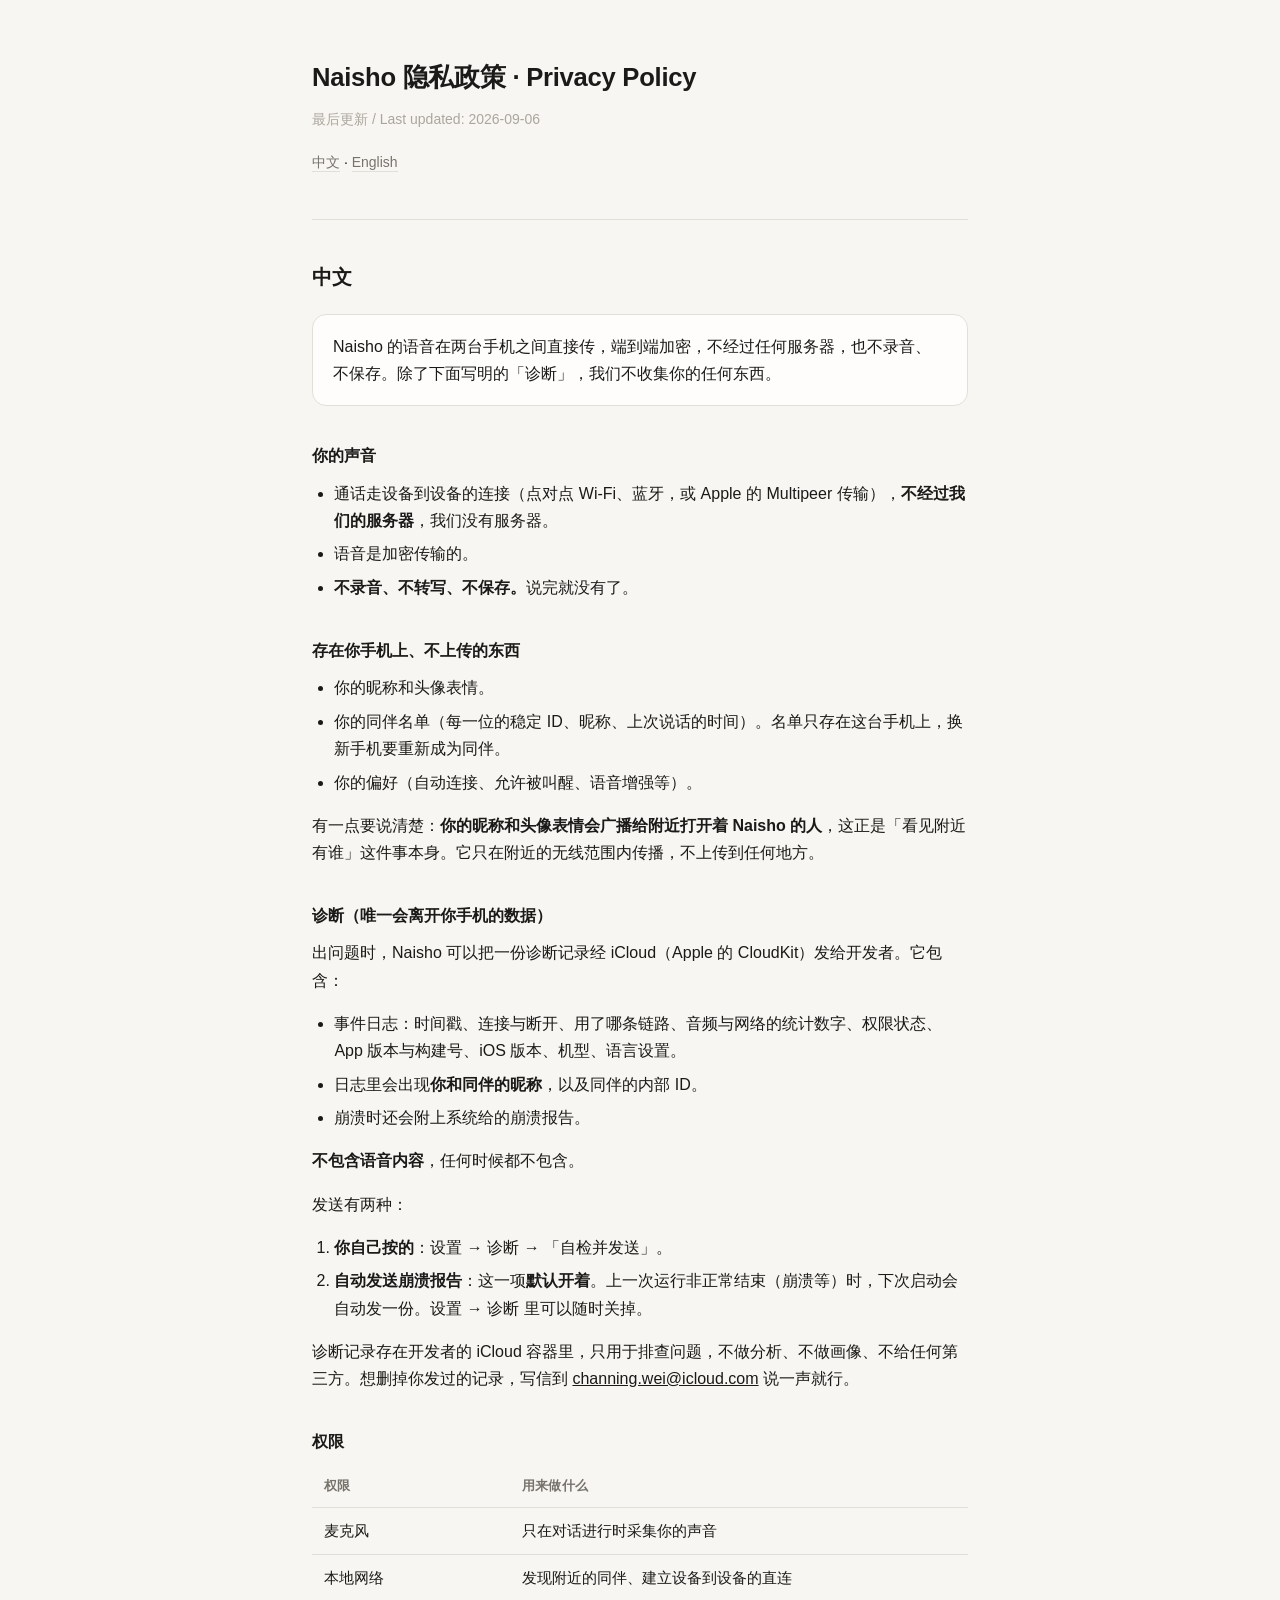
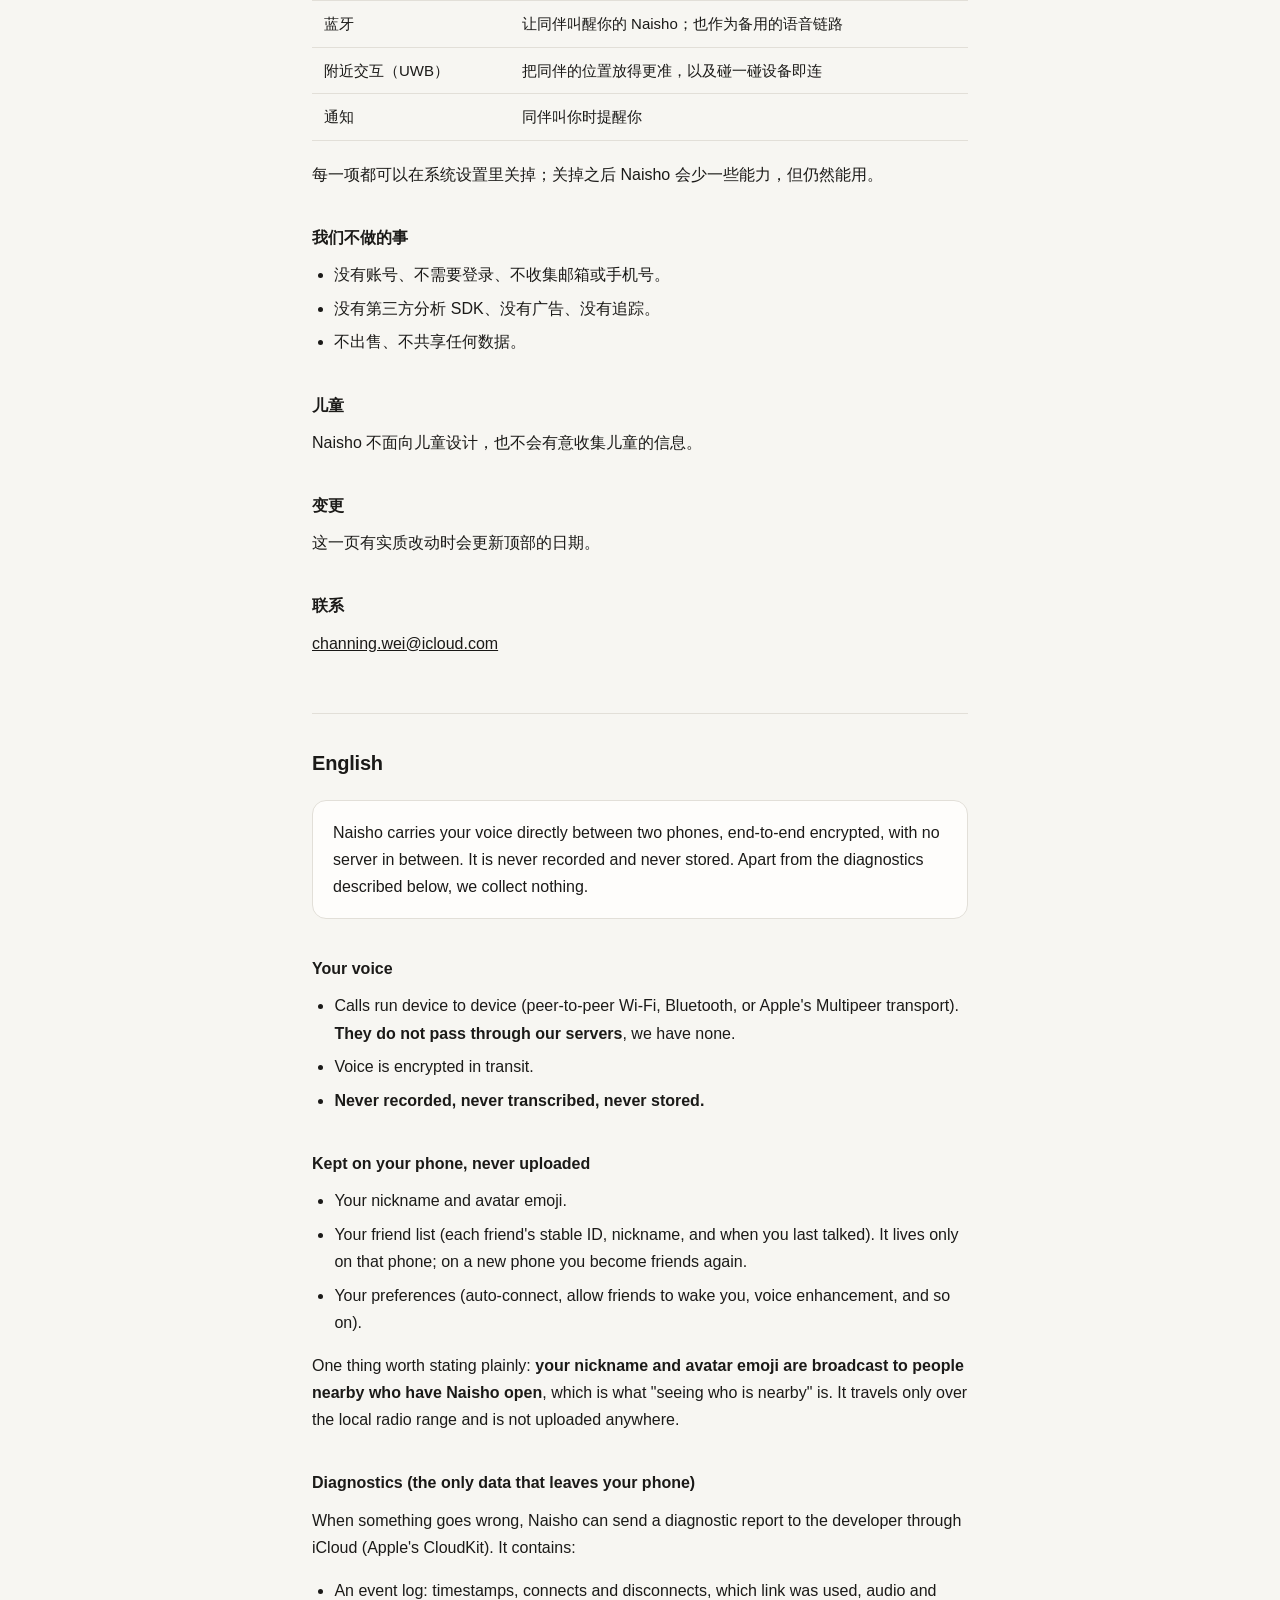
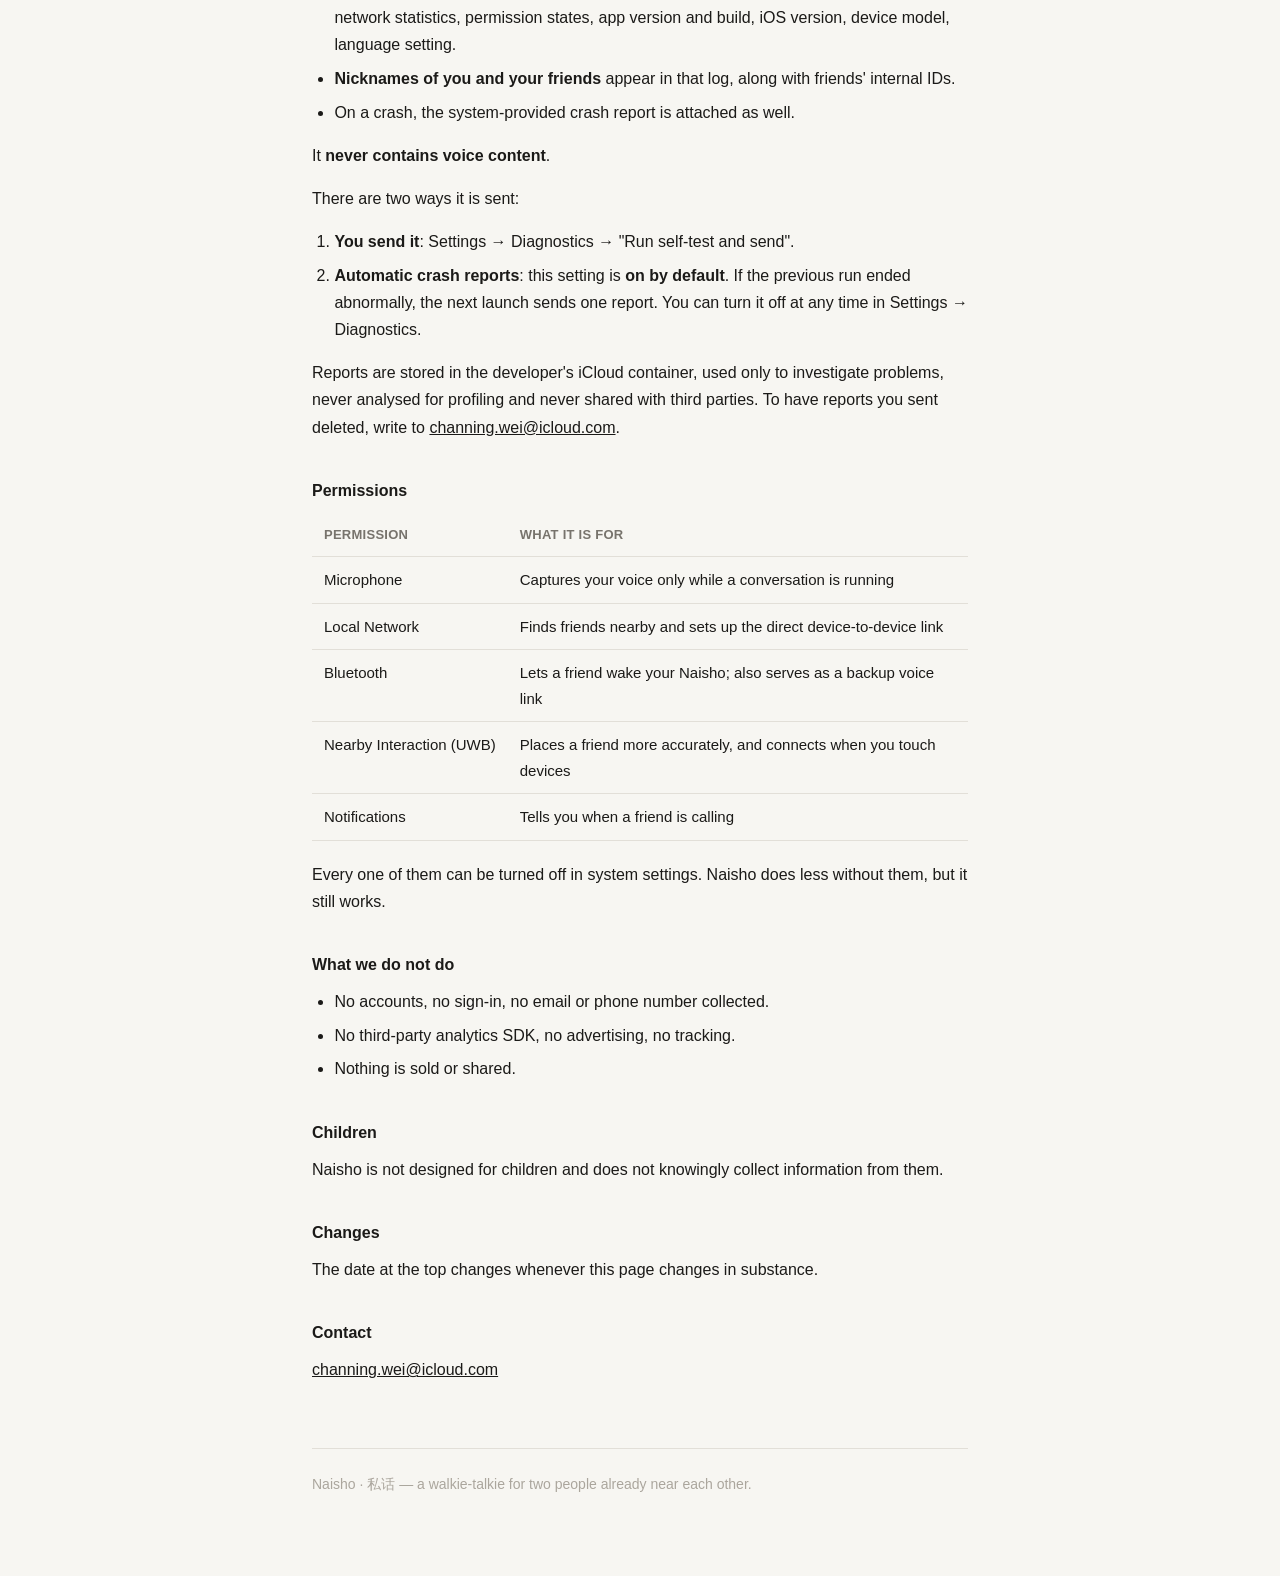
==== index.html @ 4246792f "隐私政策首版：中英双语，按 Naisho 0.6.7 的真实数据行为写 语音端到端加密不落地不经服务器；同伴名单只在本机；昵称与头像会向附近广播； 诊断经 CloudKit 发给开发者、含昵称与同伴 " ====
<!doctype html>
<html lang="zh-Hans">
<head>
<meta charset="utf-8">
<meta name="viewport" content="width=device-width, initial-scale=1">
<title>Naisho 隐私政策 · Privacy Policy</title>
<meta name="description" content="Naisho (私话) 的隐私政策 · Privacy policy for Naisho.">
<style>
  :root {
    color-scheme: light dark;
    --bg: #F7F6F2;
    --surface: #FEFDFB;
    --text: #1B1A18;
    --muted: #77736C;
    --faint: #ABA69D;
    --rule: #E2DFD8;
    --accent: #1A1917;
  }
  @media (prefers-color-scheme: dark) {
    :root {
      --bg: #0D0D0B;
      --surface: #1C1A16;
      --text: #F3F0EA;
      --muted: #A8A49B;
      --faint: #7A756C;
      --rule: #2E2B25;
      --accent: #F3F0EA;
    }
  }
  * { box-sizing: border-box; }
  body {
    margin: 0;
    background: var(--bg);
    color: var(--text);
    font: 16px/1.7 -apple-system, BlinkMacSystemFont, "Helvetica Neue", "PingFang SC",
          "Hiragino Sans", "Noto Sans CJK SC", sans-serif;
    -webkit-text-size-adjust: 100%;
  }
  .wrap { max-width: 44rem; margin: 0 auto; padding: 3.5rem 1.5rem 5rem; }
  header { border-bottom: 1px solid var(--rule); padding-bottom: 1.75rem; margin-bottom: 2.5rem; }
  h1 { font-size: 1.6rem; font-weight: 600; margin: 0 0 .5rem; letter-spacing: -0.01em; }
  .updated { color: var(--faint); font-size: .875rem; margin: 0; }
  .langs { margin-top: 1.25rem; font-size: .875rem; }
  .langs a { color: var(--muted); text-decoration: none; border-bottom: 1px solid var(--rule); padding-bottom: 1px; }
  .langs a:hover { color: var(--text); border-color: var(--muted); }
  h2 {
    font-size: 1.25rem; font-weight: 600; margin: 3.5rem 0 1.25rem;
    padding-top: 2rem; border-top: 1px solid var(--rule); letter-spacing: -0.01em;
  }
  h2:first-of-type { border-top: none; padding-top: 0; margin-top: 0; }
  h3 { font-size: 1rem; font-weight: 600; margin: 2.25rem 0 .625rem; }
  p, li { color: var(--text); }
  p { margin: 0 0 1rem; }
  ul, ol { margin: 0 0 1rem; padding-left: 1.4rem; }
  li { margin-bottom: .4rem; }
  strong { font-weight: 600; }
  a { color: var(--accent); }
  .lede {
    background: var(--surface); border: 1px solid var(--rule); border-radius: 14px;
    padding: 1.125rem 1.25rem; margin: 0 0 1.5rem;
  }
  .lede p { margin: 0; }
  table { border-collapse: collapse; width: 100%; margin: 0 0 1.25rem; font-size: .9375rem; }
  th, td { text-align: left; padding: .625rem .75rem; border-bottom: 1px solid var(--rule); vertical-align: top; }
  th { font-weight: 600; color: var(--muted); font-size: .8125rem; letter-spacing: .02em; text-transform: uppercase; }
  td:first-child { white-space: nowrap; font-weight: 500; }
  footer { margin-top: 4rem; padding-top: 1.5rem; border-top: 1px solid var(--rule); color: var(--faint); font-size: .875rem; }
  @media (max-width: 480px) {
    .wrap { padding: 2.5rem 1.125rem 4rem; }
    td:first-child { white-space: normal; }
  }
</style>
</head>
<body>
<div class="wrap">

<header>
  <h1>Naisho 隐私政策 · Privacy Policy</h1>
  <p class="updated">最后更新 / Last updated: 2026-09-06</p>
  <p class="langs"><a href="#zh">中文</a> · <a href="#en">English</a></p>
</header>

<h2 id="zh">中文</h2>

<div class="lede">
  <p>Naisho 的语音在两台手机之间直接传，端到端加密，不经过任何服务器，也不录音、不保存。除了下面写明的「诊断」，我们不收集你的任何东西。</p>
</div>

<h3>你的声音</h3>
<ul>
  <li>通话走设备到设备的连接（点对点 Wi‑Fi、蓝牙，或 Apple 的 Multipeer 传输），<strong>不经过我们的服务器</strong>，我们没有服务器。</li>
  <li>语音是加密传输的。</li>
  <li><strong>不录音、不转写、不保存。</strong>说完就没有了。</li>
</ul>

<h3>存在你手机上、不上传的东西</h3>
<ul>
  <li>你的昵称和头像表情。</li>
  <li>你的同伴名单（每一位的稳定 ID、昵称、上次说话的时间）。名单只存在这台手机上，换新手机要重新成为同伴。</li>
  <li>你的偏好（自动连接、允许被叫醒、语音增强等）。</li>
</ul>
<p>有一点要说清楚：<strong>你的昵称和头像表情会广播给附近打开着 Naisho 的人</strong>，这正是「看见附近有谁」这件事本身。它只在附近的无线范围内传播，不上传到任何地方。</p>

<h3>诊断（唯一会离开你手机的数据）</h3>
<p>出问题时，Naisho 可以把一份诊断记录经 iCloud（Apple 的 CloudKit）发给开发者。它包含：</p>
<ul>
  <li>事件日志：时间戳、连接与断开、用了哪条链路、音频与网络的统计数字、权限状态、App 版本与构建号、iOS 版本、机型、语言设置。</li>
  <li>日志里会出现<strong>你和同伴的昵称</strong>，以及同伴的内部 ID。</li>
  <li>崩溃时还会附上系统给的崩溃报告。</li>
</ul>
<p><strong>不包含语音内容</strong>，任何时候都不包含。</p>
<p>发送有两种：</p>
<ol>
  <li><strong>你自己按的</strong>：设置 → 诊断 → 「自检并发送」。</li>
  <li><strong>自动发送崩溃报告</strong>：这一项<strong>默认开着</strong>。上一次运行非正常结束（崩溃等）时，下次启动会自动发一份。设置 → 诊断 里可以随时关掉。</li>
</ol>
<p>诊断记录存在开发者的 iCloud 容器里，只用于排查问题，不做分析、不做画像、不给任何第三方。想删掉你发过的记录，写信到 <a href="mailto:channing.wei@icloud.com">channing.wei@icloud.com</a> 说一声就行。</p>

<h3>权限</h3>
<table>
  <thead><tr><th>权限</th><th>用来做什么</th></tr></thead>
  <tbody>
    <tr><td>麦克风</td><td>只在对话进行时采集你的声音</td></tr>
    <tr><td>本地网络</td><td>发现附近的同伴、建立设备到设备的直连</td></tr>
    <tr><td>蓝牙</td><td>让同伴叫醒你的 Naisho；也作为备用的语音链路</td></tr>
    <tr><td>附近交互（UWB）</td><td>把同伴的位置放得更准，以及碰一碰设备即连</td></tr>
    <tr><td>通知</td><td>同伴叫你时提醒你</td></tr>
  </tbody>
</table>
<p>每一项都可以在系统设置里关掉；关掉之后 Naisho 会少一些能力，但仍然能用。</p>

<h3>我们不做的事</h3>
<ul>
  <li>没有账号、不需要登录、不收集邮箱或手机号。</li>
  <li>没有第三方分析 SDK、没有广告、没有追踪。</li>
  <li>不出售、不共享任何数据。</li>
</ul>

<h3>儿童</h3>
<p>Naisho 不面向儿童设计，也不会有意收集儿童的信息。</p>

<h3>变更</h3>
<p>这一页有实质改动时会更新顶部的日期。</p>

<h3>联系</h3>
<p><a href="mailto:channing.wei@icloud.com">channing.wei@icloud.com</a></p>

<h2 id="en">English</h2>

<div class="lede">
  <p>Naisho carries your voice directly between two phones, end-to-end encrypted, with no server in between. It is never recorded and never stored. Apart from the diagnostics described below, we collect nothing.</p>
</div>

<h3>Your voice</h3>
<ul>
  <li>Calls run device to device (peer-to-peer Wi‑Fi, Bluetooth, or Apple's Multipeer transport). <strong>They do not pass through our servers</strong>, we have none.</li>
  <li>Voice is encrypted in transit.</li>
  <li><strong>Never recorded, never transcribed, never stored.</strong></li>
</ul>

<h3>Kept on your phone, never uploaded</h3>
<ul>
  <li>Your nickname and avatar emoji.</li>
  <li>Your friend list (each friend's stable ID, nickname, and when you last talked). It lives only on that phone; on a new phone you become friends again.</li>
  <li>Your preferences (auto-connect, allow friends to wake you, voice enhancement, and so on).</li>
</ul>
<p>One thing worth stating plainly: <strong>your nickname and avatar emoji are broadcast to people nearby who have Naisho open</strong>, which is what "seeing who is nearby" is. It travels only over the local radio range and is not uploaded anywhere.</p>

<h3>Diagnostics (the only data that leaves your phone)</h3>
<p>When something goes wrong, Naisho can send a diagnostic report to the developer through iCloud (Apple's CloudKit). It contains:</p>
<ul>
  <li>An event log: timestamps, connects and disconnects, which link was used, audio and network statistics, permission states, app version and build, iOS version, device model, language setting.</li>
  <li><strong>Nicknames of you and your friends</strong> appear in that log, along with friends' internal IDs.</li>
  <li>On a crash, the system-provided crash report is attached as well.</li>
</ul>
<p>It <strong>never contains voice content</strong>.</p>
<p>There are two ways it is sent:</p>
<ol>
  <li><strong>You send it</strong>: Settings → Diagnostics → "Run self-test and send".</li>
  <li><strong>Automatic crash reports</strong>: this setting is <strong>on by default</strong>. If the previous run ended abnormally, the next launch sends one report. You can turn it off at any time in Settings → Diagnostics.</li>
</ol>
<p>Reports are stored in the developer's iCloud container, used only to investigate problems, never analysed for profiling and never shared with third parties. To have reports you sent deleted, write to <a href="mailto:channing.wei@icloud.com">channing.wei@icloud.com</a>.</p>

<h3>Permissions</h3>
<table>
  <thead><tr><th>Permission</th><th>What it is for</th></tr></thead>
  <tbody>
    <tr><td>Microphone</td><td>Captures your voice only while a conversation is running</td></tr>
    <tr><td>Local Network</td><td>Finds friends nearby and sets up the direct device-to-device link</td></tr>
    <tr><td>Bluetooth</td><td>Lets a friend wake your Naisho; also serves as a backup voice link</td></tr>
    <tr><td>Nearby Interaction (UWB)</td><td>Places a friend more accurately, and connects when you touch devices</td></tr>
    <tr><td>Notifications</td><td>Tells you when a friend is calling</td></tr>
  </tbody>
</table>
<p>Every one of them can be turned off in system settings. Naisho does less without them, but it still works.</p>

<h3>What we do not do</h3>
<ul>
  <li>No accounts, no sign-in, no email or phone number collected.</li>
  <li>No third-party analytics SDK, no advertising, no tracking.</li>
  <li>Nothing is sold or shared.</li>
</ul>

<h3>Children</h3>
<p>Naisho is not designed for children and does not knowingly collect information from them.</p>

<h3>Changes</h3>
<p>The date at the top changes whenever this page changes in substance.</p>

<h3>Contact</h3>
<p><a href="mailto:channing.wei@icloud.com">channing.wei@icloud.com</a></p>

<footer>
  Naisho · 私话 — a walkie-talkie for two people already near each other.
</footer>

</div>
</body>
</html>
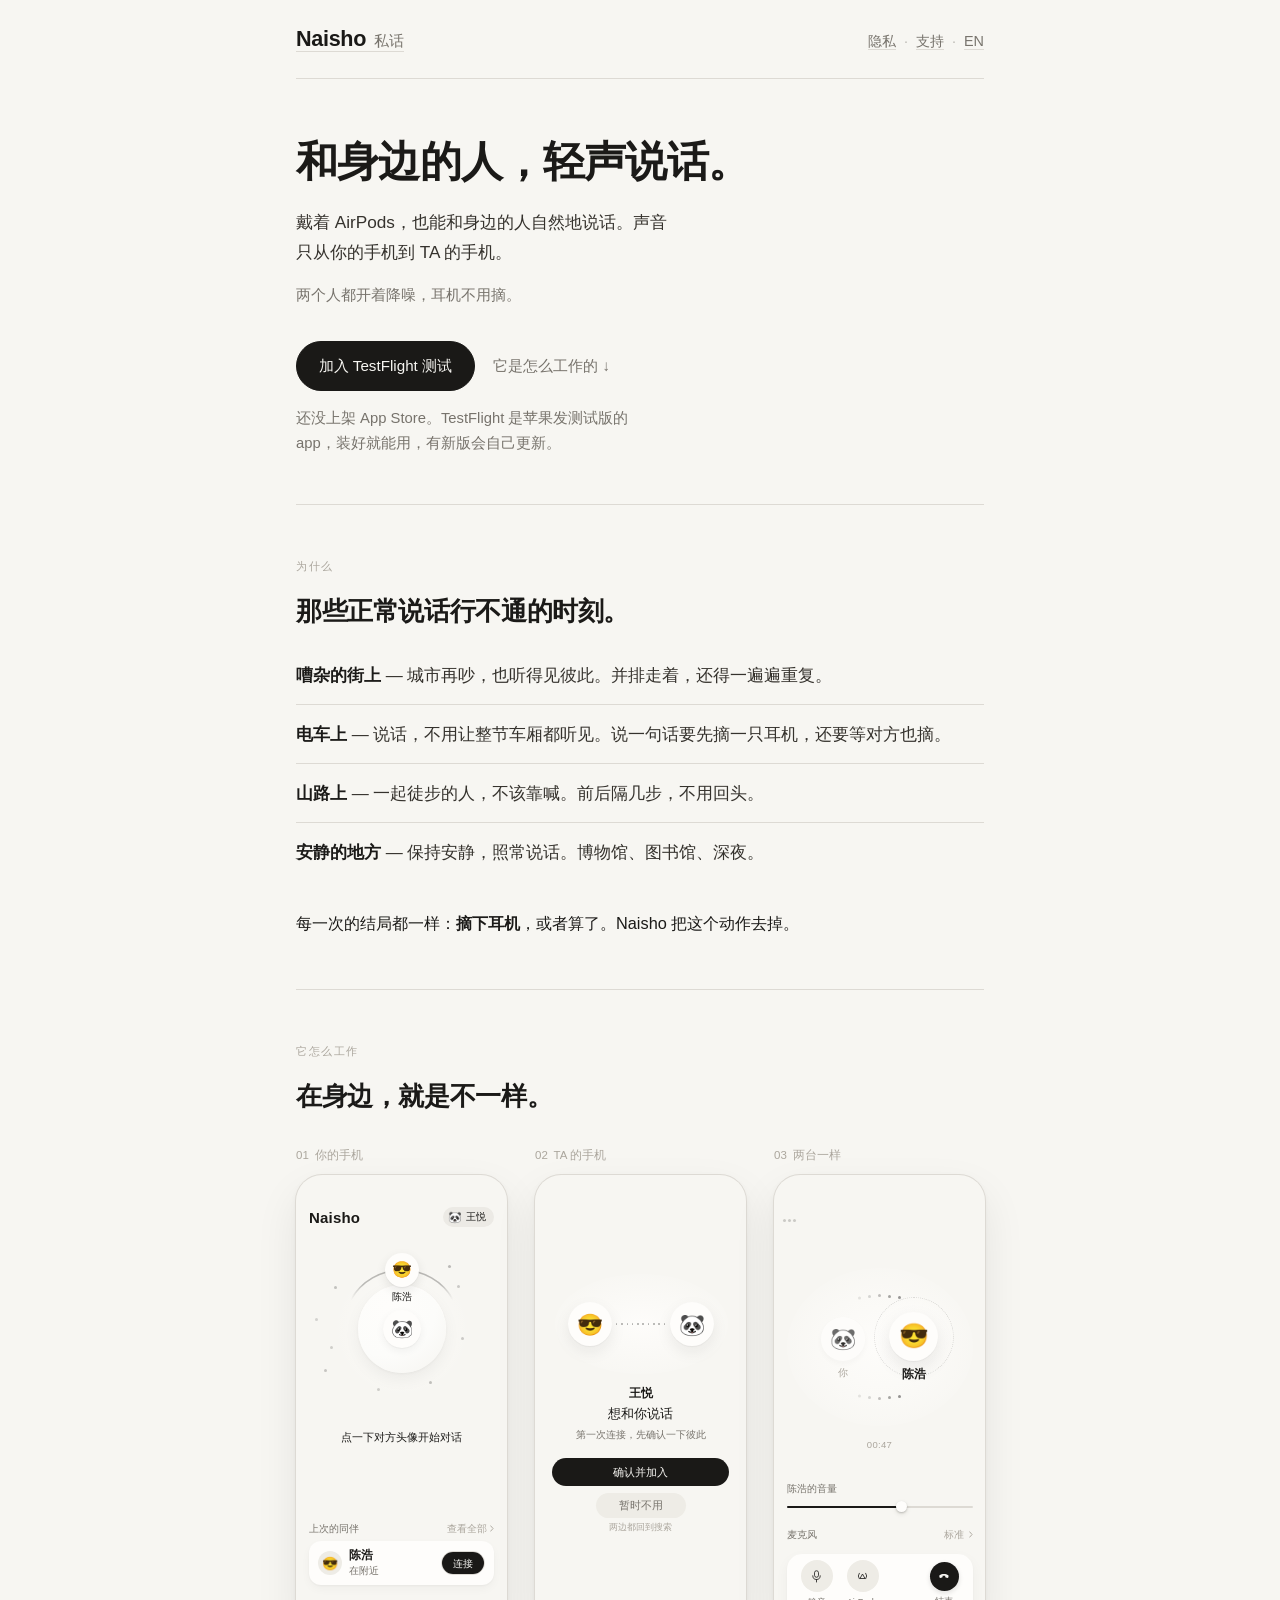
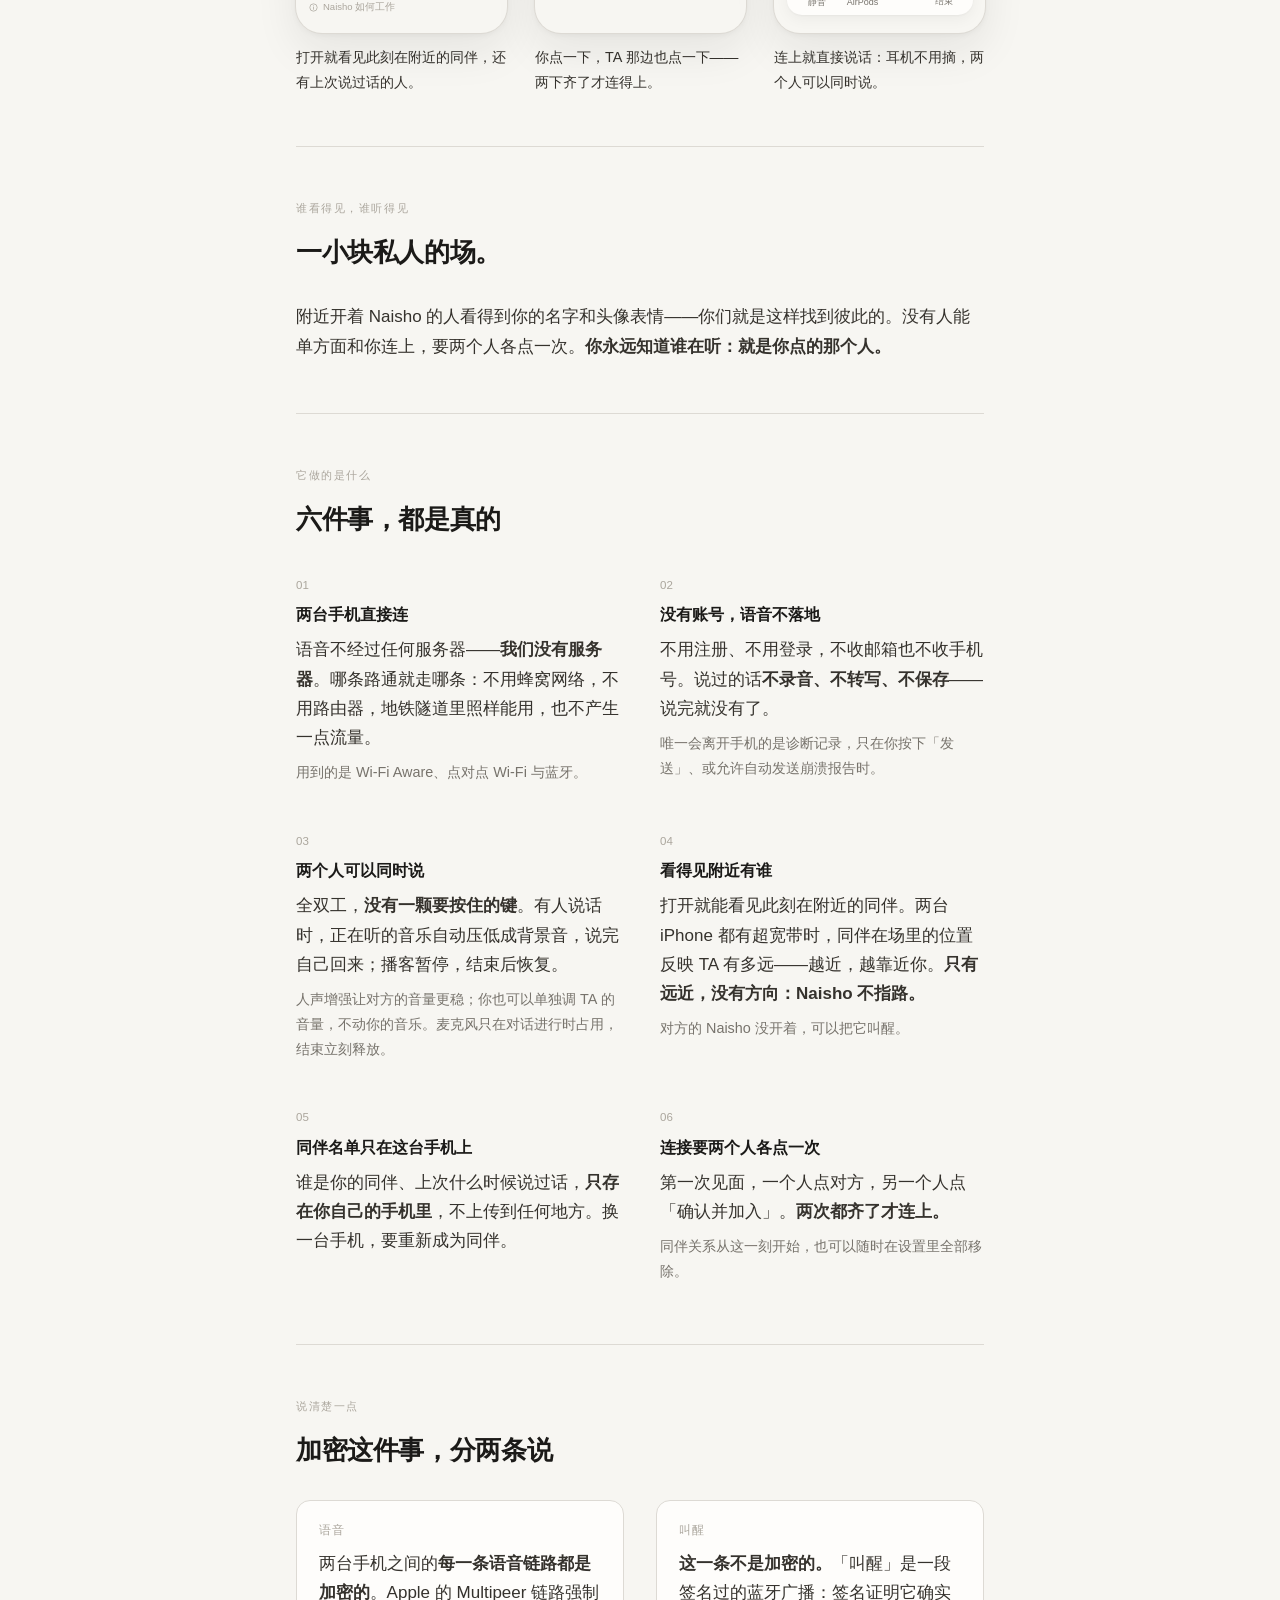
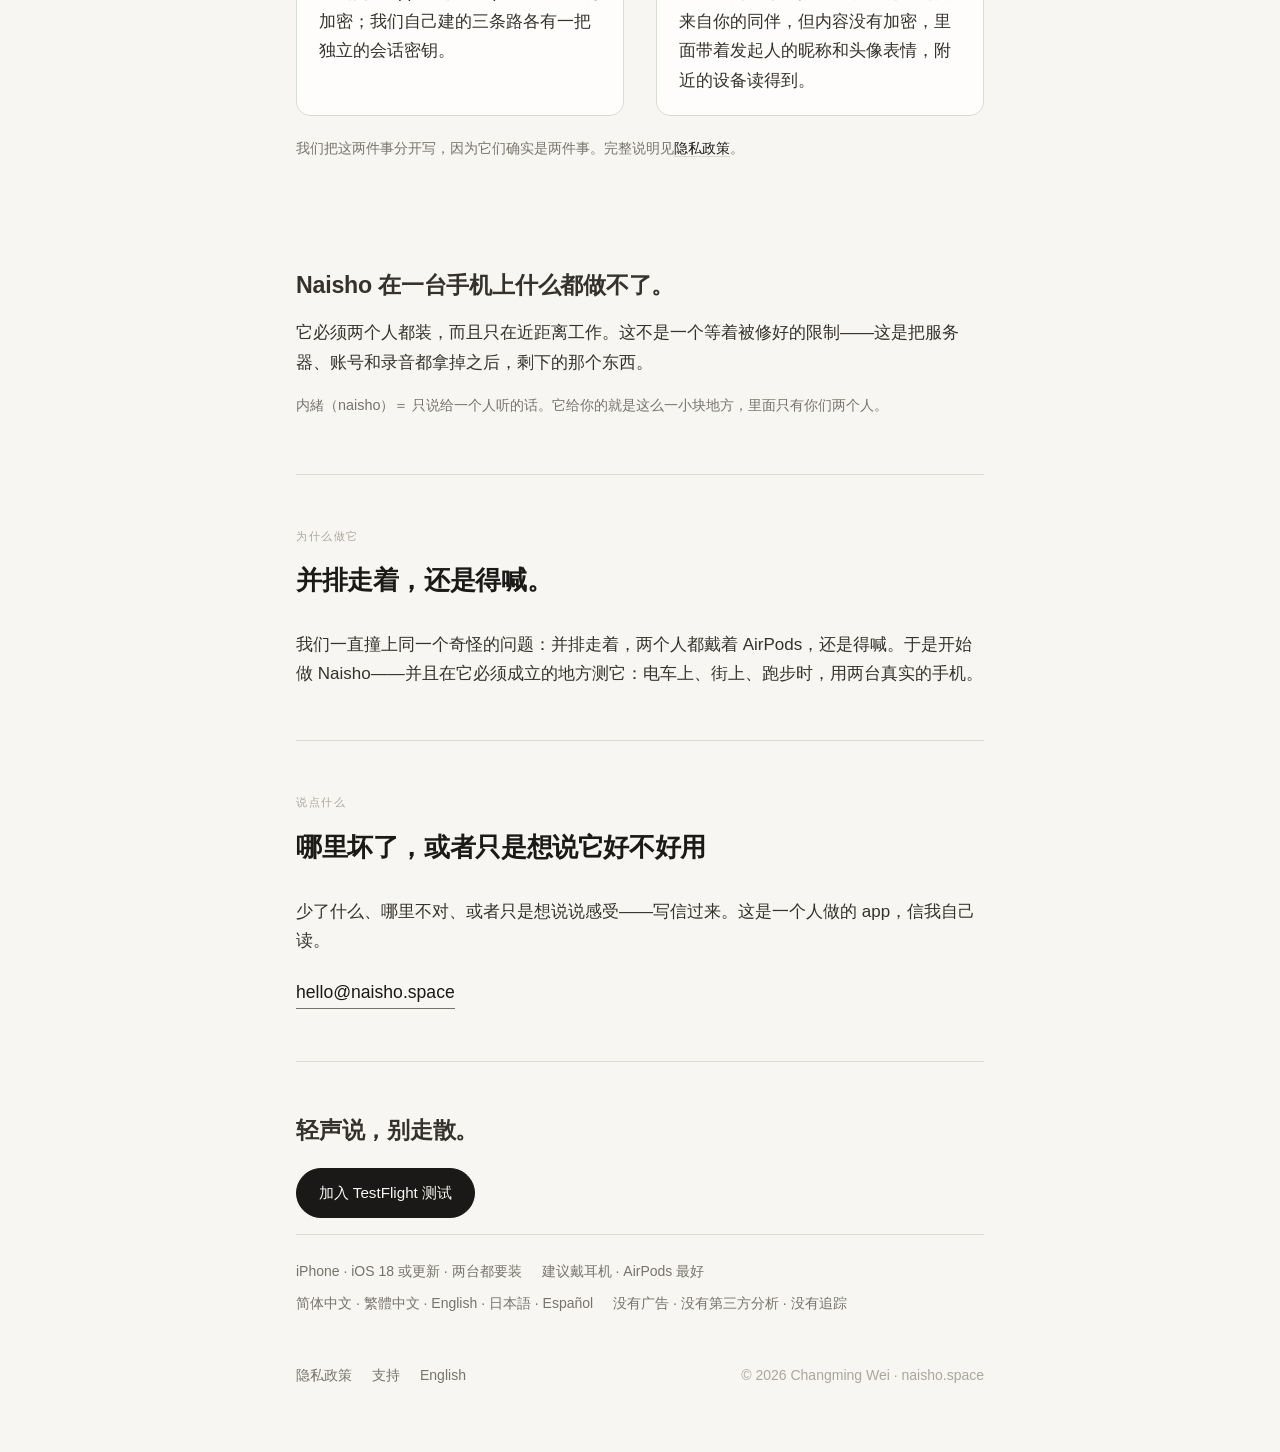
==== commit 83d766c2: "导航六页统一；隐私与支持按语言拆开；根目录换成首页；文案精简 Changming 看了官网提三条：冗余表达太多、每页导航都不一样、隐私页顶部的 中英文切换和别处不是一回事。  根因不是文案是结构：首页" ====
--- a/index.html
+++ b/index.html
@@ -3,216 +3,233 @@
 <head>
 <meta charset="utf-8">
 <meta name="viewport" content="width=device-width, initial-scale=1">
-<title>Naisho 隐私政策 · Privacy Policy</title>
-<meta name="description" content="Naisho (私话) 的隐私政策 · Privacy policy for Naisho.">
-<style>
-  :root {
-    color-scheme: light dark;
-    --bg: #F7F6F2;
-    --surface: #FEFDFB;
-    --text: #1B1A18;
-    --muted: #77736C;
-    --faint: #ABA69D;
-    --rule: #E2DFD8;
-    --accent: #1A1917;
-  }
-  @media (prefers-color-scheme: dark) {
-    :root {
-      --bg: #0D0D0B;
-      --surface: #1C1A16;
-      --text: #F3F0EA;
-      --muted: #A8A49B;
-      --faint: #7A756C;
-      --rule: #2E2B25;
-      --accent: #F3F0EA;
-    }
-  }
-  * { box-sizing: border-box; }
-  body {
-    margin: 0;
-    background: var(--bg);
-    color: var(--text);
-    font: 16px/1.7 -apple-system, BlinkMacSystemFont, "Helvetica Neue", "PingFang SC",
-          "Hiragino Sans", "Noto Sans CJK SC", sans-serif;
-    -webkit-text-size-adjust: 100%;
-  }
-  .wrap { max-width: 44rem; margin: 0 auto; padding: 3.5rem 1.5rem 5rem; }
-  header { border-bottom: 1px solid var(--rule); padding-bottom: 1.75rem; margin-bottom: 2.5rem; }
-  h1 { font-size: 1.6rem; font-weight: 600; margin: 0 0 .5rem; letter-spacing: -0.01em; }
-  .updated { color: var(--faint); font-size: .875rem; margin: 0; }
-  .langs { margin-top: 1.25rem; font-size: .875rem; }
-  .langs a { color: var(--muted); text-decoration: none; border-bottom: 1px solid var(--rule); padding-bottom: 1px; }
-  .langs a:hover { color: var(--text); border-color: var(--muted); }
-  h2 {
-    font-size: 1.25rem; font-weight: 600; margin: 3.5rem 0 1.25rem;
-    padding-top: 2rem; border-top: 1px solid var(--rule); letter-spacing: -0.01em;
-  }
-  h2:first-of-type { border-top: none; padding-top: 0; margin-top: 0; }
-  h3 { font-size: 1rem; font-weight: 600; margin: 2.25rem 0 .625rem; }
-  p, li { color: var(--text); }
-  p { margin: 0 0 1rem; }
-  ul, ol { margin: 0 0 1rem; padding-left: 1.4rem; }
-  li { margin-bottom: .4rem; }
-  strong { font-weight: 600; }
-  a { color: var(--accent); }
-  .lede {
-    background: var(--surface); border: 1px solid var(--rule); border-radius: 14px;
-    padding: 1.125rem 1.25rem; margin: 0 0 1.5rem;
-  }
-  .lede p { margin: 0; }
-  table { border-collapse: collapse; width: 100%; margin: 0 0 1.25rem; font-size: .9375rem; }
-  th, td { text-align: left; padding: .625rem .75rem; border-bottom: 1px solid var(--rule); vertical-align: top; }
-  th { font-weight: 600; color: var(--muted); font-size: .8125rem; letter-spacing: .02em; text-transform: uppercase; }
-  td:first-child { white-space: nowrap; font-weight: 500; }
-  footer { margin-top: 4rem; padding-top: 1.5rem; border-top: 1px solid var(--rule); color: var(--faint); font-size: .875rem; }
-  @media (max-width: 480px) {
-    .wrap { padding: 2.5rem 1.125rem 4rem; }
-    td:first-child { white-space: normal; }
-  }
-</style>
+<title>Naisho 私话 · 和身边的人，轻声说话</title>
+<meta name="description" content="戴着 AirPods，也能和身边的人自然地说话。没有服务器，没有账号，不录音。iPhone · TestFlight 测试中。">
+<link rel="canonical" href="https://naisho.space/">
+<link rel="alternate" hreflang="en" href="https://naisho.space/en/">
+<link rel="alternate" hreflang="zh-Hans" href="https://naisho.space/">
+<link rel="stylesheet" href="/style.css">
+<meta property="og:title" content="Naisho 私话 · 和身边的人，轻声说话">
+<meta property="og:description" content="戴着 AirPods，也能和身边的人自然地说话。没有服务器，没有账号，不录音。">
+<meta property="og:url" content="https://naisho.space/">
+<meta property="og:type" content="website">
 </head>
 <body>
 <div class="wrap">
 
-<header>
-  <h1>Naisho 隐私政策 · Privacy Policy</h1>
-  <p class="updated">最后更新 / Last updated: 2026-09-06</p>
-  <p class="langs"><a href="#zh">中文</a> · <a href="#en">English</a></p>
-</header>
-
-<h2 id="zh">中文</h2>
-
-<div class="lede">
-  <p>Naisho 的语音在两台手机之间直接传，端到端加密，不经过任何服务器，也不录音、不保存。除了下面写明的「诊断」，我们不收集你的任何东西。</p>
-</div>
-
-<h3>你的声音</h3>
-<ul>
-  <li>通话走设备到设备的连接（点对点 Wi‑Fi、蓝牙，或 Apple 的 Multipeer 传输），<strong>不经过我们的服务器</strong>，我们没有服务器。</li>
-  <li>语音是加密传输的。</li>
-  <li><strong>不录音、不转写、不保存。</strong>说完就没有了。</li>
-</ul>
-
-<h3>存在你手机上、不上传的东西</h3>
-<ul>
-  <li>你的昵称和头像表情。</li>
-  <li>你的同伴名单（每一位的稳定 ID、昵称、上次说话的时间）。名单只存在这台手机上，换新手机要重新成为同伴。</li>
-  <li>你的偏好（自动连接、允许被叫醒、语音增强等）。</li>
-</ul>
-<p>有一点要说清楚：<strong>你的昵称和头像表情会广播给附近打开着 Naisho 的人</strong>，这正是「看见附近有谁」这件事本身。它只在附近的无线范围内传播，不上传到任何地方。</p>
-
-<h3>诊断（唯一会离开你手机的数据）</h3>
-<p>出问题时，Naisho 可以把一份诊断记录经 iCloud（Apple 的 CloudKit）发给开发者。它包含：</p>
-<ul>
-  <li>事件日志：时间戳、连接与断开、用了哪条链路、音频与网络的统计数字、权限状态、App 版本与构建号、iOS 版本、机型、语言设置。</li>
-  <li>日志里会出现<strong>你和同伴的昵称</strong>，以及同伴的内部 ID。</li>
-  <li>崩溃时还会附上系统给的崩溃报告。</li>
-</ul>
-<p><strong>不包含语音内容</strong>，任何时候都不包含。</p>
-<p>发送有两种：</p>
-<ol>
-  <li><strong>你自己按的</strong>：设置 → 诊断 → 「自检并发送」。</li>
-  <li><strong>自动发送崩溃报告</strong>：这一项<strong>默认开着</strong>。上一次运行非正常结束（崩溃等）时，下次启动会自动发一份。设置 → 诊断 里可以随时关掉。</li>
-</ol>
-<p>诊断记录存在开发者的 iCloud 容器里，只用于排查问题，不做分析、不做画像、不给任何第三方。想删掉你发过的记录，写信到 <a href="mailto:channing.wei@icloud.com">channing.wei@icloud.com</a> 说一声就行。</p>
-
-<h3>权限</h3>
-<table>
-  <thead><tr><th>权限</th><th>用来做什么</th></tr></thead>
-  <tbody>
-    <tr><td>麦克风</td><td>只在对话进行时采集你的声音</td></tr>
-    <tr><td>本地网络</td><td>发现附近的同伴、建立设备到设备的直连</td></tr>
-    <tr><td>蓝牙</td><td>让同伴叫醒你的 Naisho；也作为备用的语音链路</td></tr>
-    <tr><td>附近交互（UWB）</td><td>把同伴的位置放得更准，以及碰一碰设备即连</td></tr>
-    <tr><td>通知</td><td>同伴叫你时提醒你</td></tr>
-  </tbody>
-</table>
-<p>每一项都可以在系统设置里关掉；关掉之后 Naisho 会少一些能力，但仍然能用。</p>
-
-<h3>我们不做的事</h3>
-<ul>
-  <li>没有账号、不需要登录、不收集邮箱或手机号。</li>
-  <li>没有第三方分析 SDK、没有广告、没有追踪。</li>
-  <li>不出售、不共享任何数据。</li>
-</ul>
-
-<h3>儿童</h3>
-<p>Naisho 不面向儿童设计，也不会有意收集儿童的信息。</p>
-
-<h3>变更</h3>
-<p>这一页有实质改动时会更新顶部的日期。</p>
-
-<h3>联系</h3>
-<p><a href="mailto:channing.wei@icloud.com">channing.wei@icloud.com</a></p>
-
-<h2 id="en">English</h2>
-
-<div class="lede">
-  <p>Naisho carries your voice directly between two phones, end-to-end encrypted, with no server in between. It is never recorded and never stored. Apart from the diagnostics described below, we collect nothing.</p>
-</div>
-
-<h3>Your voice</h3>
-<ul>
-  <li>Calls run device to device (peer-to-peer Wi‑Fi, Bluetooth, or Apple's Multipeer transport). <strong>They do not pass through our servers</strong>, we have none.</li>
-  <li>Voice is encrypted in transit.</li>
-  <li><strong>Never recorded, never transcribed, never stored.</strong></li>
-</ul>
-
-<h3>Kept on your phone, never uploaded</h3>
-<ul>
-  <li>Your nickname and avatar emoji.</li>
-  <li>Your friend list (each friend's stable ID, nickname, and when you last talked). It lives only on that phone; on a new phone you become friends again.</li>
-  <li>Your preferences (auto-connect, allow friends to wake you, voice enhancement, and so on).</li>
-</ul>
-<p>One thing worth stating plainly: <strong>your nickname and avatar emoji are broadcast to people nearby who have Naisho open</strong>, which is what "seeing who is nearby" is. It travels only over the local radio range and is not uploaded anywhere.</p>
-
-<h3>Diagnostics (the only data that leaves your phone)</h3>
-<p>When something goes wrong, Naisho can send a diagnostic report to the developer through iCloud (Apple's CloudKit). It contains:</p>
-<ul>
-  <li>An event log: timestamps, connects and disconnects, which link was used, audio and network statistics, permission states, app version and build, iOS version, device model, language setting.</li>
-  <li><strong>Nicknames of you and your friends</strong> appear in that log, along with friends' internal IDs.</li>
-  <li>On a crash, the system-provided crash report is attached as well.</li>
-</ul>
-<p>It <strong>never contains voice content</strong>.</p>
-<p>There are two ways it is sent:</p>
-<ol>
-  <li><strong>You send it</strong>: Settings → Diagnostics → "Run self-test and send".</li>
-  <li><strong>Automatic crash reports</strong>: this setting is <strong>on by default</strong>. If the previous run ended abnormally, the next launch sends one report. You can turn it off at any time in Settings → Diagnostics.</li>
-</ol>
-<p>Reports are stored in the developer's iCloud container, used only to investigate problems, never analysed for profiling and never shared with third parties. To have reports you sent deleted, write to <a href="mailto:channing.wei@icloud.com">channing.wei@icloud.com</a>.</p>
-
-<h3>Permissions</h3>
-<table>
-  <thead><tr><th>Permission</th><th>What it is for</th></tr></thead>
-  <tbody>
-    <tr><td>Microphone</td><td>Captures your voice only while a conversation is running</td></tr>
-    <tr><td>Local Network</td><td>Finds friends nearby and sets up the direct device-to-device link</td></tr>
-    <tr><td>Bluetooth</td><td>Lets a friend wake your Naisho; also serves as a backup voice link</td></tr>
-    <tr><td>Nearby Interaction (UWB)</td><td>Places a friend more accurately, and connects when you touch devices</td></tr>
-    <tr><td>Notifications</td><td>Tells you when a friend is calling</td></tr>
-  </tbody>
-</table>
-<p>Every one of them can be turned off in system settings. Naisho does less without them, but it still works.</p>
-
-<h3>What we do not do</h3>
-<ul>
-  <li>No accounts, no sign-in, no email or phone number collected.</li>
-  <li>No third-party analytics SDK, no advertising, no tracking.</li>
-  <li>Nothing is sold or shared.</li>
-</ul>
-
-<h3>Children</h3>
-<p>Naisho is not designed for children and does not knowingly collect information from them.</p>
-
-<h3>Changes</h3>
-<p>The date at the top changes whenever this page changes in substance.</p>
-
-<h3>Contact</h3>
-<p><a href="mailto:channing.wei@icloud.com">channing.wei@icloud.com</a></p>
-
-<footer>
-  Naisho · 私话 — a walkie-talkie for two people already near each other.
-</footer>
+  <header class="masthead">
+    <p class="wordmark"><a href="/">Naisho<span class="cn">私话</span></a></p>
+    <nav>
+      <a href="/privacy/">隐私</a><span class="sep">·</span><a href="/support/">支持</a><span class="sep">·</span><a href="/en/">EN</a>
+    </nav>
+  </header>
+
+  <div class="hero">
+    <h1>和身边的人，轻声说话。</h1>
+    <p class="sub">戴着 AirPods，也能和身边的人自然地说话。声音只从你的手机到 TA 的手机。</p>
+    <p class="fine">两个人都开着降噪，耳机不用摘。</p>
+    <div class="actions">
+      <a class="btn primary" href="https://testflight.apple.com/join/V8FKCAMr" rel="noopener">加入 TestFlight 测试</a>
+      <a class="btn ghost" href="#how-to">它是怎么工作的 ↓</a>
+    </div>
+    <p class="fine" style="margin-top:.9rem">还没上架 App Store。TestFlight 是苹果发测试版的 app，装好就能用，有新版会自己更新。</p>
+  </div>
+
+  <section>
+    <p class="eyebrow">为什么</p>
+    <h2>那些正常说话行不通的时刻。</h2>
+    <ul class="scenes">
+      <li><b>嘈杂的街上</b> — 城市再吵，也听得见彼此。并排走着，还得一遍遍重复。</li>
+      <li><b>电车上</b> — 说话，不用让整节车厢都听见。说一句话要先摘一只耳机，还要等对方也摘。</li>
+      <li><b>山路上</b> — 一起徒步的人，不该靠喊。前后隔几步，不用回头。</li>
+      <li><b>安静的地方</b> — 保持安静，照常说话。博物馆、图书馆、深夜。</li>
+    </ul>
+    <p class="closing">每一次的结局都一样：<b>摘下耳机</b>，或者算了。Naisho 把这个动作去掉。</p>
+  </section>
+
+  <section id="how-to">
+    <p class="eyebrow">它怎么工作</p>
+    <h2>在身边，就是不一样。</h2>
+    <div class="howto">
+      <div class="step">
+        <span class="n">01<em>你的手机</em></span>
+<div class="shot s1" aria-hidden="true">
+  <div class="top"></div>
+  <div class="hdr"><span class="wm">Naisho</span><span class="cap"><i>🐼</i>王悦</span></div>
+  <div class="field">
+    <i class="dot" style="left:116px;top:24px;opacity:0.3"></i><i class="dot" style="left:161px;top:48px;opacity:0.2"></i><i class="dot" style="left:165px;top:100px;opacity:0.22"></i><i class="dot" style="left:133px;top:144px;opacity:0.27"></i><i class="dot" style="left:81px;top:151px;opacity:0.19"></i><i class="dot" style="left:28px;top:132px;opacity:0.22"></i><i class="dot" style="left:19px;top:81px;opacity:0.16"></i><i class="dot" style="left:38px;top:49px;opacity:0.24"></i><i class="dot" style="left:152px;top:28px;opacity:0.27"></i><i class="dot" style="left:34px;top:109px;opacity:0.18"></i>
+    <div class="mist"></div>
+    <svg class="ripples" viewBox="0 0 318 318" aria-hidden="true"><circle class="rp rp1" cx="159" cy="159"/><circle class="rp rp2" cx="159" cy="159"/><circle class="rp rp3" cx="159" cy="159"/></svg>
+    <svg class="arc" viewBox="-65 -65 130 130" aria-hidden="true"><defs><linearGradient id="arcfade" x1="0" x2="1" y1="0" y2="0"><stop offset="0" stop-color="currentColor" stop-opacity="0"/><stop offset=".12" stop-color="currentColor" stop-opacity=".28"/><stop offset=".88" stop-color="currentColor" stop-opacity=".28"/><stop offset="1" stop-color="currentColor" stop-opacity="0"/></linearGradient></defs><path d="M-51.1 -29.5 A59 59 0 0 1 51.1 -29.5" stroke="url(#arcfade)"/></svg>
+    <div class="orb"><div class="face">🐼</div></div>
+    <div class="peer"><div class="fw"><i class="halo"></i><div class="face">😎</div><i class="dust" style="--dx:14px;--dy:-9px;animation-delay:-0s"></i><i class="dust" style="--dx:18px;--dy:4px;animation-delay:-0.15s"></i><i class="dust" style="--dx:9px;--dy:-16px;animation-delay:-0.3s"></i><i class="dust" style="--dx:20px;--dy:-3px;animation-delay:-0.45s"></i></div><b>陈浩</b></div>
+  </div>
+  <div class="status x"><span class="a">正在寻找附近的同伴…</span><span class="b">点一下对方头像开始对话</span></div>
+  <div class="grow"></div>
+  <div class="last">
+    <div class="lh"><b>上次的同伴</b><span class="see">查看全部<svg width="4" height="7" viewBox="0 0 6 10" fill="none" aria-hidden="true"><path d="M1 1l3.6 4L1 9" stroke="currentColor" stroke-width="1.4" stroke-linecap="round" stroke-linejoin="round"/></svg></span></div>
+    <div class="card">
+      <div class="face">😎</div>
+      <div class="txt"><b>陈浩</b><span class="sub x num"><em class="a">上次对话 1小时前</em><em class="b">在附近</em></span></div>
+      <div class="btn x"><span class="a">叫醒</span><span class="b">连接</span></div>
+    </div>
+  </div>
+  <div class="how"><svg width="9" height="9" viewBox="0 0 16 16" fill="none" aria-hidden="true"><circle cx="8" cy="8" r="6.5" stroke="currentColor" stroke-width="1.3"/><path d="M8 7.2v4" stroke="currentColor" stroke-width="1.3" stroke-linecap="round"/><circle cx="8" cy="4.8" r=".85" fill="currentColor"/></svg>Naisho 如何工作</div>
+  <div class="bot"></div>
+</div>
+        <p>打开就看见此刻在附近的同伴，还有上次说过话的人。</p>
+      </div>
+      <div class="step">
+        <span class="n">02<em>TA 的手机</em></span>
+<div class="shot s2" aria-hidden="true">
+  <div class="c2">
+    <div class="duo"><div class="glow"></div><div class="face">😎</div><div class="link"><i style="left:4.4px"></i><i style="left:9.7px"></i><i style="left:15.0px"></i><i style="left:20.2px"></i><i style="left:25.6px"></i><i style="left:30.9px"></i><i style="left:36.2px"></i><i style="left:41.5px"></i><i style="left:46.8px"></i><i style="left:52.0px"></i></div><div class="face">🐼</div></div>
+    <b class="nm">王悦</b>
+    <div class="ask">想和你说话</div>
+    <div class="once">第一次连接，先确认一下彼此</div>
+    <div class="fill">确认并加入</div>
+    <div class="pill">暂时不用</div>
+    <div class="fn">两边都回到搜索</div>
+  </div>
+</div>
+        <p>你点一下，TA 那边也点一下——两下齐了才连得上。</p>
+      </div>
+      <div class="step">
+        <span class="n">03<em>两台一样</em></span>
+<div class="shot s3" aria-hidden="true">
+  <div class="top"></div>
+  <div class="q"><i></i><i></i><i></i></div>
+  <div class="grow"></div>
+  <div class="pf">
+    <div class="mist"></div>
+    <div class="fd"><i style="opacity:.10;transform:translateY(1.5px)"></i><i style="opacity:.16"></i><i style="opacity:.26;transform:translateY(-1px)"></i><i style="opacity:.38"></i><i style="opacity:.46;transform:translateY(1px)"></i></div>
+    <div class="pair">
+      <div class="me"><div class="face">🐼</div><span>你</span></div>
+      <div class="sp"><i class="glow"></i><i class="df d1"></i><i class="df d2"></i><i class="df d3"></i><div class="face">😎</div><b>陈浩</b></div>
+    </div>
+    <div class="fd"><i style="opacity:.10;transform:translateY(-1.5px)"></i><i style="opacity:.16"></i><i style="opacity:.26;transform:translateY(1px)"></i><i style="opacity:.38"></i><i style="opacity:.46;transform:translateY(-1px)"></i></div>
+  </div>
+  <div class="timer num">00:47</div>
+  <div class="grow"></div>
+  <div class="vol"><span>陈浩的音量</span><div class="track"><i></i><i class="on"></i><i class="th"></i></div></div>
+  <div class="mic"><span>麦克风</span><em>标准</em><span style="flex:none;color:var(--sh-t3);margin-left:5px"><svg width="4" height="7" viewBox="0 0 6 10" fill="none" aria-hidden="true"><path d="M1 1l3.6 4L1 9" stroke="currentColor" stroke-width="1.4" stroke-linecap="round" stroke-linejoin="round"/></svg></span></div>
+  <div class="dock">
+    <div class="g">
+      <div class="k"><div class="ctl"><svg width="11" height="13" viewBox="0 0 22 26" fill="none" aria-hidden="true"><rect x="7" y="1.5" width="8" height="13" rx="4" stroke-width="1.6"/><path d="M3.5 11.5a7.5 7.5 0 0015 0" stroke-width="1.6" stroke-linecap="round"/><path d="M11 19v5" stroke-width="1.6" stroke-linecap="round"/></svg></div>静音</div>
+      <div class="k"><div class="ctl"><svg width="13" height="12" viewBox="0 0 26 24" fill="none" aria-hidden="true"><path d="M6.5 6.5a9 9 0 000 11M19.5 6.5a9 9 0 010 11" stroke-width="1.6" stroke-linecap="round"/><path d="M13 8l5 9H8l5-9z" stroke-width="1.6" stroke-linejoin="round"/></svg></div>AirPods</div>
+    </div>
+    <div class="k end"><div class="ctl"><svg width="12" height="12" viewBox="0 0 26 26" aria-hidden="true"><path d="M3.4 11.6c5-4 13.8-4 18.8 0l.5.4v3.4c0 1.1-1 2-2.1 1.8l-3.5-.7a1.9 1.9 0 01-1.5-1.9v-1.9a13.6 13.6 0 00-5.6 0v1.9c0 .9-.6 1.7-1.5 1.9l-3.5.7A1.9 1.9 0 013 15.4V12l.4-.4z"/></svg></div>结束</div>
+  </div>
+  <div class="bot"></div>
+</div>
+        <p>连上就直接说话：耳机不用摘，两个人可以同时说。</p>
+      </div>
+    </div>
+  </section>
+
+  <section>
+    <p class="eyebrow">谁看得见，谁听得见</p>
+    <h2>一小块私人的场。</h2>
+    <p>附近开着 Naisho 的人看得到你的名字和头像表情——你们就是这样找到彼此的。没有人能单方面和你连上，要两个人各点一次。<b>你永远知道谁在听：就是你点的那个人。</b></p>
+  </section>
+
+  <section id="how">
+    <p class="eyebrow">它做的是什么</p>
+    <h2>六件事，都是真的</h2>
+    <div class="facts">
+      <div class="fact">
+        <span class="n">01</span>
+        <h3>两台手机直接连</h3>
+        <p>语音不经过任何服务器——<b>我们没有服务器</b>。哪条路通就走哪条：不用蜂窝网络，不用路由器，地铁隧道里照样能用，也不产生一点流量。</p>
+        <p class="fine">用到的是 Wi‑Fi Aware、点对点 Wi‑Fi 与蓝牙。</p>
+      </div>
+      <div class="fact">
+        <span class="n">02</span>
+        <h3>没有账号，语音不落地</h3>
+        <p>不用注册、不用登录，不收邮箱也不收手机号。说过的话<b>不录音、不转写、不保存</b>——说完就没有了。</p>
+        <p class="fine">唯一会离开手机的是诊断记录，只在你按下「发送」、或允许自动发送崩溃报告时。</p>
+      </div>
+      <div class="fact">
+        <span class="n">03</span>
+        <h3>两个人可以同时说</h3>
+        <p>全双工，<b>没有一颗要按住的键</b>。有人说话时，正在听的音乐自动压低成背景音，说完自己回来；播客暂停，结束后恢复。</p>
+        <p class="fine">人声增强让对方的音量更稳；你也可以单独调 TA 的音量，不动你的音乐。麦克风只在对话进行时占用，结束立刻释放。</p>
+      </div>
+      <div class="fact">
+        <span class="n">04</span>
+        <h3>看得见附近有谁</h3>
+        <p>打开就能看见此刻在附近的同伴。两台 iPhone 都有超宽带时，同伴在场里的位置反映 TA 有多远——越近，越靠近你。<b>只有远近，没有方向：Naisho 不指路。</b></p>
+        <p class="fine">对方的 Naisho 没开着，可以把它叫醒。</p>
+      </div>
+      <div class="fact">
+        <span class="n">05</span>
+        <h3>同伴名单只在这台手机上</h3>
+        <p>谁是你的同伴、上次什么时候说过话，<b>只存在你自己的手机里</b>，不上传到任何地方。换一台手机，要重新成为同伴。</p>
+              </div>
+      <div class="fact">
+        <span class="n">06</span>
+        <h3>连接要两个人各点一次</h3>
+        <p>第一次见面，一个人点对方，另一个人点「确认并加入」。<b>两次都齐了才连上。</b></p>
+        <p class="fine">同伴关系从这一刻开始，也可以随时在设置里全部移除。</p>
+      </div>
+    </div>
+  </section>
+
+  <section>
+    <p class="eyebrow">说清楚一点</p>
+    <h2>加密这件事，分两条说</h2>
+    <div class="split">
+      <div class="col">
+        <p class="label">语音</p>
+        <p>两台手机之间的<b>每一条语音链路都是加密的</b>。Apple 的 Multipeer 链路强制加密；我们自己建的三条路各有一把独立的会话密钥。</p>
+      </div>
+      <div class="col">
+        <p class="label">叫醒</p>
+        <p><b>这一条不是加密的。</b>「叫醒」是一段签名过的蓝牙广播：签名证明它确实来自你的同伴，但内容没有加密，里面带着发起人的昵称和头像表情，附近的设备读得到。</p>
+      </div>
+    </div>
+    <p class="fine" style="margin-top:1.25rem">我们把这两件事分开写，因为它们确实是两件事。完整说明见<a href="/privacy/">隐私政策</a>。</p>
+  </section>
+
+  <div class="honest">
+    <p class="big">Naisho 在一台手机上什么都做不了。</p>
+    <p>它必须两个人都装，而且只在近距离工作。这不是一个等着被修好的限制——这是把服务器、账号和录音都拿掉之后，剩下的那个东西。</p>
+    <p class="fine">内緒（naisho）＝ 只说给一个人听的话。它给你的就是这么一小块地方，里面只有你们两个人。</p>
+  </div>
+
+  <section>
+    <p class="eyebrow">为什么做它</p>
+    <h2>并排走着，还是得喊。</h2>
+    <p>我们一直撞上同一个奇怪的问题：并排走着，两个人都戴着 AirPods，还是得喊。于是开始做 Naisho——并且在它必须成立的地方测它：电车上、街上、跑步时，用两台真实的手机。</p>
+  </section>
+
+  <section>
+    <p class="eyebrow">说点什么</p>
+    <h2>哪里坏了，或者只是想说它好不好用</h2>
+    <p>少了什么、哪里不对、或者只是想说说感受——写信过来。这是一个人做的 app，信我自己读。</p>
+    <a class="mail" href="mailto:hello@naisho.space">hello@naisho.space</a>
+  </section>
+
+  <div class="closing-cta">
+    <p class="big">轻声说，别走散。</p>
+    <div class="actions">
+      <a class="btn primary" href="https://testflight.apple.com/join/V8FKCAMr" rel="noopener">加入 TestFlight 测试</a>
+    </div>
+  </div>
+
+  <div class="spec">
+    <span>iPhone · iOS 18 或更新 · 两台都要装</span>
+    <span>建议戴耳机 · AirPods 最好</span>
+    <span>简体中文 · 繁體中文 · English · 日本語 · Español</span>
+    <span>没有广告 · 没有第三方分析 · 没有追踪</span>
+  </div>
+
+  <footer>
+    <a href="/privacy/">隐私政策</a>
+    <a href="/support/">支持</a>
+    <a href="/en/">English</a>
+    <span class="copy">© 2026 Changming Wei · naisho.space</span>
+  </footer>
 
 </div>
 </body>
--- a/style.css
+++ b/style.css
@@ -0,0 +1,401 @@
+/* naisho.space —— 全站唯一一份样式。没有脚本，没有第三方资源，没有网络字体。
+   为什么不引网络字体（画布《官网规格》）：能用这个产品的人全在 Apple 设备上，
+   那里的系统字栈就是 SF Pro ＋ 苹方 / ヒラギノ，和 app 里一模一样；
+   中文没有能引的那一款（一两 MB，子集化也拖首屏），而只引拉丁正好制造
+   「一句中英混排的话当场看出两副字」——app 那条规矩要避开的正是这个。 */
+
+:root {
+  color-scheme: light dark;
+  --bg: #F7F6F2;
+  --surface: #FEFDFB;
+  --text: #1B1A18;
+  --prose: #35322D;
+  --muted: #77736C;
+  --faint: #ABA69D;
+  --rule: #DDDAD4;
+  --accent: #1A1917;
+  --ink-invert: #F7F6F2;
+}
+@media (prefers-color-scheme: dark) {
+  :root {
+    --bg: #0D0D0B;
+    --surface: #1C1A16;
+    --text: #F3F0EA;
+    --prose: #DCD8D0;
+    --muted: #A8A49B;
+    --faint: #7A756C;
+    --rule: rgba(255, 255, 255, 0.10);
+    --accent: #F3F0EA;
+    --ink-invert: #0D0D0B;
+  }
+}
+
+*, *::before, *::after { box-sizing: border-box; }
+
+body {
+  margin: 0;
+  background: var(--bg);
+  color: var(--text);
+  /* 中日文那几款必须显式列出：网页上没有 iOS 那条「系统自己的回落链是对的」的保证，
+     -apple-system 在 Windows / Android 会落到 Segoe UI / Roboto，两副都没有汉字。 */
+  font: 17px/1.72 -apple-system, BlinkMacSystemFont, "SF Pro Text", "Segoe UI",
+        "PingFang SC", "PingFang TC", "Hiragino Sans", "Microsoft YaHei",
+        "Noto Sans SC", "Helvetica Neue", Helvetica, Arial, sans-serif;
+  -webkit-text-size-adjust: 100%;
+  -webkit-font-smoothing: antialiased;
+}
+
+.wrap { max-width: 46rem; margin: 0 auto; padding: 0 1.5rem; }
+
+/* ── 页眉 ─────────────────────────────────────────── */
+.masthead {
+  display: flex; flex-wrap: wrap; align-items: baseline; gap: .75rem 1.25rem;
+  padding: 1.75rem 0 1.5rem; border-bottom: 1px solid var(--rule);
+}
+.wordmark {
+  font: 700 1.35rem/1 "Helvetica Neue", Helvetica, Arial, sans-serif;
+  letter-spacing: -0.015em; margin: 0;
+}
+.wordmark .cn { font-weight: 400; color: var(--muted); margin-left: .5rem; font-size: .95rem; letter-spacing: 0; }
+.masthead nav { margin-left: auto; font-size: .9rem; color: var(--muted); }
+.masthead nav a { color: inherit; }
+.masthead nav a:hover { color: var(--text); }
+.masthead nav .sep { opacity: .45; margin: 0 .5rem; }
+
+a { color: var(--accent); text-decoration: none; border-bottom: 1px solid var(--rule); }
+a:hover { border-color: var(--muted); }
+a:focus-visible { outline: 2px solid var(--muted); outline-offset: 3px; border-radius: 2px; }
+
+/* ── 开场 ─────────────────────────────────────────── */
+.hero { padding: 3.5rem 0 3rem; }
+.hero h1 {
+  font-size: clamp(1.85rem, 5.2vw, 2.6rem); line-height: 1.28; font-weight: 600;
+  letter-spacing: -0.02em; margin: 0 0 1.25rem; text-wrap: balance; max-width: 20ch;
+}
+.hero .sub { font-size: 1.075rem; color: var(--prose); margin: 0 0 1rem; max-width: 40ch; }
+.hero .fine { font-size: .925rem; color: var(--muted); margin: 0; max-width: 42ch; }
+
+.actions { display: flex; flex-wrap: wrap; gap: .75rem; margin-top: 2rem; }
+.btn {
+  display: inline-block; padding: .7rem 1.35rem; border-radius: 999px;
+  font-size: .95rem; border: 1px solid var(--rule); background: var(--surface);
+  color: var(--text);
+}
+/* 主动作：实心墨块。app 里那颗「连接」也是这个道理——一屏上只有一个这么重的东西。 */
+.btn.primary {
+  background: var(--accent); color: var(--ink-invert); border-color: var(--accent);
+  font-weight: 500;
+}
+.btn.primary:hover { opacity: .88; }
+.btn.ghost { border-color: transparent; background: transparent; color: var(--muted); padding-left: .35rem; }
+.btn.ghost:hover { color: var(--text); }
+
+/* ── 分节 ─────────────────────────────────────────── */
+section { padding: 3.25rem 0; border-top: 1px solid var(--rule); }
+.eyebrow {
+  font-size: .7rem; letter-spacing: .14em; text-transform: uppercase;
+  color: var(--faint); margin: 0 0 .75rem;
+}
+h2 {
+  font-size: clamp(1.3rem, 3.4vw, 1.6rem); font-weight: 600; letter-spacing: -0.015em;
+  margin: 0 0 1.75rem; text-wrap: balance;
+}
+h3 { font-size: 1.0rem; font-weight: 600; margin: 0 0 .4rem; }
+p { margin: 0 0 1rem; color: var(--prose); }
+p:last-child { margin-bottom: 0; }
+.fine { font-size: .9rem; color: var(--muted); }
+
+/* 场景：一条一条，不是卡片墙——它们是同一件事的四个样子 */
+.scenes { list-style: none; margin: 0 0 1.75rem; padding: 0; }
+.scenes li { padding: .9rem 0; border-top: 1px solid var(--rule); color: var(--prose); }
+.scenes li:first-child { border-top: none; padding-top: 0; }
+.scenes b { color: var(--text); font-weight: 600; }
+.closing { font-size: 1.02rem; color: var(--text); }
+
+/* 六件事 */
+.facts { display: grid; gap: 1.75rem; }
+@media (min-width: 40rem) { .facts { grid-template-columns: 1fr 1fr; gap: 2rem 2.5rem; } }
+.fact .n {
+  display: inline-block; font-size: .72rem; color: var(--faint);
+  font-variant-numeric: tabular-nums; margin-bottom: .35rem;
+}
+.fact p { margin-bottom: .5rem; }
+
+/* ── 怎么用：三块真屏 ──────────────────────────────────────────────
+   纯 HTML + CSS，零脚本、零外链、零位图。屏跟着访客的主题翻（prefers-color-scheme）——
+   app 的纸 #F7F6F2 / #0D0D0B 和站点的 --bg 本来就是同一块材料，屏里那一套是 app 自己的
+   令牌（画布《材料与字阶》），用 --sh-* 单独挂在 .shot 上，不和站点的 --text / --prose 混。
+   减弱动态：沿用本文件底部那条全局 animation:none —— 每个会动的东西，静止态都写在
+   基础样式里（有人在场 / 说话中），动画一关剩下的就是那一帧，不另写一条。 */
+.howto { display: grid; gap: 2.1rem; }
+@media (min-width: 40rem) { .howto { grid-template-columns: repeat(3, 1fr); gap: 2rem 1.75rem; } }
+.step .n {
+  display: block; font-size: .72rem; color: var(--faint);
+  font-variant-numeric: tabular-nums; margin-bottom: .6rem;
+}
+.step .n em { font-style: normal; margin-left: .5em; }
+.step p { font-size: .9rem; line-height: 1.7; color: var(--prose); margin: .75rem 0 0; }
+.step .shot { margin: 0 auto; }
+
+/* 屏：402 × 874 的真机按 211 宽重排（不是缩图——16 号正文缩到 8.4 号没人读得了）。
+   几何等比 0.525，字号设下限：主文字 11–12.5，次要 10，三级 9.5。 */
+.shot {
+  --sh-bg: #F7F6F2; --sh-ink: #1A1917; --sh-i: 26, 25, 23;
+  --sh-t2: #77736C; --sh-t3: #ABA69D;
+  --sh-card: #FEFDFB; --sh-face: #FEFDFB; --sh-chip: #EEECE6; --sh-cap: #ECEAE5;
+  --sh-orb1: #FEFDFB; --sh-orb2: #FCFCFA; --sh-orb3: #F3F1EC; --sh-rim: rgba(254, 253, 251, .9);
+  --sh-track: #DDDAD4; --sh-thumb: #FEFDFB; --sh-inv: #F7F6F2;
+  --sh-sh: 27, 26, 24; --sh-glow: 254, 253, 251;
+  position: relative; width: 211px; height: 458px; overflow: hidden; border-radius: 26px;
+  background: var(--sh-bg); color: var(--sh-ink);
+  box-shadow: 0 0 0 1px var(--rule), 0 2px 6px rgba(var(--sh-sh), .05), 0 18px 44px rgba(var(--sh-sh), .08);
+  display: flex; flex-direction: column; align-items: stretch;
+  font-size: 10px; line-height: 1.3; font-weight: 400; letter-spacing: 0; text-align: left;
+  -webkit-font-smoothing: antialiased; user-select: none; -webkit-user-select: none;
+}
+@media (prefers-color-scheme: dark) {
+  .shot {
+    --sh-bg: #0D0D0B; --sh-ink: #F3F0EA; --sh-i: 243, 240, 234;
+    --sh-t2: #A8A49B; --sh-t3: #7A756C;
+    --sh-card: #1C1A16; --sh-face: #35312A; --sh-chip: #2E2B25; --sh-cap: #2E2B25;
+    --sh-orb1: #2E2A22; --sh-orb2: #26231D; --sh-orb3: #191713; --sh-rim: rgba(243, 240, 234, .14);
+    --sh-track: #3A362F; --sh-thumb: #EDE9E1; --sh-inv: #0D0D0B;
+    --sh-sh: 0, 0, 0; --sh-glow: 46, 42, 34;
+  }
+}
+/* 三列时格子只有 178–211 宽（视口 40–46rem），窄屏叠起来时放大一档。zoom 是重排不是栅格缩放，字仍然清楚。 */
+@media (min-width: 40rem) and (max-width: 45.99rem) { .shot { zoom: .84; } }
+@media (max-width: 39.99rem) { .shot { zoom: 1.24; } }
+
+.shot * { box-sizing: border-box; margin: 0; padding: 0; }
+.shot svg { display: block; width: auto; height: auto; }
+.shot .grow { flex: 1 1 auto; }
+.shot .num { font-variant-numeric: tabular-nums; }
+.shot .x { display: grid; } .shot .x > * { grid-area: 1 / 1; }
+.shot .face {
+  display: flex; align-items: center; justify-content: center; flex: none;
+  border-radius: 50%; background: var(--sh-face); line-height: 1; font-style: normal;
+}
+.shot .wm { font: 700 15px/1 "Helvetica Neue", Helvetica, Arial, sans-serif; letter-spacing: .2px; color: var(--sh-ink); }
+.shot .fd { display: flex; align-items: center; gap: 7px; }
+.shot .fd i { display: block; width: 3px; height: 3px; border-radius: 50%; background: var(--sh-ink); }
+
+/* ── 01 首页：搜索中 → 有人进来了 → 又走了（18 秒一圈，画布《搜索页 · 动效说明》分镜 ①②⑤⑥） ── */
+.s1 .top { height: 30px; flex: none; }
+.s1 .hdr { height: 24px; flex: none; display: flex; align-items: center; justify-content: space-between; padding: 0 13px; }
+.s1 .cap {
+  display: flex; align-items: center; gap: 4px; height: 20px; padding: 0 8px 0 5px;
+  border-radius: 10px; background: var(--sh-cap); font-size: 9.5px; color: var(--sh-ink); white-space: nowrap;
+}
+.s1 .cap i { font-style: normal; font-size: 11px; line-height: 1; }
+.s1 .field { position: relative; height: 183px; flex: none; margin-top: 8px; }
+.s1 .dot { position: absolute; width: 3px; height: 3px; border-radius: 50%; background: var(--sh-ink); }
+.s1 .mist {
+  position: absolute; left: 50%; top: 50%; width: 160px; height: 160px; margin: -80px 0 0 -80px; border-radius: 50%;
+  background: radial-gradient(50% 50% at 50% 50%, rgba(var(--sh-glow), .55) 0%, rgba(var(--sh-glow), .22) 58%, rgba(var(--sh-glow), 0) 86%);
+}
+/* 三道等势线：越往外越淡、越往外越断（代码 FieldRipples.bands：[40,.8] → [6,4] → [2,7]），没有一圈是闭合的 */
+.s1 .ripples { position: absolute; left: 50%; top: 50%; width: 167px; height: 167px; margin: -83.5px 0 0 -83.5px; overflow: visible; opacity: 0; animation: s1-ripples 18s linear infinite; }
+.s1 .rp { fill: none; stroke: rgb(var(--sh-i)); stroke-width: 1.6; r: 124px; opacity: 0; stroke-dasharray: 40 .8; animation: s1-rp 4.4s cubic-bezier(.22, .61, .36, 1) infinite; }
+.s1 .rp2 { animation-delay: -1.45s; } .s1 .rp3 { animation-delay: -2.9s; }
+@keyframes s1-rp {
+  0%   { r: 124px; opacity: .18; stroke-dasharray: 40 .8; }
+  35%  { r: 164px; opacity: .085; stroke-dasharray: 14 2.8; }
+  70%  { r: 204px; opacity: .03; stroke-dasharray: 4 5.2; }
+  100% { r: 238px; opacity: 0;   stroke-dasharray: 2 7; }
+}
+.s1 .orb {
+  position: absolute; left: 50%; top: 50%; width: 88px; height: 88px; margin: -44px 0 0 -44px; border-radius: 50%;
+  background: radial-gradient(118% 118% at 32% 24%, var(--sh-orb1) 0%, var(--sh-orb2) 48%, var(--sh-orb3) 100%);
+  box-shadow: 0 6px 16px rgba(var(--sh-sh), .055), 0 1px 3px rgba(var(--sh-sh), .04), inset 0 1px 0 var(--sh-rim);
+  display: flex; align-items: center; justify-content: center; animation: s1-orb 18s ease-in-out infinite;
+}
+.s1 .orb .face { width: 38px; height: 38px; font-size: 18px; box-shadow: 0 3px 8px rgba(var(--sh-sh), .055), 0 1px 1px rgba(var(--sh-sh), .035); }
+/* 进来的人：只有距离没有方向 → 放正上方（《只有距离》定稿），半径 = 正常对话距离那一档（112 × .525） */
+.s1 .arc { position: absolute; left: 50%; top: 50%; width: 130px; height: 130px; margin: -65px 0 0 -65px; overflow: visible; filter: blur(.45px); animation: s1-arc 18s linear infinite; }
+.s1 .arc path { fill: none; stroke-width: 1.6; stroke-linecap: butt; }
+.s1 .peer {
+  position: absolute; left: 50%; top: 50%; width: 70px; margin: -76px 0 0 -35px;
+  display: flex; flex-direction: column; align-items: center; gap: 4px;
+  transform-origin: 35px 17px; animation: s1-peer 18s ease-out infinite;
+}
+.s1 .peer .fw { position: relative; width: 34px; height: 34px; }
+.s1 .peer .face { width: 34px; height: 34px; font-size: 16px; box-shadow: 0 4px 11px rgba(var(--sh-sh), .09), 0 1px 1px rgba(var(--sh-sh), .05); }
+.s1 .peer .halo { position: absolute; left: 0; top: 0; width: 34px; height: 34px; border-radius: 50%; border: 1px solid rgba(var(--sh-i), .22); opacity: 0; animation: s1-halo 18s ease-out infinite; }
+.s1 .peer b { font-size: 9.5px; font-weight: 400; color: var(--sh-ink); white-space: nowrap; }
+.s1 .peer .dust { position: absolute; left: 17px; top: 17px; width: 2px; height: 2px; border-radius: 50%; background: var(--sh-ink); opacity: 0; animation: s1-dust 18s ease-out infinite; }
+.s1 .status { flex: none; margin-top: 10px; padding: 0 14px; text-align: center; font-size: 11px; font-weight: 500; color: var(--sh-ink); line-height: 1.35; }
+.s1 .status .a { opacity: 0; animation: s1-a 18s linear infinite; }
+.s1 .status .b { opacity: 1; animation: s1-b 18s linear infinite; }
+.s1 .last { flex: none; padding: 0 13px; display: flex; flex-direction: column; gap: 6px; }
+.s1 .lh { display: flex; align-items: baseline; justify-content: space-between; font-size: 10px; }
+.s1 .lh b { font-weight: 500; color: var(--sh-t2); }
+.s1 .lh .see { display: flex; align-items: center; gap: 3px; color: var(--sh-t3); }
+.s1 .card {
+  display: flex; align-items: center; gap: 7px; height: 44px; padding: 0 9px; border-radius: 12px;
+  background: var(--sh-card); box-shadow: 0 1px 2px rgba(var(--sh-sh), .035), 0 4px 10px rgba(var(--sh-sh), .035);
+}
+.s1 .card .face { width: 24px; height: 24px; font-size: 13px; background: var(--sh-chip); }
+.s1 .card .txt { flex: 1 1 auto; min-width: 0; display: flex; flex-direction: column; gap: 2px; }
+.s1 .card .txt b { font-size: 11.5px; font-weight: 600; color: var(--sh-ink); }
+.s1 .card .sub { font-size: 9.5px; color: var(--sh-t3); white-space: nowrap; }
+.s1 .card .sub em, .s1 .status span { font-style: normal; }
+.s1 .card .sub .a { opacity: 0; animation: s1-a 18s linear infinite -17.6s; }
+.s1 .card .sub .b { color: var(--sh-t2); opacity: 1; animation: s1-b 18s linear infinite -17.6s; }
+.s1 .card .btn { flex: none; font-size: 10px; }
+.s1 .card .btn > span { display: flex; align-items: center; justify-content: center; height: 22px; padding: 0 11px; border-radius: 11px; white-space: nowrap; }
+.s1 .card .btn .a { background: var(--sh-chip); color: var(--sh-t2); opacity: 0; animation: s1-a 18s linear infinite -17.6s; }
+.s1 .card .btn .b { background: var(--sh-ink); color: var(--sh-inv); font-weight: 500; opacity: 1; animation: s1-b 18s linear infinite -17.6s; }
+.s1 .how { flex: none; margin-top: 10px; padding: 0 13px; height: 24px; display: flex; align-items: center; gap: 5px; font-size: 9.5px; color: var(--sh-t3); }
+.s1 .bot { height: 14px; flex: none; }
+/* 18 秒的主时间线：0–5 s 搜索 · 5 s 进入 · 5–14.5 s 在场 · 14.5–15.5 s 化尘离开 · 回到搜索 */
+@keyframes s1-ripples { 0%, 27.5% { opacity: 1; } 29%, 86% { opacity: 0; } 89%, 100% { opacity: 1; } }
+@keyframes s1-orb {
+  0% { transform: scale(1); } 12.2% { transform: scale(1.022); } 24.4% { transform: scale(1); }
+  40% { transform: scale(1.006); } 55% { transform: scale(1); } 71% { transform: scale(1.006); } 86% { transform: scale(1); }
+  93% { transform: scale(1.02); } 100% { transform: scale(1); }
+}
+@keyframes s1-peer {
+  0%, 27.8% { opacity: 0; transform: scale(.78); }
+  29.6% { opacity: 1; transform: scale(1.05); }
+  31%, 80.5% { opacity: 1; transform: scale(1); }
+  83.5%, 100% { opacity: 0; transform: scale(.94) translateX(3px); }
+}
+@keyframes s1-halo {
+  0%, 29.8% { opacity: 0; transform: scale(1); } 29.9% { opacity: .4; } 38% { opacity: 0; transform: scale(1.9); }
+  47.9% { opacity: 0; transform: scale(1); } 48% { opacity: .32; } 56.5% { opacity: 0; transform: scale(1.9); }
+  66.2% { opacity: 0; transform: scale(1); } 66.3% { opacity: .32; } 75%, 100% { opacity: 0; transform: scale(1.9); }
+}
+@keyframes s1-arc { 0%, 28.8% { opacity: 0; } 31%, 81% { opacity: 1; } 84%, 100% { opacity: 0; } }
+@keyframes s1-a { 0%, 28% { opacity: 1; } 29.2%, 84.4% { opacity: 0; } 86%, 100% { opacity: 1; } }
+@keyframes s1-b { 0%, 29.4% { opacity: 0; } 30.6%, 83% { opacity: 1; } 84.4%, 100% { opacity: 0; } }
+@keyframes s1-dust {
+  0%, 80.6% { opacity: 0; transform: translate(0, 0); } 81.4% { opacity: .55; }
+  84.6%, 100% { opacity: 0; transform: translate(var(--dx), var(--dy)); }
+}
+
+/* ── 02 第一次见面 · TA 那一侧：ConfirmFriendScreen.joinFrame（幕布 97% 之上、居中、无字标） ── */
+.s2 .c2 { position: absolute; left: 0; right: 0; top: 50%; transform: translateY(-50%); padding: 0 17px; display: flex; flex-direction: column; align-items: center; text-align: center; }
+.s2 .duo { position: relative; display: flex; align-items: center; height: 100px; }
+.s2 .duo .glow { position: absolute; left: 50%; top: 50%; width: 173px; height: 100px; margin: -50px 0 0 -86px; border-radius: 50%; background: radial-gradient(60% 60% at 50% 50%, rgba(var(--sh-glow), .9) 0%, rgba(var(--sh-glow), .4) 55%, rgba(var(--sh-glow), 0) 100%); }
+.s2 .duo .face { position: relative; width: 44px; height: 44px; font-size: 21px; box-shadow: 0 6px 16px rgba(var(--sh-sh), .07), 0 1px 1px rgba(var(--sh-sh), .04); }
+.s2 .link { position: relative; width: 58px; height: 44px; }
+.s2 .link i { position: absolute; top: 21px; width: 1.6px; height: 1.6px; border-radius: 50%; background: var(--sh-ink); opacity: .34; }
+.s2 .nm { margin-top: 12px; font-size: 11.5px; font-weight: 600; color: var(--sh-ink); }
+.s2 .ask { margin-top: 5px; font-size: 12.5px; font-weight: 500; color: var(--sh-ink); }
+.s2 .once { margin-top: 5px; font-size: 10px; line-height: 1.5; color: var(--sh-t2); }
+.s2 .fill { margin-top: 16px; width: 100%; height: 28px; border-radius: 14px; background: var(--sh-ink); color: var(--sh-inv); font-size: 11px; font-weight: 500; display: flex; align-items: center; justify-content: center; }
+.s2 .pill { margin-top: 7px; height: 25px; padding: 0 23px; border-radius: 13px; background: var(--sh-chip); color: var(--sh-t2); font-size: 10.5px; display: flex; align-items: center; }
+.s2 .fn { margin-top: 4px; font-size: 9px; color: var(--sh-t3); }
+
+/* ── 03 对话中 · 说话中：InCallSpeaking（顶部三点是静息态：网络好就该看不见） ── */
+.s3 .top { height: 37px; flex: none; }
+.s3 .q { height: 17px; flex: none; display: flex; align-items: center; gap: 2px; padding: 0 9px; }
+.s3 .q i { display: block; width: 3px; height: 3px; border-radius: 50%; background: var(--sh-ink); opacity: .2; }
+.s3 .pf { position: relative; flex: none; width: 186px; height: 174px; margin: 0 auto; display: flex; flex-direction: column; align-items: center; justify-content: center; gap: 14px; }
+.s3 .mist { position: absolute; left: 0; top: 8px; width: 186px; height: 158px; border-radius: 50%; background: radial-gradient(58% 58% at 50% 50%, rgba(var(--sh-glow), .9) 0%, rgba(var(--sh-glow), .45) 56%, rgba(var(--sh-glow), 0) 100%); }
+.s3 .fd { position: relative; }
+.s3 .pair { position: relative; display: flex; align-items: flex-start; gap: 24px; }
+.s3 .me { display: flex; flex-direction: column; align-items: center; gap: 6px; transform: translateY(5px); }
+.s3 .me .face { width: 44px; height: 44px; font-size: 21px; box-shadow: 0 3px 8px rgba(var(--sh-sh), .04); opacity: .82; }
+.s3 .me span { font-size: 9.5px; color: var(--sh-t3); }
+.s3 .sp { position: relative; display: flex; flex-direction: column; align-items: center; gap: 6px; }
+.s3 .sp .glow { position: absolute; left: -17px; top: -17px; width: 84px; height: 84px; border-radius: 50%; background: radial-gradient(50% 50% at 50% 50%, rgba(255, 255, 254, 1) 0%, rgba(var(--sh-glow), .6) 58%, rgba(var(--sh-glow), 0) 100%); opacity: .85; transform: scale(1.03); animation: s3-glow 1.7s ease-in-out infinite; }
+.s3 .sp .df { position: absolute; left: 25px; top: 25px; width: 80px; height: 80px; margin: -40px 0 0 -40px; border-radius: 50%; border: 1.5px dotted rgba(var(--sh-i), .26); opacity: .2; animation: s3-df 3.2s ease-out infinite; }
+.s3 .sp .d2 { animation-delay: -1.06s; } .s3 .sp .d3 { animation-delay: -2.12s; }
+.s3 .sp .face { position: relative; width: 49px; height: 49px; font-size: 24px; box-shadow: 0 7px 18px rgba(var(--sh-sh), .09), 0 1px 1px rgba(var(--sh-sh), .04); animation: s3-voice 1.7s ease-in-out infinite; }
+.s3 .sp b { position: relative; font-size: 11.5px; font-weight: 600; color: var(--sh-ink); }
+.s3 .timer { flex: none; margin-top: 5px; text-align: center; font-size: 9.5px; letter-spacing: .3px; color: var(--sh-t3); }
+.s3 .vol { flex: none; width: 186px; margin: 0 auto; display: flex; flex-direction: column; gap: 6px; }
+.s3 .vol span { font-size: 10px; color: var(--sh-t2); }
+.s3 .track { position: relative; height: 11px; }
+.s3 .track i { position: absolute; top: 4.5px; left: 0; right: 0; height: 2px; border-radius: 1px; background: var(--sh-track); }
+.s3 .track i.on { right: auto; width: 61.6%; background: var(--sh-ink); }
+.s3 .track i.th { top: 0; left: calc(61.6% - 5.5px); right: auto; width: 11px; height: 11px; border-radius: 50%; background: var(--sh-thumb); box-shadow: 0 1px 2px rgba(var(--sh-sh), .22), 0 2px 5px rgba(var(--sh-sh), .10); }
+.s3 .mic { flex: none; width: 186px; margin: 12px auto 0; height: 20px; display: flex; align-items: center; font-size: 10px; }
+.s3 .mic span { flex: 1 1 auto; color: var(--sh-t2); }
+.s3 .mic em { font-style: normal; color: var(--sh-t3); }
+.s3 .dock {
+  flex: none; width: 186px; height: 61px; margin: 10px auto 0; padding: 0 14px; border-radius: 15px;
+  background: var(--sh-card); box-shadow: 0 1px 2px rgba(var(--sh-sh), .035), 0 5px 14px rgba(var(--sh-sh), .045);
+  display: flex; align-items: center; justify-content: space-between;
+}
+.s3 .dock .g { display: flex; gap: 14px; }
+.s3 .k { display: flex; flex-direction: column; align-items: center; gap: 5px; font-size: 9px; color: var(--sh-t2); }
+.s3 .ctl { width: 32px; height: 32px; border-radius: 50%; background: var(--sh-chip); display: flex; align-items: center; justify-content: center; }
+.s3 .ctl svg { stroke: var(--sh-ink); }
+.s3 .end .ctl { width: 29px; height: 29px; background: var(--sh-ink); box-shadow: 0 2px 5px rgba(var(--sh-i), .13); }
+.s3 .end .ctl svg { fill: var(--sh-inv); stroke: none; }
+.s3 .bot { height: 18px; flex: none; }
+@keyframes s3-voice { 0%, 100% { transform: scale(1); } 50% { transform: scale(1.052); } }
+@keyframes s3-glow { 0%, 100% { opacity: .70; transform: scale(.96); } 50% { opacity: 1; transform: scale(1.10); } }
+@keyframes s3-df { 0% { width: 50px; height: 50px; margin: -25px 0 0 -25px; opacity: .55; } 100% { width: 110px; height: 110px; margin: -55px 0 0 -55px; opacity: 0; } }
+
+/* 加密那一段：两条并排，形状本身就在说「这是两件事」 */
+.split { display: grid; gap: 1.25rem; }
+@media (min-width: 40rem) { .split { grid-template-columns: 1fr 1fr; gap: 2rem; } }
+.split .col {
+  background: var(--surface); border: 1px solid var(--rule);
+  border-radius: 14px; padding: 1.25rem 1.35rem;
+}
+.split .label {
+  font-size: .72rem; letter-spacing: .12em; text-transform: uppercase;
+  color: var(--faint); margin: 0 0 .5rem;
+}
+
+/* 诚实那一段 */
+.honest { padding: 3.5rem 0; }
+.honest .big {
+  font-size: clamp(1.2rem, 3.2vw, 1.45rem); font-weight: 600; line-height: 1.45;
+  letter-spacing: -0.01em; margin: 0 0 1rem; text-wrap: balance;
+}
+
+/* 页脚上方的收尾（母本 §11.11）：一句收尾话 + 主行动第二次、也是最后一次出现。
+   整页只有一颗主行动，只出现两次——开场一次、这里一次，中间不插第三颗、不做浮动条。 */
+.closing-cta { padding: 3.25rem 0 1rem; border-top: 1px solid var(--rule); }
+.closing-cta .big {
+  font-size: clamp(1.2rem, 3.2vw, 1.45rem); font-weight: 600; line-height: 1.45;
+  letter-spacing: -0.01em; margin: 0; text-wrap: balance;
+}
+.closing-cta .actions { margin-top: 1.25rem; }
+
+/* 联系 */
+.mail {
+  display: inline-block; margin-top: .35rem; font-size: 1.1rem;
+  border-bottom: 1px solid var(--muted); padding-bottom: 1px;
+}
+
+/* 规格条 */
+.spec {
+  display: flex; flex-wrap: wrap; gap: .5rem 1.25rem;
+  font-size: .875rem; color: var(--muted);
+  padding: 1.5rem 0; border-top: 1px solid var(--rule);
+}
+.spec span { white-space: nowrap; }
+
+footer {
+  padding: 1.5rem 0 4rem; font-size: .875rem; color: var(--muted);
+  display: flex; flex-wrap: wrap; gap: .5rem 1.25rem; align-items: baseline;
+}
+footer a { color: inherit; border-bottom-color: transparent; }
+footer a:hover { color: var(--text); border-bottom-color: var(--rule); }
+footer .copy { margin-left: auto; color: var(--faint); }
+
+/* 长文（隐私政策、支持页） */
+.doc h2 {
+  font-size: 1.22rem; margin: 3rem 0 1.1rem;
+  padding-top: 1.85rem; border-top: 1px solid var(--rule);
+}
+.doc h2:first-of-type { border-top: none; padding-top: 0; margin-top: 0; }
+.doc h3 { margin: 2rem 0 .5rem; }
+.doc ul, .doc ol { margin: 0 0 1rem; padding-left: 1.35rem; color: var(--prose); }
+.doc li { margin-bottom: .4rem; }
+.lede {
+  background: var(--surface); border: 1px solid var(--rule); border-radius: 14px;
+  padding: 1.125rem 1.25rem; margin: 0 0 1.75rem;
+}
+.updated { color: var(--faint); font-size: .875rem; margin: .35rem 0 0; }
+
+@media (prefers-reduced-motion: reduce) {
+  * { animation: none !important; transition: none !important; }
+}
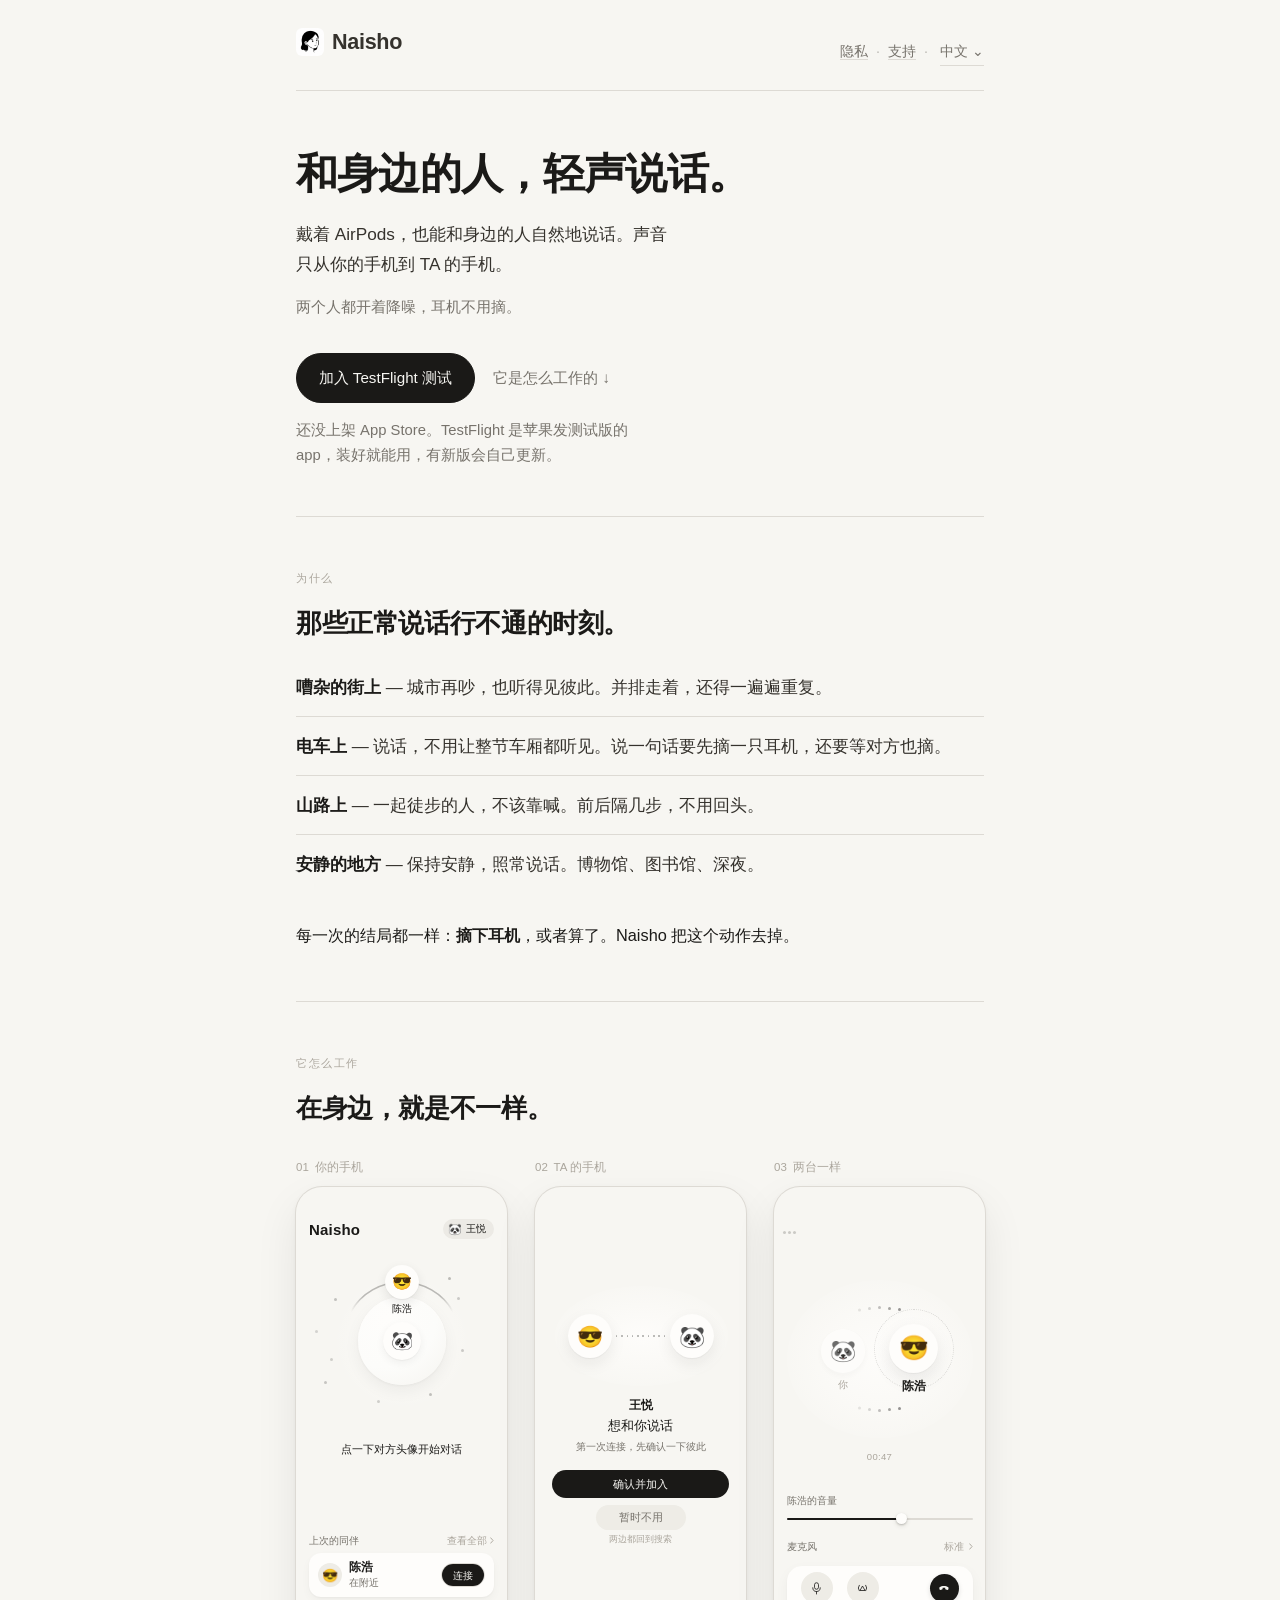
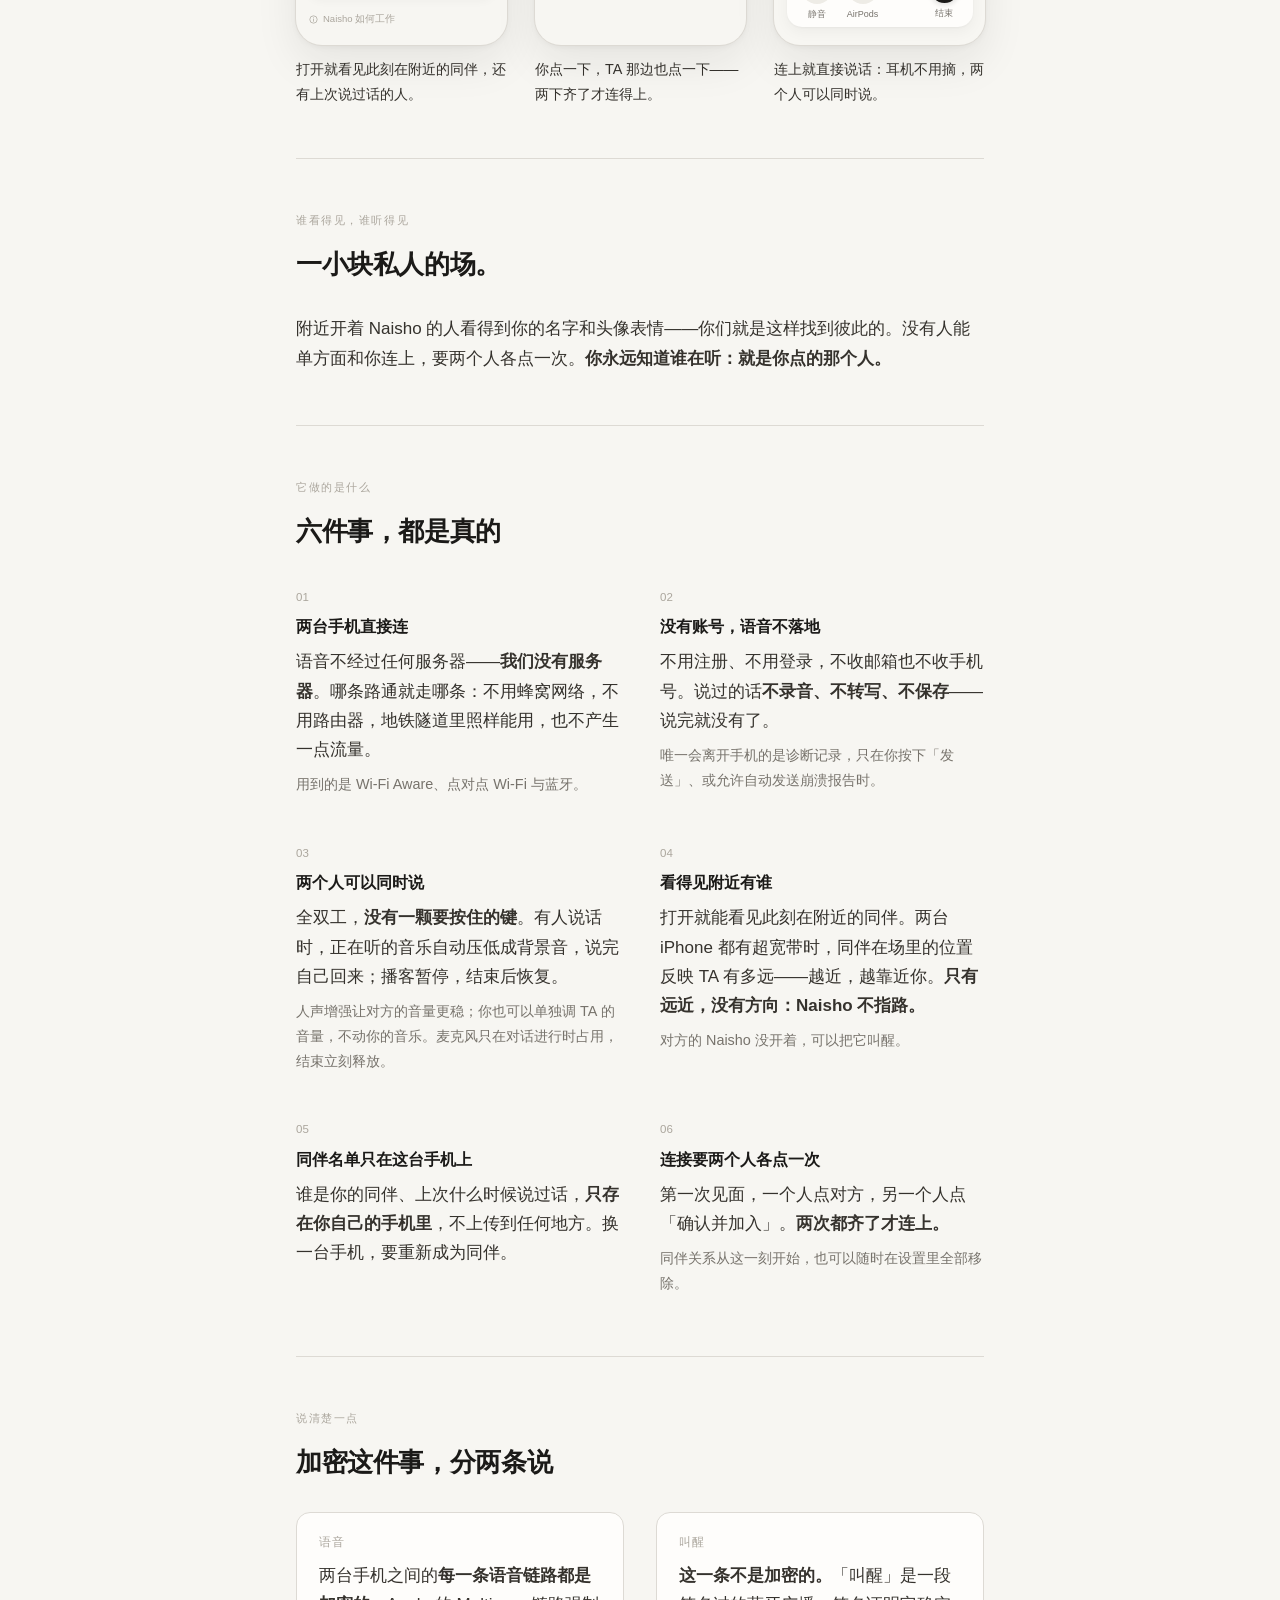
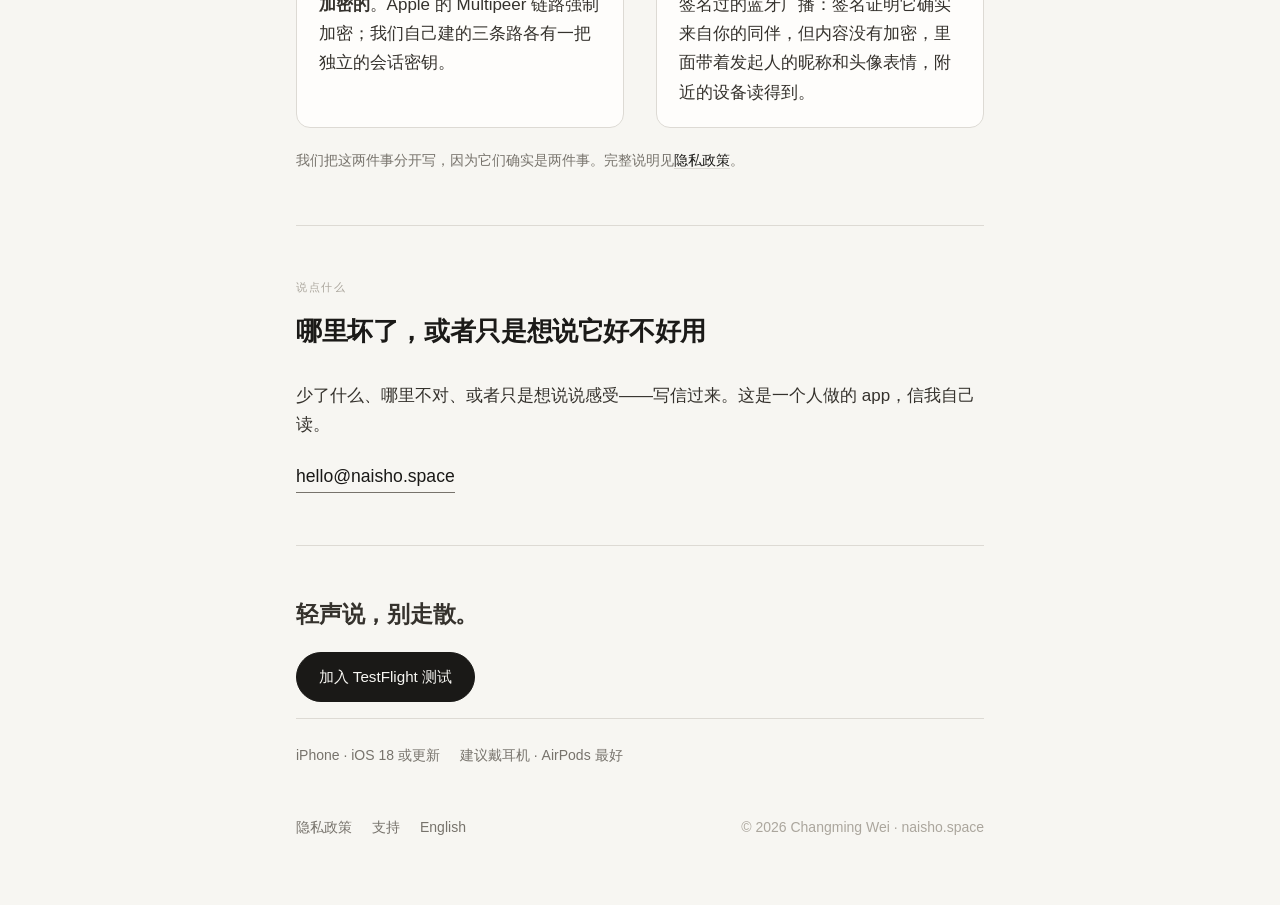
==== commit 8accc89b: "字标换成 logo + Naisho；语言改成下拉；删掉他圈的几块 Changming 四条，先落三条。  删（他截图圈的）：「Naisho 在一台手机上什么都做不了」整段、「为什么做它」整节、 规格" ====
--- a/index.html
+++ b/index.html
@@ -3,13 +3,13 @@
 <head>
 <meta charset="utf-8">
 <meta name="viewport" content="width=device-width, initial-scale=1">
-<title>Naisho 私话 · 和身边的人，轻声说话</title>
+<title>Naisho · 和身边的人，轻声说话</title>
 <meta name="description" content="戴着 AirPods，也能和身边的人自然地说话。没有服务器，没有账号，不录音。iPhone · TestFlight 测试中。">
 <link rel="canonical" href="https://naisho.space/">
 <link rel="alternate" hreflang="en" href="https://naisho.space/en/">
 <link rel="alternate" hreflang="zh-Hans" href="https://naisho.space/">
 <link rel="stylesheet" href="/style.css">
-<meta property="og:title" content="Naisho 私话 · 和身边的人，轻声说话">
+<meta property="og:title" content="Naisho · 和身边的人，轻声说话">
 <meta property="og:description" content="戴着 AirPods，也能和身边的人自然地说话。没有服务器，没有账号，不录音。">
 <meta property="og:url" content="https://naisho.space/">
 <meta property="og:type" content="website">
@@ -18,9 +18,16 @@
 <div class="wrap">
 
   <header class="masthead">
-    <p class="wordmark"><a href="/">Naisho<span class="cn">私话</span></a></p>
+    <p class="wordmark"><a href="/"><img src="/logo.png" class="logo" alt="" width="28" height="28">Naisho</a></p>
     <nav>
-      <a href="/privacy/">隐私</a><span class="sep">·</span><a href="/support/">支持</a><span class="sep">·</span><a href="/en/">EN</a>
+      <a href="/privacy/">隐私</a><span class="sep">·</span><a href="/support/">支持</a><span class="sep">·</span>
+      <details class="lang">
+      <summary>中文</summary>
+      <ul>
+        <li><b>中文</b></li>
+        <li><a href="/en/">English</a></li>
+      </ul>
+    </details>
     </nav>
   </header>
 
@@ -191,18 +198,6 @@
     <p class="fine" style="margin-top:1.25rem">我们把这两件事分开写，因为它们确实是两件事。完整说明见<a href="/privacy/">隐私政策</a>。</p>
   </section>
 
-  <div class="honest">
-    <p class="big">Naisho 在一台手机上什么都做不了。</p>
-    <p>它必须两个人都装，而且只在近距离工作。这不是一个等着被修好的限制——这是把服务器、账号和录音都拿掉之后，剩下的那个东西。</p>
-    <p class="fine">内緒（naisho）＝ 只说给一个人听的话。它给你的就是这么一小块地方，里面只有你们两个人。</p>
-  </div>
-
-  <section>
-    <p class="eyebrow">为什么做它</p>
-    <h2>并排走着，还是得喊。</h2>
-    <p>我们一直撞上同一个奇怪的问题：并排走着，两个人都戴着 AirPods，还是得喊。于是开始做 Naisho——并且在它必须成立的地方测它：电车上、街上、跑步时，用两台真实的手机。</p>
-  </section>
-
   <section>
     <p class="eyebrow">说点什么</p>
     <h2>哪里坏了，或者只是想说它好不好用</h2>
@@ -218,10 +213,8 @@
   </div>
 
   <div class="spec">
-    <span>iPhone · iOS 18 或更新 · 两台都要装</span>
+    <span>iPhone · iOS 18 或更新</span>
     <span>建议戴耳机 · AirPods 最好</span>
-    <span>简体中文 · 繁體中文 · English · 日本語 · Español</span>
-    <span>没有广告 · 没有第三方分析 · 没有追踪</span>
   </div>
 
   <footer>
--- a/style.css
+++ b/style.css
@@ -56,7 +56,34 @@
   font: 700 1.35rem/1 "Helvetica Neue", Helvetica, Arial, sans-serif;
   letter-spacing: -0.015em; margin: 0;
 }
-.wordmark .cn { font-weight: 400; color: var(--muted); margin-left: .5rem; font-size: .95rem; letter-spacing: 0; }
+.wordmark a { color: inherit; border: none; display: inline-flex; align-items: center; gap: .5rem; }
+/* 名字在五种语言里都只有一个：Naisho。字标里不挂译名。 */
+.logo { display: block; width: 28px; height: 28px; border-radius: 6px; }
+/* 深色下这张线稿是黑的，会糊在深色纸上——反相一下比另存一张更省，形状一模一样。 */
+@media (prefers-color-scheme: dark) { .logo { filter: invert(1); } }
+
+/* 语言：一个纯 CSS 的下拉（<details>，没有脚本）。 */
+.lang { position: relative; display: inline-block; }
+.lang > summary {
+  list-style: none; cursor: pointer; color: var(--muted);
+  border-bottom: 1px solid var(--rule); padding-bottom: 1px;
+}
+.lang > summary::-webkit-details-marker { display: none; }
+.lang > summary::after { content: " ⌄"; letter-spacing: 0; }
+.lang[open] > summary { color: var(--text); }
+.lang > ul {
+  position: absolute; right: 0; top: calc(100% + .5rem); z-index: 5;
+  margin: 0; padding: .35rem 0; list-style: none; min-width: 7.5rem;
+  background: var(--surface); border: 1px solid var(--rule); border-radius: 10px;
+  box-shadow: 0 4px 14px rgba(0, 0, 0, .07);
+}
+.lang li { padding: 0; }
+.lang li a, .lang li b {
+  display: block; padding: .35rem .85rem; font-size: .9rem; font-weight: 400;
+  color: var(--muted); border: none; white-space: nowrap;
+}
+.lang li b { color: var(--text); }
+.lang li a:hover { color: var(--text); background: var(--bg); }
 .masthead nav { margin-left: auto; font-size: .9rem; color: var(--muted); }
 .masthead nav a { color: inherit; }
 .masthead nav a:hover { color: var(--text); }
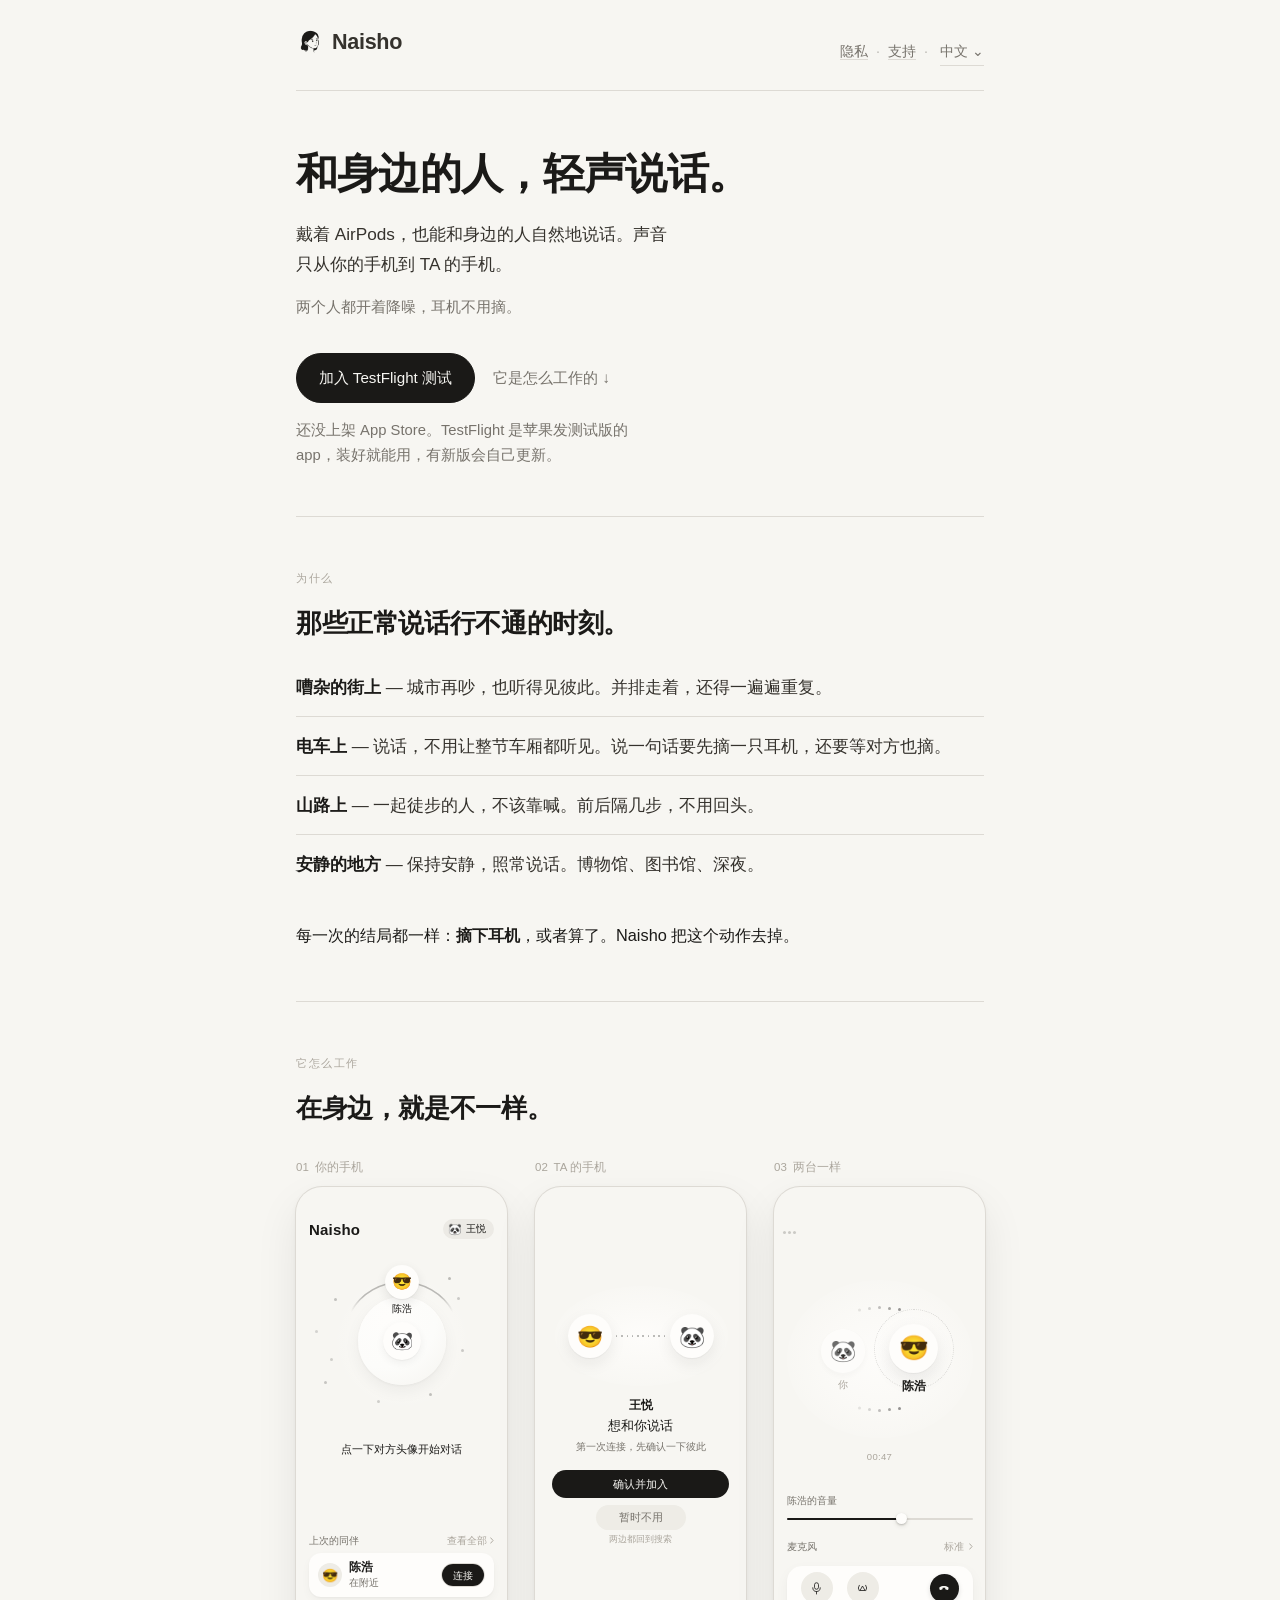
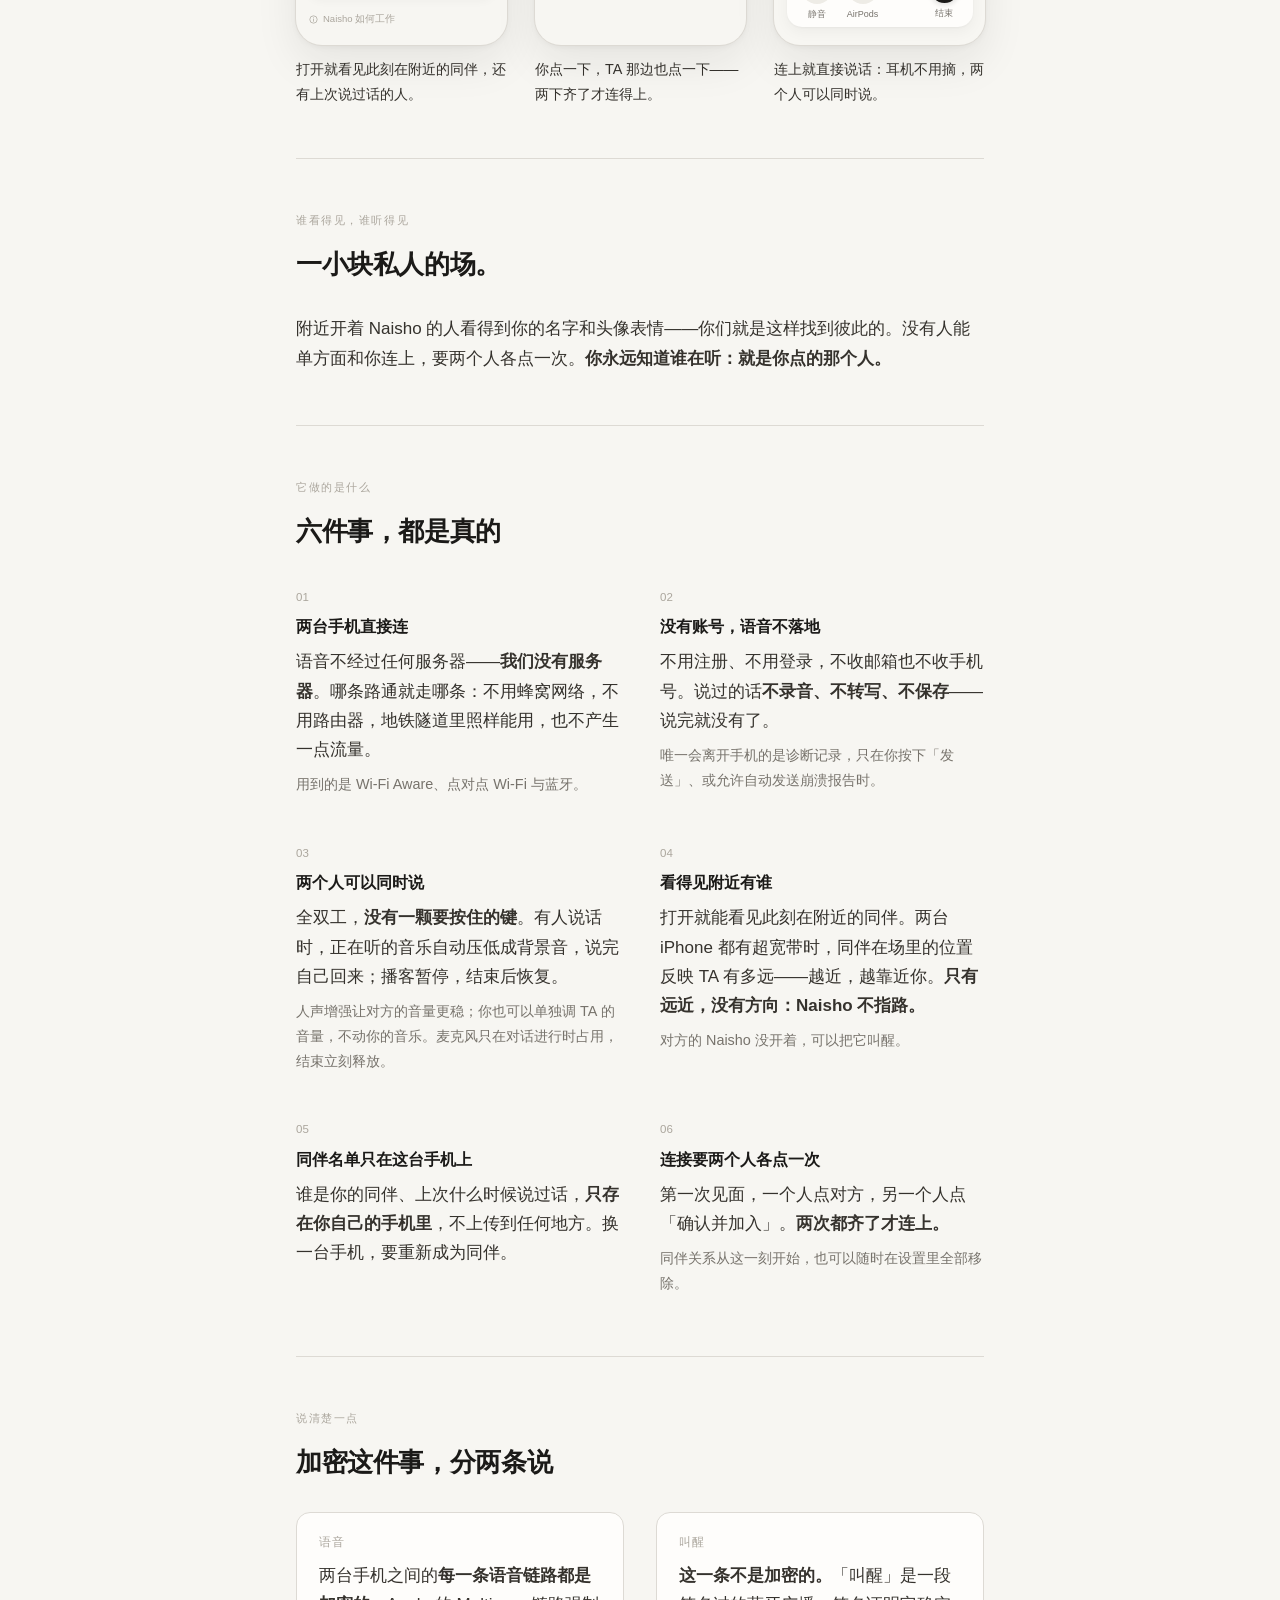
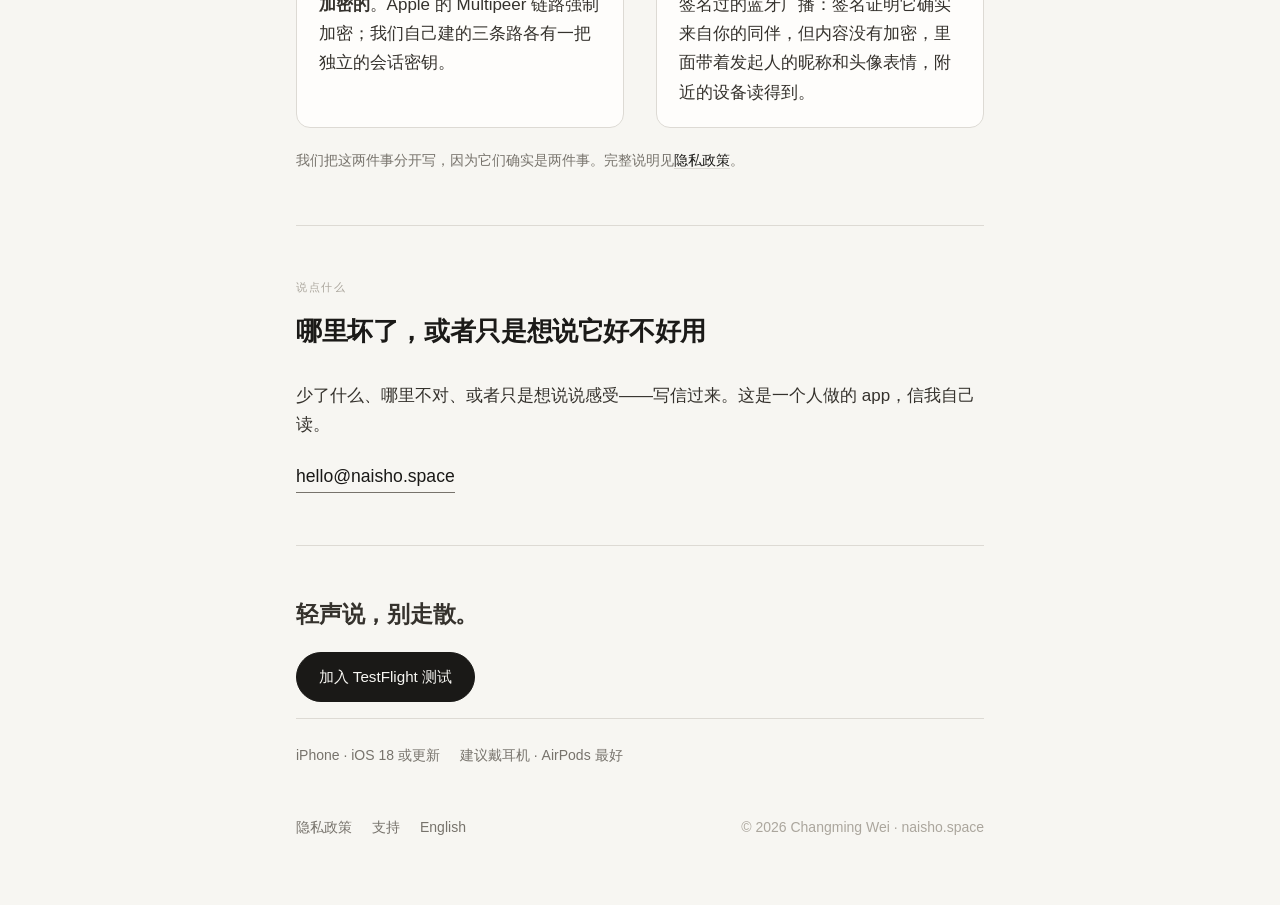
==== commit b8372202: "链接缩略图：og:image、favicon，卡片文案不再自我重复 Changming 发来 iMessage 里的链接卡片：只有标题和域名，图是浏览器的默认罗盘。 根因简单——六个页面**一个 og" ====
--- a/index.html
+++ b/index.html
@@ -9,10 +9,25 @@
 <link rel="alternate" hreflang="en" href="https://naisho.space/en/">
 <link rel="alternate" hreflang="zh-Hans" href="https://naisho.space/">
 <link rel="stylesheet" href="/style.css">
-<meta property="og:title" content="Naisho · 和身边的人，轻声说话">
+<link rel="icon" href="/favicon.png" type="image/png">
+<link rel="apple-touch-icon" href="/apple-touch-icon.png">
+<meta name="theme-color" content="#F7F6F2" media="(prefers-color-scheme: light)">
+<meta name="theme-color" content="#0D0D0B" media="(prefers-color-scheme: dark)">
+<meta property="og:site_name" content="Naisho">
+<meta property="og:title" content="和身边的人，轻声说话">
 <meta property="og:description" content="戴着 AirPods，也能和身边的人自然地说话。没有服务器，没有账号，不录音。">
 <meta property="og:url" content="https://naisho.space/">
 <meta property="og:type" content="website">
+<meta property="og:locale" content="zh_CN">
+<meta property="og:locale:alternate" content="en_US">
+<meta property="og:image" content="https://naisho.space/og-card.png">
+<meta property="og:image:width" content="1200">
+<meta property="og:image:height" content="630">
+<meta property="og:image:alt" content="Naisho">
+<meta name="twitter:card" content="summary_large_image">
+<meta name="twitter:title" content="和身边的人，轻声说话">
+<meta name="twitter:description" content="戴着 AirPods，也能和身边的人自然地说话。没有服务器，没有账号，不录音。">
+<meta name="twitter:image" content="https://naisho.space/og-card.png">
 </head>
 <body>
 <div class="wrap">
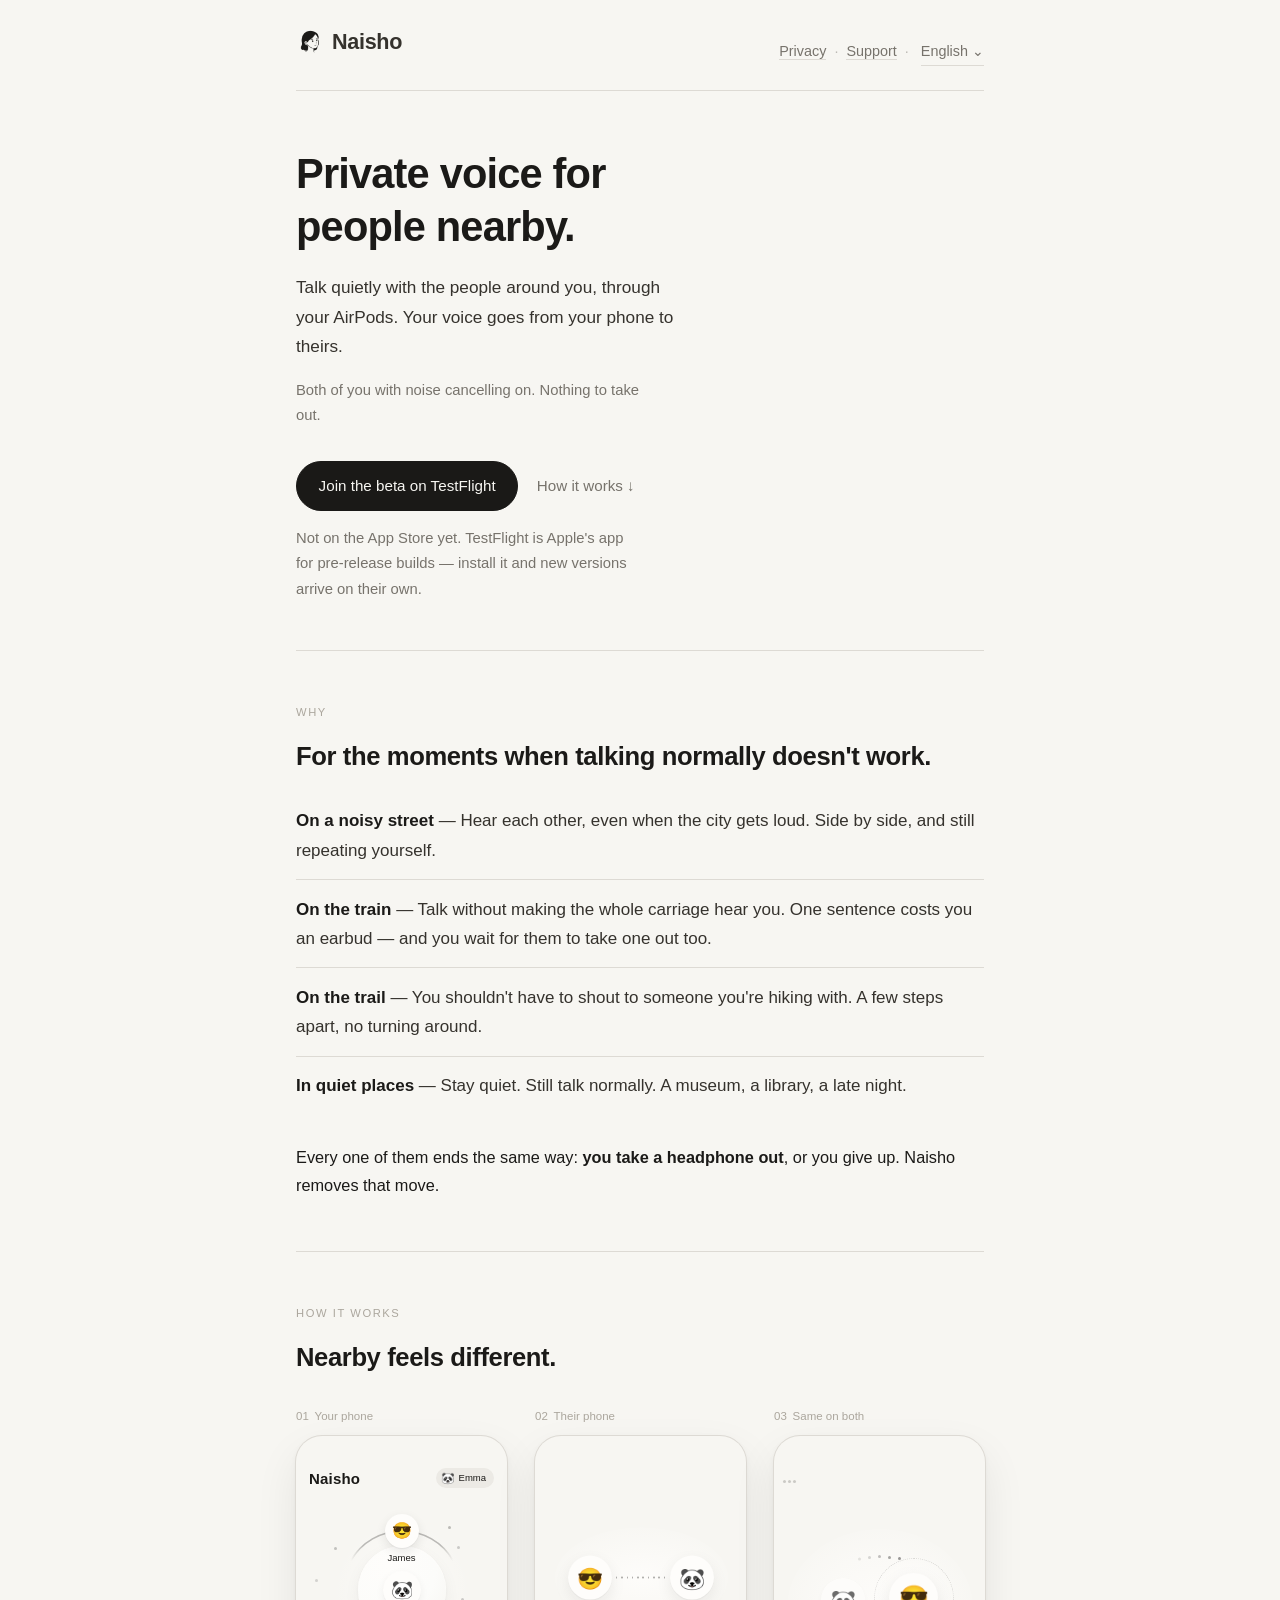
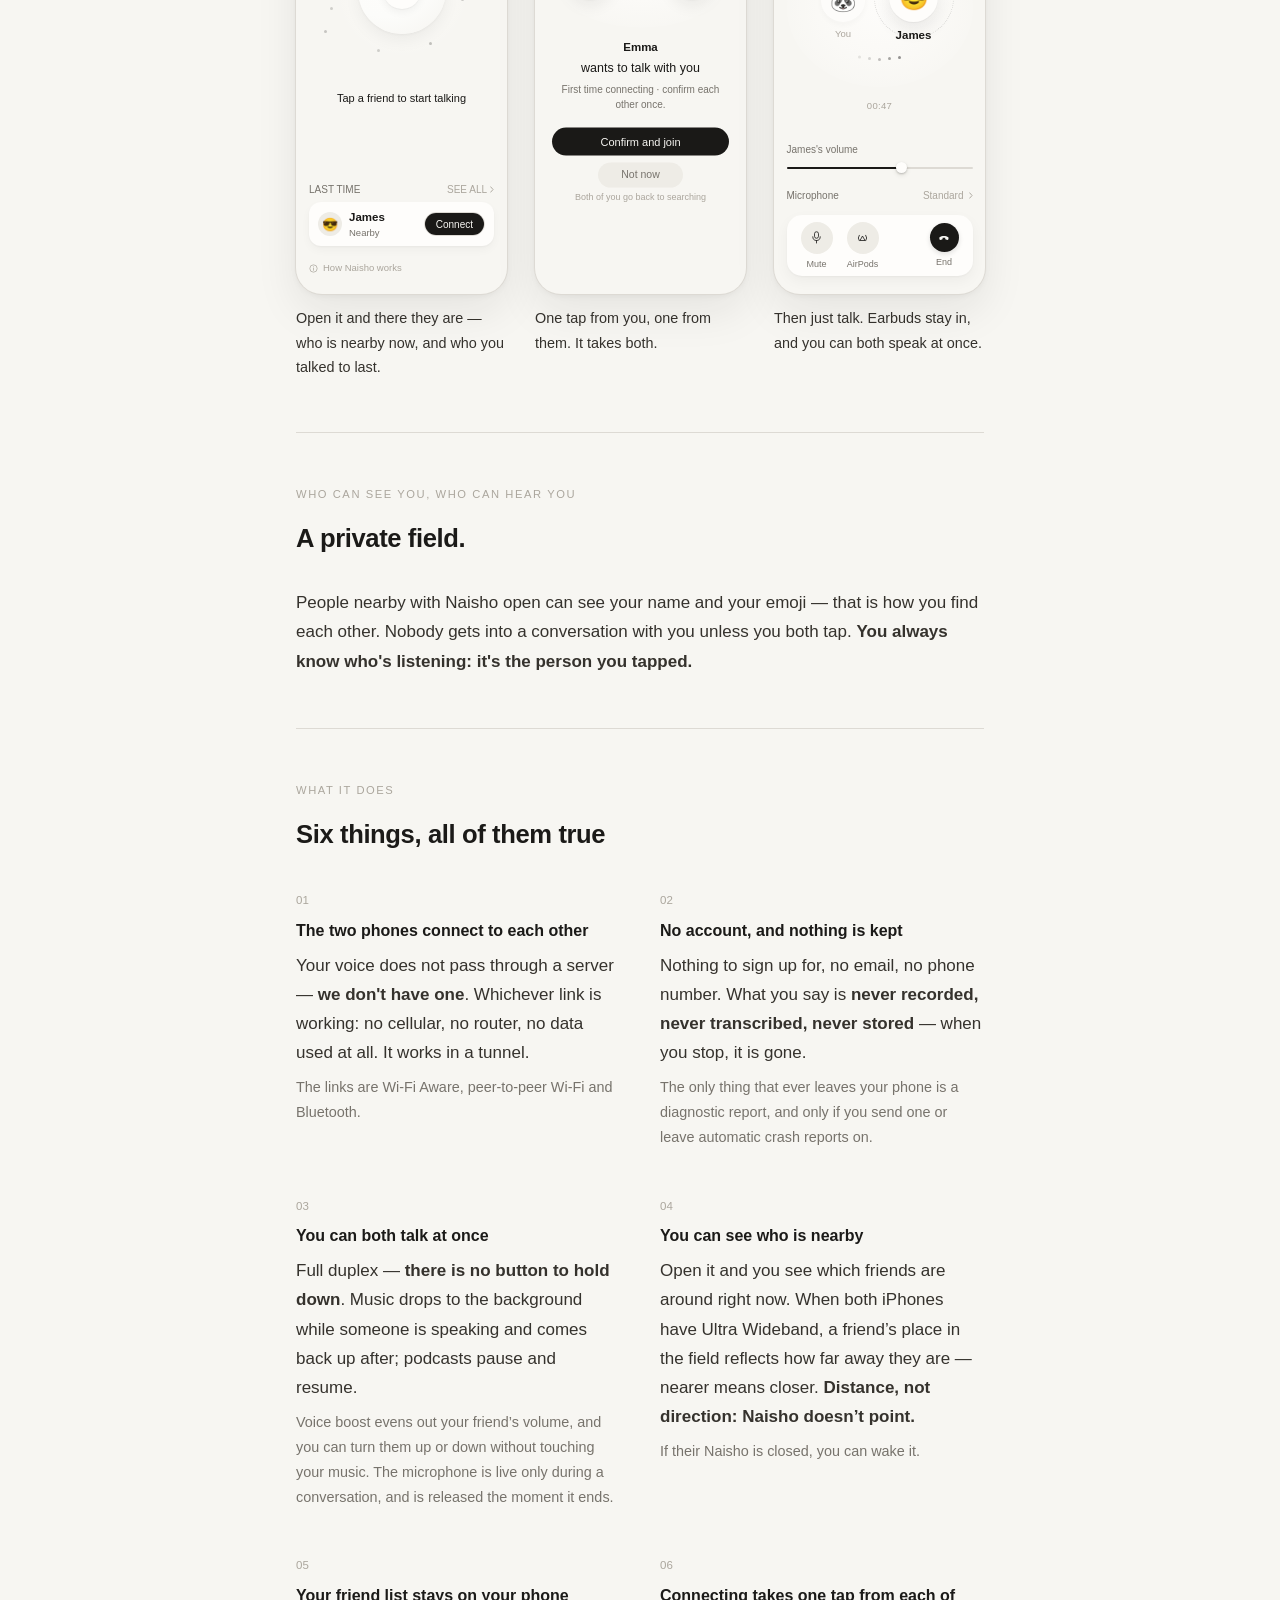
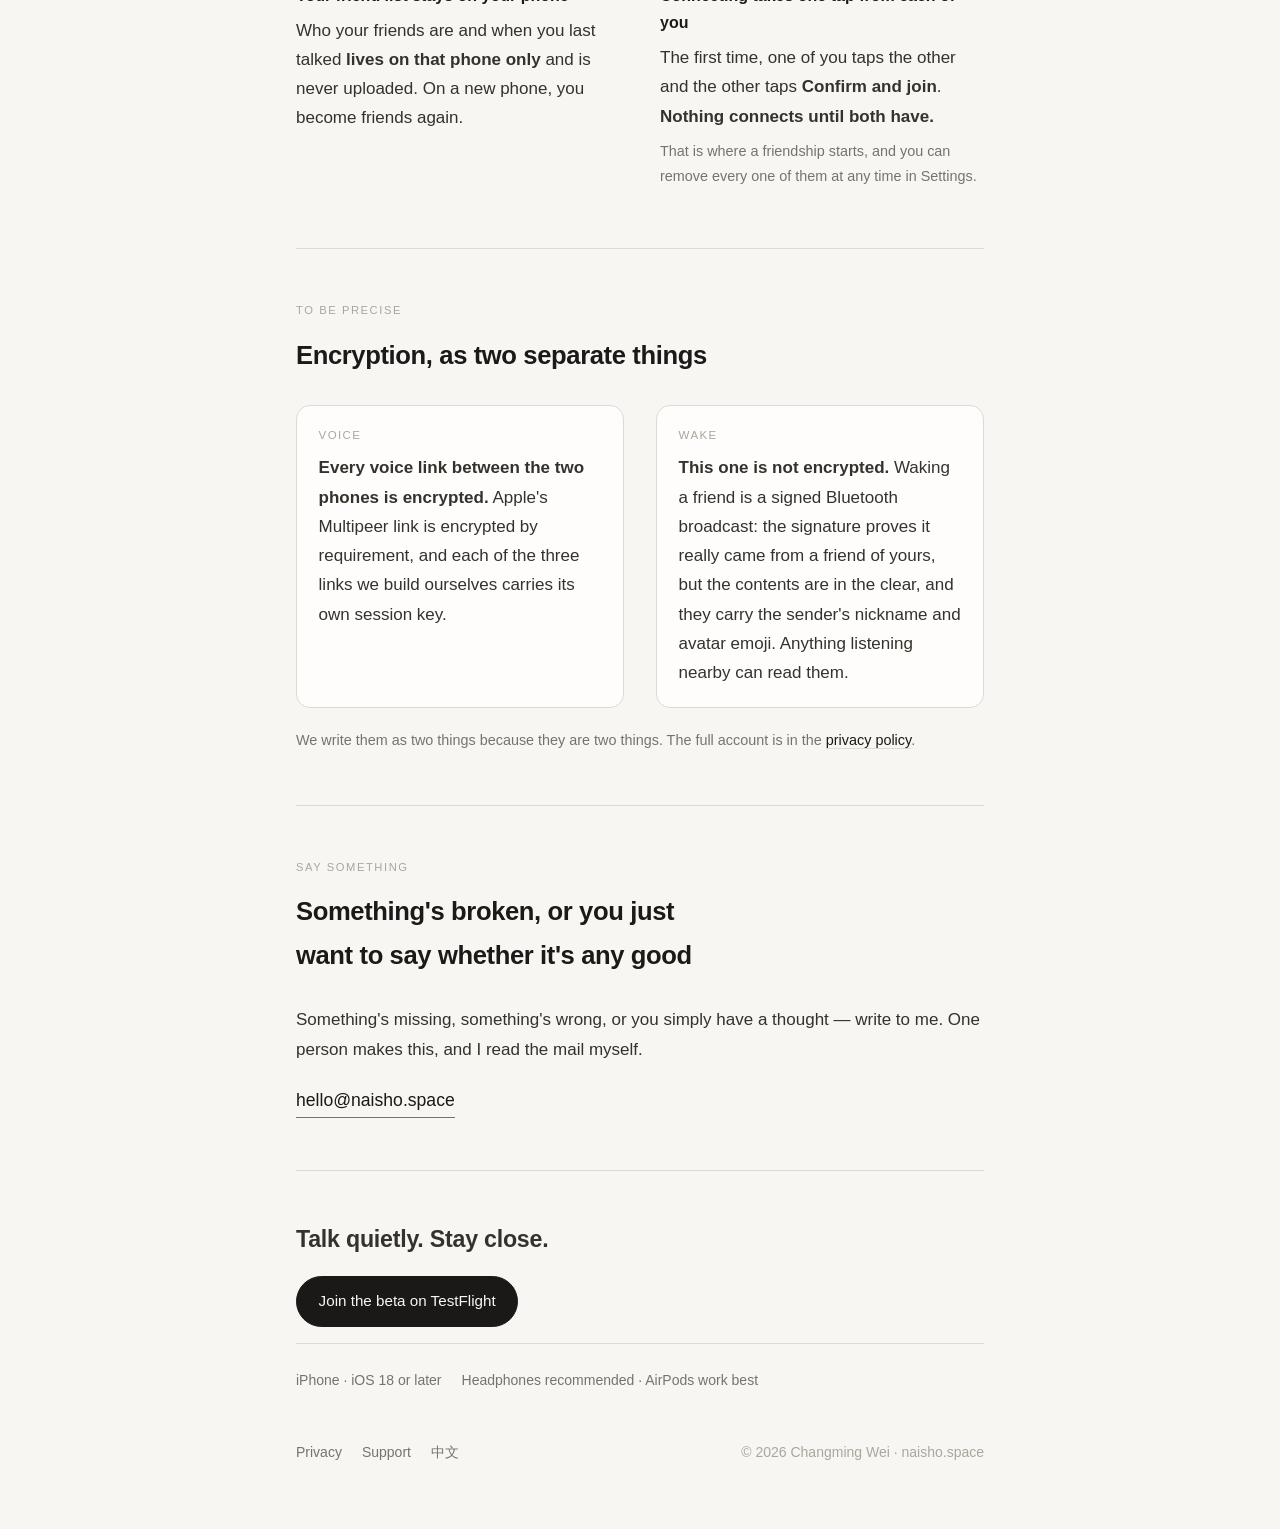
==== commit 8e5c278e: "默认语言换成英文：根上是 en，中文搬到 /cn/ Changming 09-07：「我希望默认进来就是 en 版本，cn 的版本就是也有个单独的 域名 /cn/」。  - /            " ====
--- a/index.html
+++ b/index.html
@@ -1,33 +1,34 @@
 <!doctype html>
-<html lang="zh-Hans">
+<html lang="en">
 <head>
 <meta charset="utf-8">
 <meta name="viewport" content="width=device-width, initial-scale=1">
-<title>Naisho · 和身边的人，轻声说话</title>
-<meta name="description" content="戴着 AirPods，也能和身边的人自然地说话。没有服务器，没有账号，不录音。iPhone · TestFlight 测试中。">
+<title>Naisho — Private voice for people nearby.</title>
+<meta name="description" content="Talk quietly with the people around you through your AirPods. No server, no account, nothing recorded. iPhone · TestFlight beta.">
 <link rel="canonical" href="https://naisho.space/">
-<link rel="alternate" hreflang="en" href="https://naisho.space/en/">
-<link rel="alternate" hreflang="zh-Hans" href="https://naisho.space/">
+<link rel="alternate" hreflang="en" href="https://naisho.space/">
+<link rel="alternate" hreflang="zh-Hans" href="https://naisho.space/cn/">
+<link rel="alternate" hreflang="x-default" href="https://naisho.space/">
 <link rel="stylesheet" href="/style.css">
 <link rel="icon" href="/favicon.png" type="image/png">
 <link rel="apple-touch-icon" href="/apple-touch-icon.png">
 <meta name="theme-color" content="#F7F6F2" media="(prefers-color-scheme: light)">
 <meta name="theme-color" content="#0D0D0B" media="(prefers-color-scheme: dark)">
 <meta property="og:site_name" content="Naisho">
-<meta property="og:title" content="和身边的人，轻声说话">
-<meta property="og:description" content="戴着 AirPods，也能和身边的人自然地说话。没有服务器，没有账号，不录音。">
+<meta property="og:title" content="Private voice for people nearby.">
+<meta property="og:description" content="Talk quietly with the people around you through your AirPods. No server, no account, nothing recorded.">
 <meta property="og:url" content="https://naisho.space/">
 <meta property="og:type" content="website">
-<meta property="og:locale" content="zh_CN">
-<meta property="og:locale:alternate" content="en_US">
-<meta property="og:image" content="https://naisho.space/og-card.png">
+<meta property="og:locale" content="en_US">
+<meta property="og:locale:alternate" content="zh_CN">
+<meta property="og:image" content="https://naisho.space/cn/og-card.png">
 <meta property="og:image:width" content="1200">
 <meta property="og:image:height" content="630">
 <meta property="og:image:alt" content="Naisho">
 <meta name="twitter:card" content="summary_large_image">
-<meta name="twitter:title" content="和身边的人，轻声说话">
-<meta name="twitter:description" content="戴着 AirPods，也能和身边的人自然地说话。没有服务器，没有账号，不录音。">
-<meta name="twitter:image" content="https://naisho.space/og-card.png">
+<meta name="twitter:title" content="Private voice for people nearby.">
+<meta name="twitter:description" content="Talk quietly with the people around you through your AirPods. No server, no account, nothing recorded.">
+<meta name="twitter:image" content="https://naisho.space/cn/og-card.png">
 </head>
 <body>
 <div class="wrap">
@@ -35,89 +36,89 @@
   <header class="masthead">
     <p class="wordmark"><a href="/"><img src="/logo.png" class="logo" alt="" width="28" height="28">Naisho</a></p>
     <nav>
-      <a href="/privacy/">隐私</a><span class="sep">·</span><a href="/support/">支持</a><span class="sep">·</span>
+      <a href="/privacy/">Privacy</a><span class="sep">·</span><a href="/support/">Support</a><span class="sep">·</span>
       <details class="lang">
-      <summary>中文</summary>
+      <summary>English</summary>
       <ul>
-        <li><b>中文</b></li>
-        <li><a href="/en/">English</a></li>
+        <li><a href="/cn/">中文</a></li>
+        <li><b>English</b></li>
       </ul>
     </details>
     </nav>
   </header>
 
   <div class="hero">
-    <h1>和身边的人，轻声说话。</h1>
-    <p class="sub">戴着 AirPods，也能和身边的人自然地说话。声音只从你的手机到 TA 的手机。</p>
-    <p class="fine">两个人都开着降噪，耳机不用摘。</p>
+    <h1>Private voice for people nearby.</h1>
+    <p class="sub">Talk quietly with the people around you, through your AirPods. Your voice goes from your phone to theirs.</p>
+    <p class="fine">Both of you with noise cancelling on. Nothing to take out.</p>
     <div class="actions">
-      <a class="btn primary" href="https://testflight.apple.com/join/V8FKCAMr" rel="noopener">加入 TestFlight 测试</a>
-      <a class="btn ghost" href="#how-to">它是怎么工作的 ↓</a>
-    </div>
-    <p class="fine" style="margin-top:.9rem">还没上架 App Store。TestFlight 是苹果发测试版的 app，装好就能用，有新版会自己更新。</p>
-  </div>
-
-  <section>
-    <p class="eyebrow">为什么</p>
-    <h2>那些正常说话行不通的时刻。</h2>
+      <a class="btn primary" href="https://testflight.apple.com/join/V8FKCAMr" rel="noopener">Join the beta on TestFlight</a>
+      <a class="btn ghost" href="#how-to">How it works ↓</a>
+    </div>
+    <p class="fine" style="margin-top:.9rem">Not on the App Store yet. TestFlight is Apple's app for pre-release builds — install it and new versions arrive on their own.</p>
+  </div>
+
+  <section>
+    <p class="eyebrow">Why</p>
+    <h2>For the moments when talking normally doesn't work.</h2>
     <ul class="scenes">
-      <li><b>嘈杂的街上</b> — 城市再吵，也听得见彼此。并排走着，还得一遍遍重复。</li>
-      <li><b>电车上</b> — 说话，不用让整节车厢都听见。说一句话要先摘一只耳机，还要等对方也摘。</li>
-      <li><b>山路上</b> — 一起徒步的人，不该靠喊。前后隔几步，不用回头。</li>
-      <li><b>安静的地方</b> — 保持安静，照常说话。博物馆、图书馆、深夜。</li>
+      <li><b>On a noisy street</b> — Hear each other, even when the city gets loud. Side by side, and still repeating yourself.</li>
+      <li><b>On the train</b> — Talk without making the whole carriage hear you. One sentence costs you an earbud — and you wait for them to take one out too.</li>
+      <li><b>On the trail</b> — You shouldn't have to shout to someone you're hiking with. A few steps apart, no turning around.</li>
+      <li><b>In quiet places</b> — Stay quiet. Still talk normally. A museum, a library, a late night.</li>
     </ul>
-    <p class="closing">每一次的结局都一样：<b>摘下耳机</b>，或者算了。Naisho 把这个动作去掉。</p>
+    <p class="closing">Every one of them ends the same way: <b>you take a headphone out</b>, or you give up. Naisho removes that move.</p>
   </section>
 
   <section id="how-to">
-    <p class="eyebrow">它怎么工作</p>
-    <h2>在身边，就是不一样。</h2>
+    <p class="eyebrow">How it works</p>
+    <h2>Nearby feels different.</h2>
     <div class="howto">
       <div class="step">
-        <span class="n">01<em>你的手机</em></span>
+        <span class="n">01<em>Your phone</em></span>
 <div class="shot s1" aria-hidden="true">
   <div class="top"></div>
-  <div class="hdr"><span class="wm">Naisho</span><span class="cap"><i>🐼</i>王悦</span></div>
+  <div class="hdr"><span class="wm">Naisho</span><span class="cap"><i>🐼</i>Emma</span></div>
   <div class="field">
     <i class="dot" style="left:116px;top:24px;opacity:0.3"></i><i class="dot" style="left:161px;top:48px;opacity:0.2"></i><i class="dot" style="left:165px;top:100px;opacity:0.22"></i><i class="dot" style="left:133px;top:144px;opacity:0.27"></i><i class="dot" style="left:81px;top:151px;opacity:0.19"></i><i class="dot" style="left:28px;top:132px;opacity:0.22"></i><i class="dot" style="left:19px;top:81px;opacity:0.16"></i><i class="dot" style="left:38px;top:49px;opacity:0.24"></i><i class="dot" style="left:152px;top:28px;opacity:0.27"></i><i class="dot" style="left:34px;top:109px;opacity:0.18"></i>
     <div class="mist"></div>
     <svg class="ripples" viewBox="0 0 318 318" aria-hidden="true"><circle class="rp rp1" cx="159" cy="159"/><circle class="rp rp2" cx="159" cy="159"/><circle class="rp rp3" cx="159" cy="159"/></svg>
     <svg class="arc" viewBox="-65 -65 130 130" aria-hidden="true"><defs><linearGradient id="arcfade" x1="0" x2="1" y1="0" y2="0"><stop offset="0" stop-color="currentColor" stop-opacity="0"/><stop offset=".12" stop-color="currentColor" stop-opacity=".28"/><stop offset=".88" stop-color="currentColor" stop-opacity=".28"/><stop offset="1" stop-color="currentColor" stop-opacity="0"/></linearGradient></defs><path d="M-51.1 -29.5 A59 59 0 0 1 51.1 -29.5" stroke="url(#arcfade)"/></svg>
     <div class="orb"><div class="face">🐼</div></div>
-    <div class="peer"><div class="fw"><i class="halo"></i><div class="face">😎</div><i class="dust" style="--dx:14px;--dy:-9px;animation-delay:-0s"></i><i class="dust" style="--dx:18px;--dy:4px;animation-delay:-0.15s"></i><i class="dust" style="--dx:9px;--dy:-16px;animation-delay:-0.3s"></i><i class="dust" style="--dx:20px;--dy:-3px;animation-delay:-0.45s"></i></div><b>陈浩</b></div>
-  </div>
-  <div class="status x"><span class="a">正在寻找附近的同伴…</span><span class="b">点一下对方头像开始对话</span></div>
+    <div class="peer"><div class="fw"><i class="halo"></i><div class="face">😎</div><i class="dust" style="--dx:14px;--dy:-9px;animation-delay:-0s"></i><i class="dust" style="--dx:18px;--dy:4px;animation-delay:-0.15s"></i><i class="dust" style="--dx:9px;--dy:-16px;animation-delay:-0.3s"></i><i class="dust" style="--dx:20px;--dy:-3px;animation-delay:-0.45s"></i></div><b>James</b></div>
+  </div>
+  <div class="status x"><span class="a">Looking for friends nearby…</span><span class="b">Tap a friend to start talking</span></div>
   <div class="grow"></div>
   <div class="last">
-    <div class="lh"><b>上次的同伴</b><span class="see">查看全部<svg width="4" height="7" viewBox="0 0 6 10" fill="none" aria-hidden="true"><path d="M1 1l3.6 4L1 9" stroke="currentColor" stroke-width="1.4" stroke-linecap="round" stroke-linejoin="round"/></svg></span></div>
+    <div class="lh"><b>LAST TIME</b><span class="see">SEE ALL<svg width="4" height="7" viewBox="0 0 6 10" fill="none" aria-hidden="true"><path d="M1 1l3.6 4L1 9" stroke="currentColor" stroke-width="1.4" stroke-linecap="round" stroke-linejoin="round"/></svg></span></div>
     <div class="card">
       <div class="face">😎</div>
-      <div class="txt"><b>陈浩</b><span class="sub x num"><em class="a">上次对话 1小时前</em><em class="b">在附近</em></span></div>
-      <div class="btn x"><span class="a">叫醒</span><span class="b">连接</span></div>
-    </div>
-  </div>
-  <div class="how"><svg width="9" height="9" viewBox="0 0 16 16" fill="none" aria-hidden="true"><circle cx="8" cy="8" r="6.5" stroke="currentColor" stroke-width="1.3"/><path d="M8 7.2v4" stroke="currentColor" stroke-width="1.3" stroke-linecap="round"/><circle cx="8" cy="4.8" r=".85" fill="currentColor"/></svg>Naisho 如何工作</div>
+      <div class="txt"><b>James</b><span class="sub x num"><em class="a">Last talked 1 hr. ago</em><em class="b">Nearby</em></span></div>
+      <div class="btn x"><span class="a">Wake</span><span class="b">Connect</span></div>
+    </div>
+  </div>
+  <div class="how"><svg width="9" height="9" viewBox="0 0 16 16" fill="none" aria-hidden="true"><circle cx="8" cy="8" r="6.5" stroke="currentColor" stroke-width="1.3"/><path d="M8 7.2v4" stroke="currentColor" stroke-width="1.3" stroke-linecap="round"/><circle cx="8" cy="4.8" r=".85" fill="currentColor"/></svg>How Naisho works</div>
   <div class="bot"></div>
 </div>
-        <p>打开就看见此刻在附近的同伴，还有上次说过话的人。</p>
+        <p>Open it and there they are — who is nearby now, and who you talked to last.</p>
       </div>
       <div class="step">
-        <span class="n">02<em>TA 的手机</em></span>
+        <span class="n">02<em>Their phone</em></span>
 <div class="shot s2" aria-hidden="true">
   <div class="c2">
     <div class="duo"><div class="glow"></div><div class="face">😎</div><div class="link"><i style="left:4.4px"></i><i style="left:9.7px"></i><i style="left:15.0px"></i><i style="left:20.2px"></i><i style="left:25.6px"></i><i style="left:30.9px"></i><i style="left:36.2px"></i><i style="left:41.5px"></i><i style="left:46.8px"></i><i style="left:52.0px"></i></div><div class="face">🐼</div></div>
-    <b class="nm">王悦</b>
-    <div class="ask">想和你说话</div>
-    <div class="once">第一次连接，先确认一下彼此</div>
-    <div class="fill">确认并加入</div>
-    <div class="pill">暂时不用</div>
-    <div class="fn">两边都回到搜索</div>
-  </div>
-</div>
-        <p>你点一下，TA 那边也点一下——两下齐了才连得上。</p>
+    <b class="nm">Emma</b>
+    <div class="ask">wants to talk with you</div>
+    <div class="once">First time connecting · confirm each other once.</div>
+    <div class="fill">Confirm and join</div>
+    <div class="pill">Not now</div>
+    <div class="fn">Both of you go back to searching</div>
+  </div>
+</div>
+        <p>One tap from you, one from them. It takes both.</p>
       </div>
       <div class="step">
-        <span class="n">03<em>两台一样</em></span>
+        <span class="n">03<em>Same on both</em></span>
 <div class="shot s3" aria-hidden="true">
   <div class="top"></div>
   <div class="q"><i></i><i></i><i></i></div>
@@ -126,116 +127,116 @@
     <div class="mist"></div>
     <div class="fd"><i style="opacity:.10;transform:translateY(1.5px)"></i><i style="opacity:.16"></i><i style="opacity:.26;transform:translateY(-1px)"></i><i style="opacity:.38"></i><i style="opacity:.46;transform:translateY(1px)"></i></div>
     <div class="pair">
-      <div class="me"><div class="face">🐼</div><span>你</span></div>
-      <div class="sp"><i class="glow"></i><i class="df d1"></i><i class="df d2"></i><i class="df d3"></i><div class="face">😎</div><b>陈浩</b></div>
+      <div class="me"><div class="face">🐼</div><span>You</span></div>
+      <div class="sp"><i class="glow"></i><i class="df d1"></i><i class="df d2"></i><i class="df d3"></i><div class="face">😎</div><b>James</b></div>
     </div>
     <div class="fd"><i style="opacity:.10;transform:translateY(-1.5px)"></i><i style="opacity:.16"></i><i style="opacity:.26;transform:translateY(1px)"></i><i style="opacity:.38"></i><i style="opacity:.46;transform:translateY(-1px)"></i></div>
   </div>
   <div class="timer num">00:47</div>
   <div class="grow"></div>
-  <div class="vol"><span>陈浩的音量</span><div class="track"><i></i><i class="on"></i><i class="th"></i></div></div>
-  <div class="mic"><span>麦克风</span><em>标准</em><span style="flex:none;color:var(--sh-t3);margin-left:5px"><svg width="4" height="7" viewBox="0 0 6 10" fill="none" aria-hidden="true"><path d="M1 1l3.6 4L1 9" stroke="currentColor" stroke-width="1.4" stroke-linecap="round" stroke-linejoin="round"/></svg></span></div>
+  <div class="vol"><span>James's volume</span><div class="track"><i></i><i class="on"></i><i class="th"></i></div></div>
+  <div class="mic"><span>Microphone</span><em>Standard</em><span style="flex:none;color:var(--sh-t3);margin-left:5px"><svg width="4" height="7" viewBox="0 0 6 10" fill="none" aria-hidden="true"><path d="M1 1l3.6 4L1 9" stroke="currentColor" stroke-width="1.4" stroke-linecap="round" stroke-linejoin="round"/></svg></span></div>
   <div class="dock">
     <div class="g">
-      <div class="k"><div class="ctl"><svg width="11" height="13" viewBox="0 0 22 26" fill="none" aria-hidden="true"><rect x="7" y="1.5" width="8" height="13" rx="4" stroke-width="1.6"/><path d="M3.5 11.5a7.5 7.5 0 0015 0" stroke-width="1.6" stroke-linecap="round"/><path d="M11 19v5" stroke-width="1.6" stroke-linecap="round"/></svg></div>静音</div>
+      <div class="k"><div class="ctl"><svg width="11" height="13" viewBox="0 0 22 26" fill="none" aria-hidden="true"><rect x="7" y="1.5" width="8" height="13" rx="4" stroke-width="1.6"/><path d="M3.5 11.5a7.5 7.5 0 0015 0" stroke-width="1.6" stroke-linecap="round"/><path d="M11 19v5" stroke-width="1.6" stroke-linecap="round"/></svg></div>Mute</div>
       <div class="k"><div class="ctl"><svg width="13" height="12" viewBox="0 0 26 24" fill="none" aria-hidden="true"><path d="M6.5 6.5a9 9 0 000 11M19.5 6.5a9 9 0 010 11" stroke-width="1.6" stroke-linecap="round"/><path d="M13 8l5 9H8l5-9z" stroke-width="1.6" stroke-linejoin="round"/></svg></div>AirPods</div>
     </div>
-    <div class="k end"><div class="ctl"><svg width="12" height="12" viewBox="0 0 26 26" aria-hidden="true"><path d="M3.4 11.6c5-4 13.8-4 18.8 0l.5.4v3.4c0 1.1-1 2-2.1 1.8l-3.5-.7a1.9 1.9 0 01-1.5-1.9v-1.9a13.6 13.6 0 00-5.6 0v1.9c0 .9-.6 1.7-1.5 1.9l-3.5.7A1.9 1.9 0 013 15.4V12l.4-.4z"/></svg></div>结束</div>
+    <div class="k end"><div class="ctl"><svg width="12" height="12" viewBox="0 0 26 26" aria-hidden="true"><path d="M3.4 11.6c5-4 13.8-4 18.8 0l.5.4v3.4c0 1.1-1 2-2.1 1.8l-3.5-.7a1.9 1.9 0 01-1.5-1.9v-1.9a13.6 13.6 0 00-5.6 0v1.9c0 .9-.6 1.7-1.5 1.9l-3.5.7A1.9 1.9 0 013 15.4V12l.4-.4z"/></svg></div>End</div>
   </div>
   <div class="bot"></div>
 </div>
-        <p>连上就直接说话：耳机不用摘，两个人可以同时说。</p>
-      </div>
-    </div>
-  </section>
-
-  <section>
-    <p class="eyebrow">谁看得见，谁听得见</p>
-    <h2>一小块私人的场。</h2>
-    <p>附近开着 Naisho 的人看得到你的名字和头像表情——你们就是这样找到彼此的。没有人能单方面和你连上，要两个人各点一次。<b>你永远知道谁在听：就是你点的那个人。</b></p>
+        <p>Then just talk. Earbuds stay in, and you can both speak at once.</p>
+      </div>
+    </div>
+  </section>
+
+  <section>
+    <p class="eyebrow">Who can see you, who can hear you</p>
+    <h2>A private field.</h2>
+    <p>People nearby with Naisho open can see your name and your emoji — that is how you find each other. Nobody gets into a conversation with you unless you both tap. <b>You always know who's listening: it's the person you tapped.</b></p>
   </section>
 
   <section id="how">
-    <p class="eyebrow">它做的是什么</p>
-    <h2>六件事，都是真的</h2>
+    <p class="eyebrow">What it does</p>
+    <h2>Six things, all of them true</h2>
     <div class="facts">
       <div class="fact">
         <span class="n">01</span>
-        <h3>两台手机直接连</h3>
-        <p>语音不经过任何服务器——<b>我们没有服务器</b>。哪条路通就走哪条：不用蜂窝网络，不用路由器，地铁隧道里照样能用，也不产生一点流量。</p>
-        <p class="fine">用到的是 Wi‑Fi Aware、点对点 Wi‑Fi 与蓝牙。</p>
+        <h3>The two phones connect to each other</h3>
+        <p>Your voice does not pass through a server — <b>we don't have one</b>. Whichever link is working: no cellular, no router, no data used at all. It works in a tunnel.</p>
+        <p class="fine">The links are Wi‑Fi Aware, peer-to-peer Wi‑Fi and Bluetooth.</p>
       </div>
       <div class="fact">
         <span class="n">02</span>
-        <h3>没有账号，语音不落地</h3>
-        <p>不用注册、不用登录，不收邮箱也不收手机号。说过的话<b>不录音、不转写、不保存</b>——说完就没有了。</p>
-        <p class="fine">唯一会离开手机的是诊断记录，只在你按下「发送」、或允许自动发送崩溃报告时。</p>
+        <h3>No account, and nothing is kept</h3>
+        <p>Nothing to sign up for, no email, no phone number. What you say is <b>never recorded, never transcribed, never stored</b> — when you stop, it is gone.</p>
+        <p class="fine">The only thing that ever leaves your phone is a diagnostic report, and only if you send one or leave automatic crash reports on.</p>
       </div>
       <div class="fact">
         <span class="n">03</span>
-        <h3>两个人可以同时说</h3>
-        <p>全双工，<b>没有一颗要按住的键</b>。有人说话时，正在听的音乐自动压低成背景音，说完自己回来；播客暂停，结束后恢复。</p>
-        <p class="fine">人声增强让对方的音量更稳；你也可以单独调 TA 的音量，不动你的音乐。麦克风只在对话进行时占用，结束立刻释放。</p>
+        <h3>You can both talk at once</h3>
+        <p>Full duplex — <b>there is no button to hold down</b>. Music drops to the background while someone is speaking and comes back up after; podcasts pause and resume.</p>
+        <p class="fine">Voice boost evens out your friend’s volume, and you can turn them up or down without touching your music. The microphone is live only during a conversation, and is released the moment it ends.</p>
       </div>
       <div class="fact">
         <span class="n">04</span>
-        <h3>看得见附近有谁</h3>
-        <p>打开就能看见此刻在附近的同伴。两台 iPhone 都有超宽带时，同伴在场里的位置反映 TA 有多远——越近，越靠近你。<b>只有远近，没有方向：Naisho 不指路。</b></p>
-        <p class="fine">对方的 Naisho 没开着，可以把它叫醒。</p>
+        <h3>You can see who is nearby</h3>
+        <p>Open it and you see which friends are around right now. When both iPhones have Ultra Wideband, a friend’s place in the field reflects how far away they are — nearer means closer. <b>Distance, not direction: Naisho doesn’t point.</b></p>
+        <p class="fine">If their Naisho is closed, you can wake it.</p>
       </div>
       <div class="fact">
         <span class="n">05</span>
-        <h3>同伴名单只在这台手机上</h3>
-        <p>谁是你的同伴、上次什么时候说过话，<b>只存在你自己的手机里</b>，不上传到任何地方。换一台手机，要重新成为同伴。</p>
+        <h3>Your friend list stays on your phone</h3>
+        <p>Who your friends are and when you last talked <b>lives on that phone only</b> and is never uploaded. On a new phone, you become friends again.</p>
               </div>
       <div class="fact">
         <span class="n">06</span>
-        <h3>连接要两个人各点一次</h3>
-        <p>第一次见面，一个人点对方，另一个人点「确认并加入」。<b>两次都齐了才连上。</b></p>
-        <p class="fine">同伴关系从这一刻开始，也可以随时在设置里全部移除。</p>
-      </div>
-    </div>
-  </section>
-
-  <section>
-    <p class="eyebrow">说清楚一点</p>
-    <h2>加密这件事，分两条说</h2>
+        <h3>Connecting takes one tap from each of you</h3>
+        <p>The first time, one of you taps the other and the other taps <b>Confirm and join</b>. <b>Nothing connects until both have.</b></p>
+        <p class="fine">That is where a friendship starts, and you can remove every one of them at any time in Settings.</p>
+      </div>
+    </div>
+  </section>
+
+  <section>
+    <p class="eyebrow">To be precise</p>
+    <h2>Encryption, as two separate things</h2>
     <div class="split">
       <div class="col">
-        <p class="label">语音</p>
-        <p>两台手机之间的<b>每一条语音链路都是加密的</b>。Apple 的 Multipeer 链路强制加密；我们自己建的三条路各有一把独立的会话密钥。</p>
+        <p class="label">Voice</p>
+        <p><b>Every voice link between the two phones is encrypted.</b> Apple's Multipeer link is encrypted by requirement, and each of the three links we build ourselves carries its own session key.</p>
       </div>
       <div class="col">
-        <p class="label">叫醒</p>
-        <p><b>这一条不是加密的。</b>「叫醒」是一段签名过的蓝牙广播：签名证明它确实来自你的同伴，但内容没有加密，里面带着发起人的昵称和头像表情，附近的设备读得到。</p>
-      </div>
-    </div>
-    <p class="fine" style="margin-top:1.25rem">我们把这两件事分开写，因为它们确实是两件事。完整说明见<a href="/privacy/">隐私政策</a>。</p>
-  </section>
-
-  <section>
-    <p class="eyebrow">说点什么</p>
-    <h2>哪里坏了，或者只是想说它好不好用</h2>
-    <p>少了什么、哪里不对、或者只是想说说感受——写信过来。这是一个人做的 app，信我自己读。</p>
+        <p class="label">Wake</p>
+        <p><b>This one is not encrypted.</b> Waking a friend is a signed Bluetooth broadcast: the signature proves it really came from a friend of yours, but the contents are in the clear, and they carry the sender's nickname and avatar emoji. Anything listening nearby can read them.</p>
+      </div>
+    </div>
+    <p class="fine" style="margin-top:1.25rem">We write them as two things because they are two things. The full account is in the <a href="/privacy/">privacy policy</a>.</p>
+  </section>
+
+  <section>
+    <p class="eyebrow">Say something</p>
+    <h2>Something's broken, or you just want to say whether it's any good</h2>
+    <p>Something's missing, something's wrong, or you simply have a thought — write to me. One person makes this, and I read the mail myself.</p>
     <a class="mail" href="mailto:hello@naisho.space">hello@naisho.space</a>
   </section>
 
   <div class="closing-cta">
-    <p class="big">轻声说，别走散。</p>
+    <p class="big">Talk quietly. Stay close.</p>
     <div class="actions">
-      <a class="btn primary" href="https://testflight.apple.com/join/V8FKCAMr" rel="noopener">加入 TestFlight 测试</a>
+      <a class="btn primary" href="https://testflight.apple.com/join/V8FKCAMr" rel="noopener">Join the beta on TestFlight</a>
     </div>
   </div>
 
   <div class="spec">
-    <span>iPhone · iOS 18 或更新</span>
-    <span>建议戴耳机 · AirPods 最好</span>
+    <span>iPhone · iOS 18 or later</span>
+    <span>Headphones recommended · AirPods work best</span>
   </div>
 
   <footer>
-    <a href="/privacy/">隐私政策</a>
-    <a href="/support/">支持</a>
-    <a href="/en/">English</a>
+    <a href="/privacy/">Privacy</a>
+    <a href="/support/">Support</a>
+    <a href="/cn/">中文</a>
     <span class="copy">© 2026 Changming Wei · naisho.space</span>
   </footer>
 
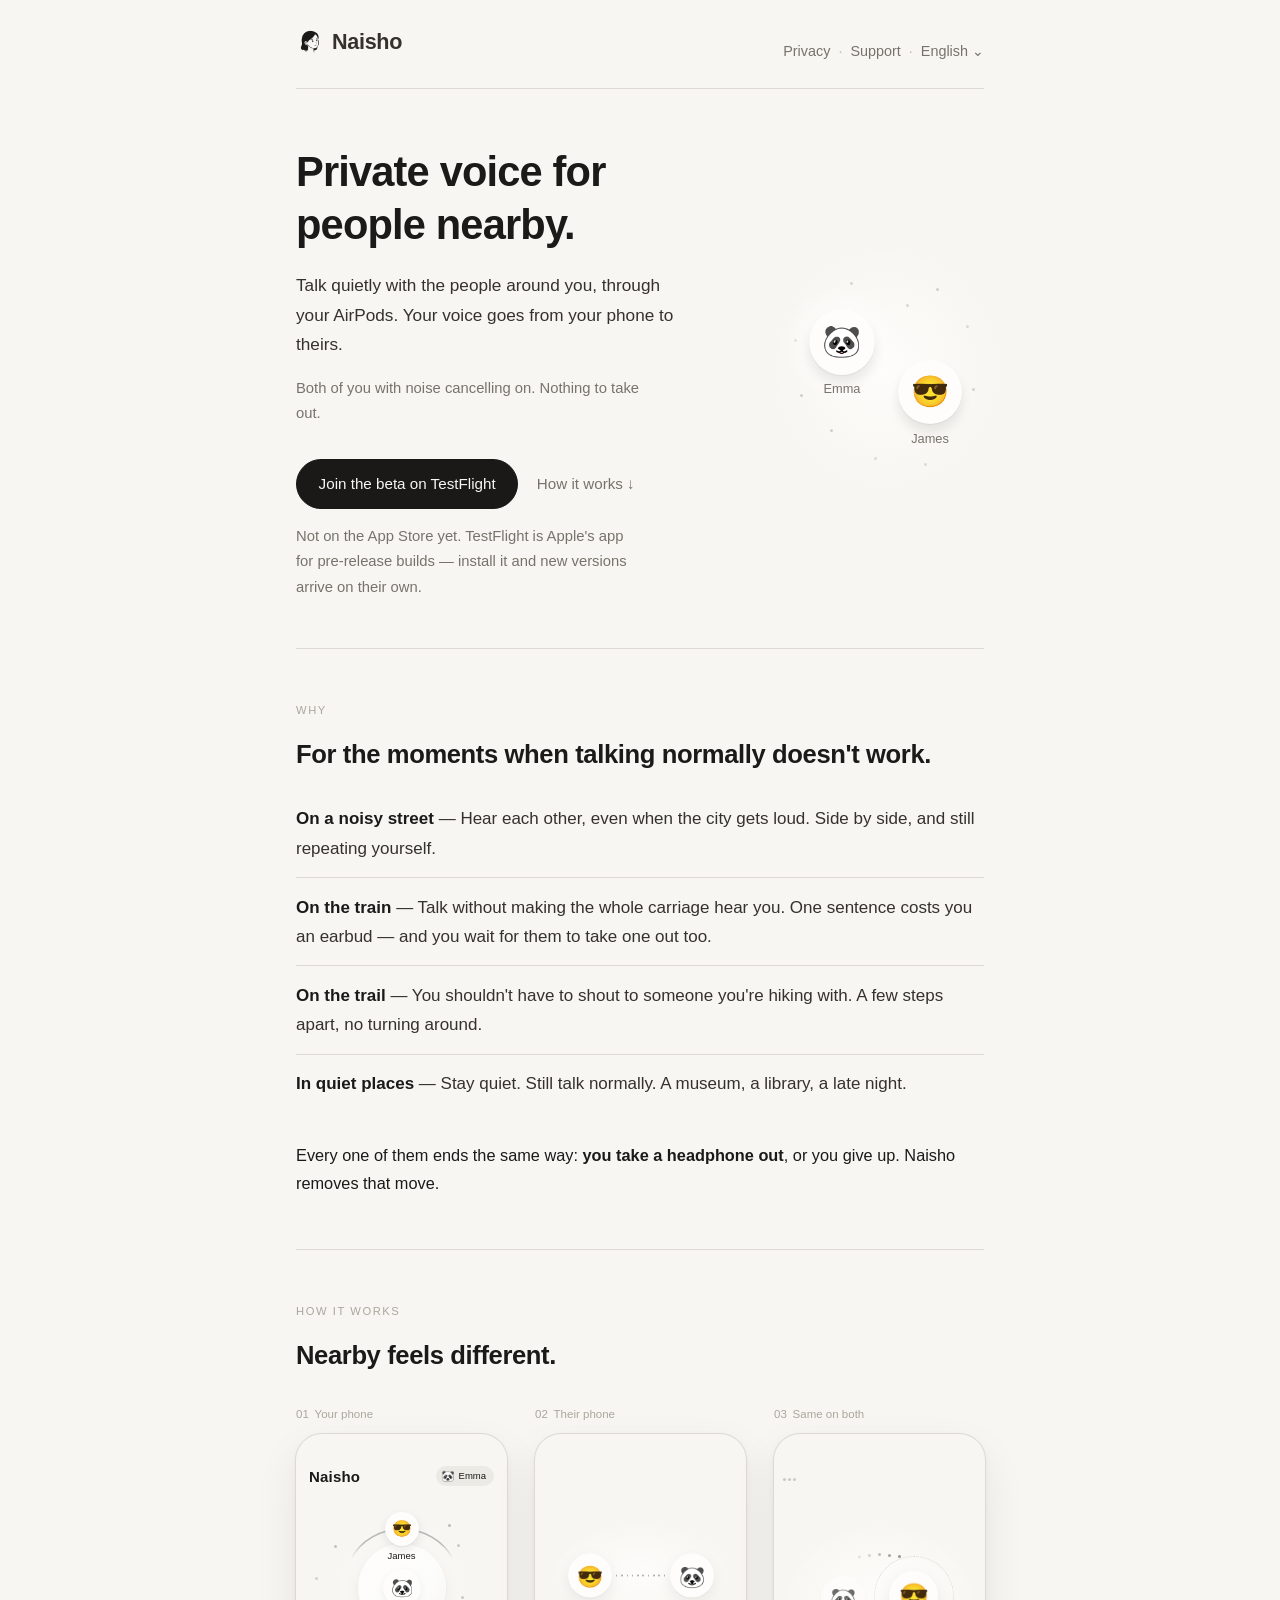
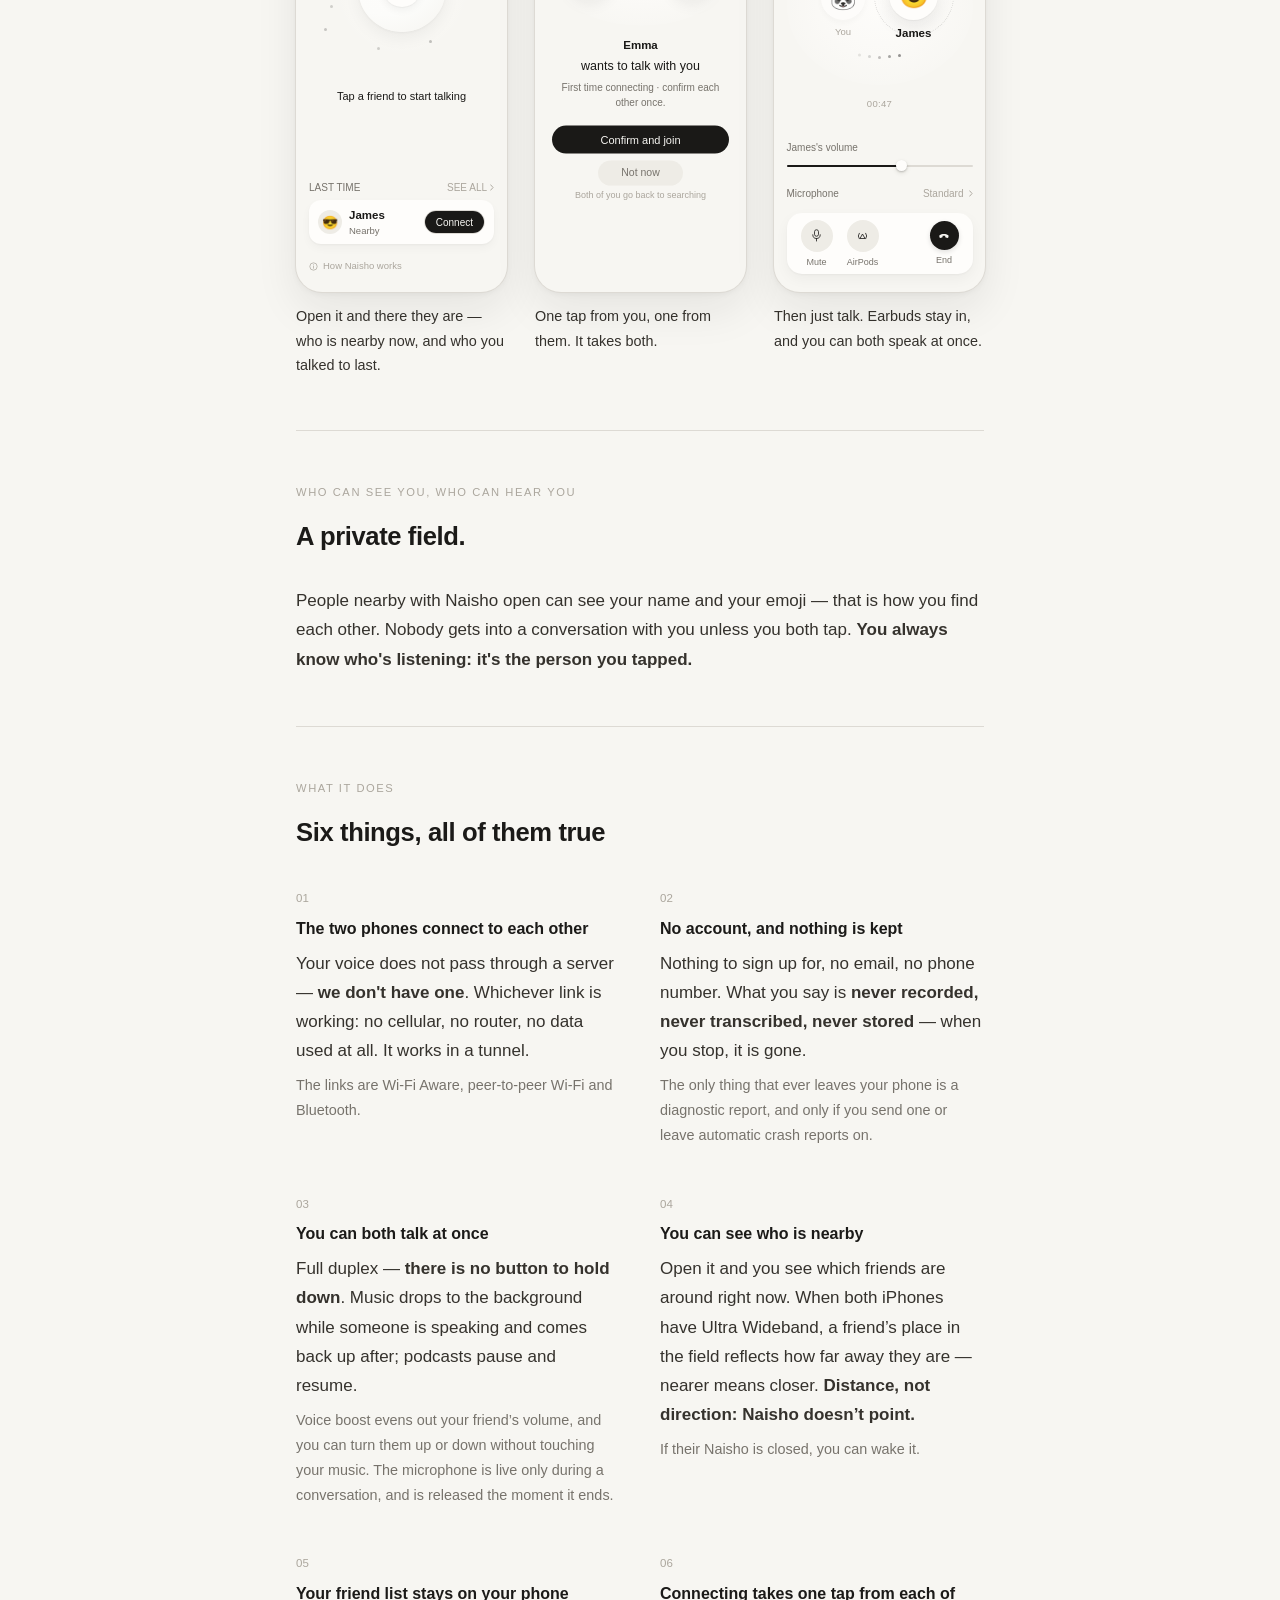
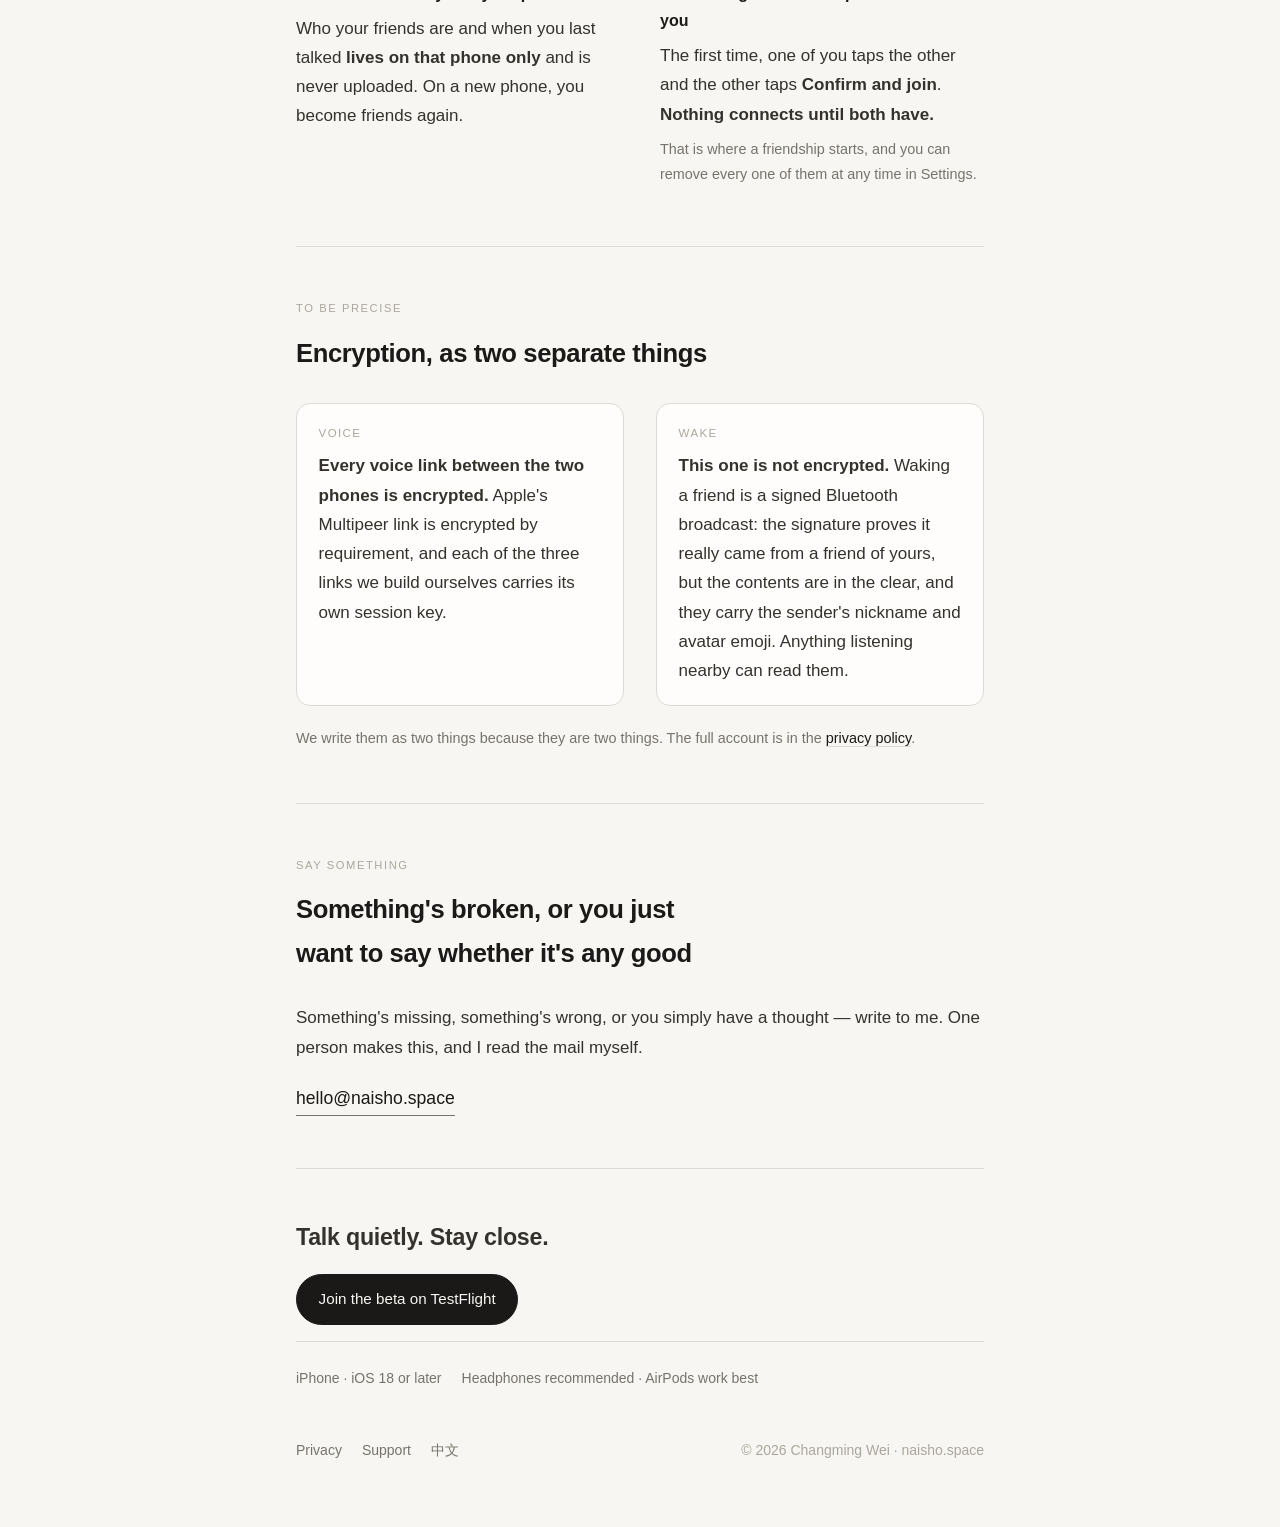
==== commit a8089dfa: "首屏右边站进产品本身：一小块只有他们两个人的地方；页眉那一行统一 Changming 09-07 两问：「感觉官网第一部分的右侧有点空」「这个没有必要加下划 线吧？而且字号、间距、高度都统一吗？」  " ====
--- a/index.html
+++ b/index.html
@@ -48,14 +48,24 @@
   </header>
 
   <div class="hero">
-    <h1>Private voice for people nearby.</h1>
-    <p class="sub">Talk quietly with the people around you, through your AirPods. Your voice goes from your phone to theirs.</p>
-    <p class="fine">Both of you with noise cancelling on. Nothing to take out.</p>
-    <div class="actions">
-      <a class="btn primary" href="https://testflight.apple.com/join/V8FKCAMr" rel="noopener">Join the beta on TestFlight</a>
-      <a class="btn ghost" href="#how-to">How it works ↓</a>
-    </div>
-    <p class="fine" style="margin-top:.9rem">Not on the App Store yet. TestFlight is Apple's app for pre-release builds — install it and new versions arrive on their own.</p>
+    <div class="copy">
+      <h1>Private voice for people nearby.</h1>
+      <p class="sub">Talk quietly with the people around you, through your AirPods. Your voice goes from your phone to theirs.</p>
+      <p class="fine">Both of you with noise cancelling on. Nothing to take out.</p>
+      <div class="actions">
+        <a class="btn primary" href="https://testflight.apple.com/join/V8FKCAMr" rel="noopener">Join the beta on TestFlight</a>
+        <a class="btn ghost" href="#how-to">How it works ↓</a>
+      </div>
+      <p class="fine" style="margin-top:.9rem">Not on the App Store yet. TestFlight is Apple's app for pre-release builds — install it and new versions arrive on their own.</p>
+    </div>
+    <!-- 一小块只有他们两个人的地方（母本 §8.3 对外那句）。纯装饰，不进朗读。
+     点的位置全用百分比：整块场只有 --u 一个尺寸源，换档时它们自己跟着走。 -->
+    <div class="fld" aria-hidden="true">
+      <i class="dot" style="left:33%;top:4%;opacity:.20"></i><i class="dot" style="left:61%;top:15%;opacity:.29"></i><i class="dot" style="left:76%;top:7%;opacity:.23"></i><i class="dot" style="left:91%;top:26%;opacity:.18"></i><i class="dot" style="left:5%;top:33%;opacity:.16"></i><i class="dot" style="left:94%;top:58%;opacity:.21"></i><i class="dot" style="left:8%;top:61%;opacity:.24"></i><i class="dot" style="left:23%;top:79%;opacity:.27"></i><i class="dot" style="left:45%;top:93%;opacity:.17"></i><i class="dot" style="left:70%;top:96%;opacity:.15"></i>
+      <div class="pool"></div>
+      <div class="who one"><i class="lift"></i><span class="face">🐼</span><b>Emma</b></div>
+      <div class="who two"><i class="lift"></i><span class="face">😎</span><b>James</b></div>
+    </div>
   </div>
 
   <section>
--- a/style.css
+++ b/style.css
@@ -63,10 +63,9 @@
 @media (prefers-color-scheme: dark) { .logo { filter: invert(1); } }
 
 /* 语言：一个纯 CSS 的下拉（<details>，没有脚本）。 */
-.lang { position: relative; display: inline-block; }
+.lang { position: relative; }
 .lang > summary {
   list-style: none; cursor: pointer; color: var(--muted);
-  border-bottom: 1px solid var(--rule); padding-bottom: 1px;
 }
 .lang > summary::-webkit-details-marker { display: none; }
 .lang > summary::after { content: " ⌄"; letter-spacing: 0; }
@@ -84,10 +83,28 @@
 }
 .lang li b { color: var(--text); }
 .lang li a:hover { color: var(--text); background: var(--bg); }
-.masthead nav { margin-left: auto; font-size: .9rem; color: var(--muted); }
-.masthead nav a { color: inherit; }
+/* 页眉那一行三样东西（隐私 · 支持 · 语言）。**这里是 flex，不是一串 inline**
+   ——Changming 09-07：「字号、间距、高度都统一吗？」不统一，三处：
+
+   ① 下划线。全站那条 `a { border-bottom }` 在**正文**里是对的（正文中的链接不能只靠颜色
+      认出来），可页眉里只有三样东西、位置本身就说明了它们是导航；三道下划线再加页眉自己
+      那道分隔线，一条窄带里横着四条平行线。页眉这一处撤掉，正文那条一个字不动。
+   ② 语言那一颗的线比另外两颗**低 1px、长一截**：它有自己的 `border-bottom` 外加
+      `padding-bottom: 1px`，而且那道线连 `⌄` 和它前面那个空格一起划了进去。
+   ③ 语言前面那道缝比「隐私 · 支持」之间的宽：`.sep` 两边各 .5rem 是一样的，
+      但 HTML 里 `</span>` 和 `<details>` 之间有个换行，浏览器把它当成一个空格
+      ——于是那一处多出小半个字。**改成 flex + gap，空白符从此不参与排版**，
+      这类缝再也不会因为谁换了行就变宽。
+
+   字号本来就是统一的（.9rem，下拉里的条目也是），高度现在靠 `align-items: baseline`
+   对齐基线——三样东西坐在同一条基线上，而不是各自的盒底。 */
+.masthead nav {
+  margin-left: auto; font-size: .9rem; color: var(--muted);
+  display: flex; flex-wrap: wrap; align-items: baseline; gap: .1rem .5rem;
+}
+.masthead nav a { color: inherit; border-bottom: none; }
 .masthead nav a:hover { color: var(--text); }
-.masthead nav .sep { opacity: .45; margin: 0 .5rem; }
+.masthead nav .sep { opacity: .45; margin: 0; }
 
 a { color: var(--accent); text-decoration: none; border-bottom: 1px solid var(--rule); }
 a:hover { border-color: var(--muted); }
@@ -116,6 +133,143 @@
 .btn.primary:hover { opacity: .88; }
 .btn.ghost { border-color: transparent; background: transparent; color: var(--muted); padding-left: .35rem; }
 .btn.ghost:hover { color: var(--text); }
+
+/* ── 开场右边：那块场 ──────────────────────────────────────────────
+   Changming 09-07：「感觉官网第一部分的右侧有点空」。那块空不拿图形填——
+   站进去的是这个产品唯一的画面：**两个人、之间那段距离、场在呼吸**。
+
+   和下面《怎么用》那三块屏刻意不是同一句话：那三块讲「app 长什么样」（有手机、有
+   状态栏、有按钮、有计时器），这一块讲「那件事本身长什么样」——没有手机、没有连线、
+   没有边界圈，直接躺在站点自己的纸上（#F7F6F2 / #0D0D0B 本来就是 app 那张纸）。
+   材料是同一批数，所以两处摆在同一页上认得出是同一只手。
+
+   为什么另起一份 --fld-*，不复用 .shot 那套 --sh-*：那一套是「屏里」的一套，挂在 .shot 上、
+   跟着那三块屏走；这块场不在屏里。这里的分工是**材料照 app，字照站点**——头像那张纸、
+   光晕、投影用 app 的值，名字用 --muted，因为名字是页面上的字，不是屏里的字。 */
+.hero .fld {
+  /* 浅色三个值就是 app 里那三个（Theme.avatar / 声场核那团光 / 投影的黑）。
+     深色的头像纸 #35312A 必须比页面 #0D0D0B 亮一档，不然 emoji 是浮在虚空里的；
+     投影在深色里归零，和 .shot 一样——那边靠纸本身分层，不靠影子。 */
+  --fld-face: #FEFDFB;
+  --fld-glow: 254, 253, 251;
+  --fld-sh: 27, 26, 24;
+  --fld-ink: 26, 25, 23;
+  /* 一个尺寸源：整块场的宽。头像、光晕、位置全从它算，换一档只改这一行。
+     62vw 是保险丝——系统字号调大时 rem 会跟着涨，那时按视口收，别顶出纸边。 */
+  --u: min(13.5rem, 62vw);
+  /* 头像 64：场上只有两个人时 app 给的就是 64（FieldPlacement.avatarDiameter，≥5 人才收到 56）。
+     这块场不在屏里，不用按 .shot 那个 0.525 缩——它和真机上一样大。 */
+  --d: calc(var(--u) * .32);
+  position: relative;
+  width: var(--u);
+  height: calc(var(--u) * .98);
+  margin: 2.75rem auto 0;
+  user-select: none; -webkit-user-select: none;
+  /* 有人在场那一档呼吸：5.6 s、1 → 1.006（Tunables.fieldSettlePeriod / fieldSettleScale）。
+     1.006 在 200 px 上是 1.2 px——它本来就不该被看见，只该被觉得。
+     搜索那一档（4.4 s / 1.022）是「一个人在找人」，这块场里有两个人，用不上。
+     呼吸挂在整块上而不是各自头像上：胀缩的是**他们之间那段距离**。 */
+  animation: fld-breathe 5.6s ease-in-out infinite;
+}
+@media (prefers-color-scheme: dark) {
+  .hero .fld {
+    --fld-face: #35312A; --fld-glow: 46, 42, 34; --fld-sh: 0, 0, 0; --fld-ink: 243, 240, 234;
+  }
+}
+
+/* 那一小块光：场的全部范围就是它，**不画边界圈**。
+   app 0.6.6 把 ⌀216 那条外环整条退役了，理由是「闭合、均匀、静止的圆线只有一种读法：
+   到此为止」。这块场要说的恰好反过来：亮到这儿为止、再往外什么都没有，可它自己没有围墙。
+   116% / 126% 是让它溢出盒子——溢出的那一圈已经淡到接近 0，只为了让这个物体在
+   右栏里显得比 200 px 大一圈，而不占版面。 */
+.hero .fld .pool {
+  position: absolute; left: 51%; top: 47.5%;
+  width: 116%; height: 126%;
+  transform: translate(-50%, -50%);
+  background: radial-gradient(50% 50% at 50% 50%,
+    rgba(var(--fld-glow), .9) 0%, rgba(var(--fld-glow), .42) 56%, rgba(var(--fld-glow), 0) 100%);
+}
+
+/* 品牌那三点。点是「存在 / 声音 / 声场」，永远不是网络拓扑（ProximityField 开头那段）。
+   它们散在光的边上、越外越淡——作用是让这块光**有一个看得出来的边，而不是画一条边**。
+   落在 .pool 前面是照 app 的图层序：里圈的被光洗掉，只剩外圈的还站着。 */
+.hero .fld .dot {
+  position: absolute; width: 3px; height: 3px; border-radius: 50%;
+  background: rgb(var(--fld-ink));
+}
+
+/* 两个人：**一样大、不一样高**。
+   一样大是因为对这一页的访客来说他们是对等的两个人（场心那颗「我」不在这儿，
+   所以这块场没有 orb，也就不会和第一块屏撞脸）。
+   不一样高是因为对称本身就是「这是摆出来的」这个信号（FieldPlacement 那一条）——
+   差那一档高度，一对图标才变回两个站着的人。
+   中心距 101 px，两张纸之间还剩 37 px 空白：圆可以相切、绝不相交（0.6.6 的不变量）。
+   **那段空白就是这一整块的主语**，所以中间什么都不画——一条连线会把「一段距离」
+   变成「一条链路」，而链路是拓扑。
+   格子只有头像那么大、名字挂在版面外：和 app 里一样（FieldAvatar「圆心就是落位点」）。 */
+.hero .fld .who { position: absolute; width: var(--d); height: var(--d); }
+.hero .fld .one { left: 13%; top: 18.4%; }
+.hero .fld .two { left: 57%; top: 43.9%; }
+
+.hero .fld .face {
+  position: relative; display: flex; align-items: center; justify-content: center;
+  width: var(--d); height: var(--d); border-radius: 50%;
+  background: var(--fld-face);
+  font-size: calc(var(--d) * .48); line-height: 1;
+  /* FieldAvatar 那两层，一点没缩：.09 / 11 / y8 把这张纸托起来，
+     .05 / 1 / y1 再把它压回纸面——少任何一层它都会飘。 */
+  box-shadow: 0 8px 11px rgba(var(--fld-sh), .09), 0 1px 1px rgba(var(--fld-sh), .05);
+  transform: scale(1.028);
+  animation: fld-say 9.6s ease-in-out infinite;
+}
+
+/* 名字：这是页面上的字，不是屏里的字，所以走站点的 --muted。
+   绝对定位挂在头像下面，名字再长也推不动头像（app 那条「名字不进版面」）。 */
+.hero .fld b {
+  position: absolute; left: 50%; top: calc(100% + .55rem);
+  transform: translateX(-50%);
+  font-size: .8rem; font-weight: 400; line-height: 1;
+  color: var(--muted); white-space: nowrap;
+}
+
+/* 说话的那一个脚下那团光（app InCall 里 .sp .glow 那一层）。
+   **只加不减**：说话的人被托起来，听的那个一点不暗——ProximityField 里那条硬规矩，
+   亮度一开口就会被读成「信号弱 / 离得远」，用一个轴说另一个轴的事正是那次事故本身。 */
+.hero .fld .lift {
+  position: absolute; left: 50%; top: 50%;
+  width: calc(var(--d) * 1.85); height: calc(var(--d) * 1.85);
+  margin: calc(var(--d) * -.925) 0 0 calc(var(--d) * -.925);
+  border-radius: 50%;
+  background: radial-gradient(50% 50% at 50% 50%,
+    rgba(var(--fld-glow), 1) 0%, rgba(var(--fld-glow), .55) 56%, rgba(var(--fld-glow), 0) 100%);
+  opacity: .92;
+  animation: fld-lift 9.6s ease-in-out infinite;
+}
+/* 静止那一帧——也就是减弱动态之后剩下的那一帧、和页面加载的第一帧：
+   一个人正说着，另一个听着。两个人的基础样式就是那一帧的两半，
+   动画只是把这两半来回换（-4.8s 是把 .two 拨到半圈之后），不另写一条静止规则。 */
+.hero .fld .two .lift { opacity: 0; }
+.hero .fld .two .face { transform: scale(1); }
+.hero .fld .two .lift, .hero .fld .two .face { animation-delay: -4.8s; }
+
+/* 9.6 s 一轮：一个人说 4 s，交接 0.8 s，换另一个。
+   **这一句只有这块场说得出来**：没有「按住说话」这回事，两个人都能说（六件事 03），
+   而下面三块屏里没有一块讲得了「轮到谁」。
+   交接慢到 0.8 s 是故意的：快了是切换，慢了才是接话。 */
+@keyframes fld-lift { 0%, 41.6% { opacity: .92; } 50%, 91.6% { opacity: 0; } 100% { opacity: .92; } }
+@keyframes fld-say  { 0%, 41.6% { transform: scale(1.028); } 50%, 91.6% { transform: scale(1); } 100% { transform: scale(1.028); } }
+@keyframes fld-breathe { 0%, 100% { transform: scale(1); } 50% { transform: scale(1.006); } }
+
+/* 48rem = 768：正是 .wrap（46rem）连自己的内边距一起吃满的那一刻——从这里起正文列
+   永远是 688 px，再宽也不变。所以分栏只存在于这一侧，中间**没有一段「越来越挤」的宽度带**：
+   要么两列，要么叠下去。
+   688 − 200 − 32 = 456 给字：够 h1 的 20ch、够 .sub 的 40ch，也够那两颗按钮并排一行。 */
+@media (min-width: 48rem) {
+  .hero { display: grid; grid-template-columns: minmax(0, 1fr) 12.5rem; column-gap: 2rem; align-items: center; }
+  .hero .copy { min-width: 0; }
+  /* 竖着居中，于是它落在 .sub 那几行旁边、而不是和 h1 抢：一屏上只让一件事最响。 */
+  .hero .fld { --u: 12.5rem; margin: 0; }
+}
 
 /* ── 分节 ─────────────────────────────────────────── */
 section { padding: 3.25rem 0; border-top: 1px solid var(--rule); }
